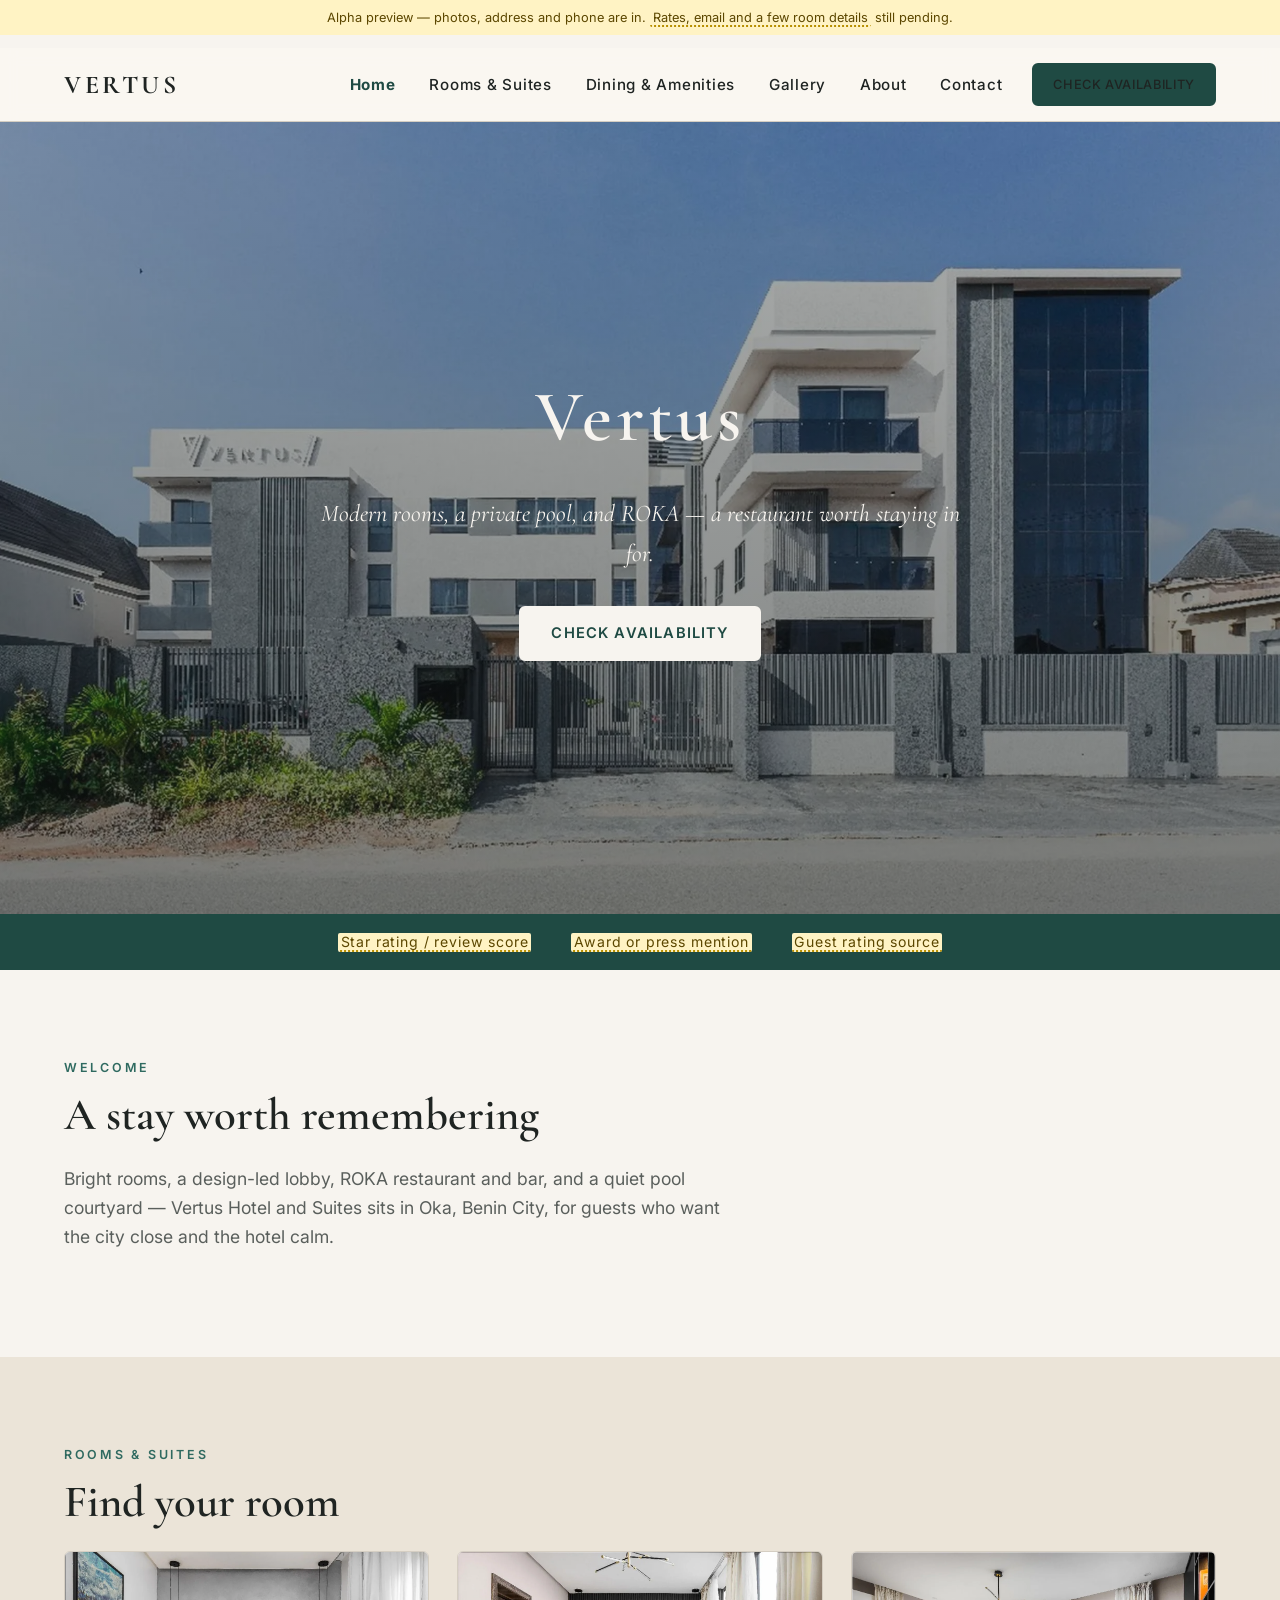
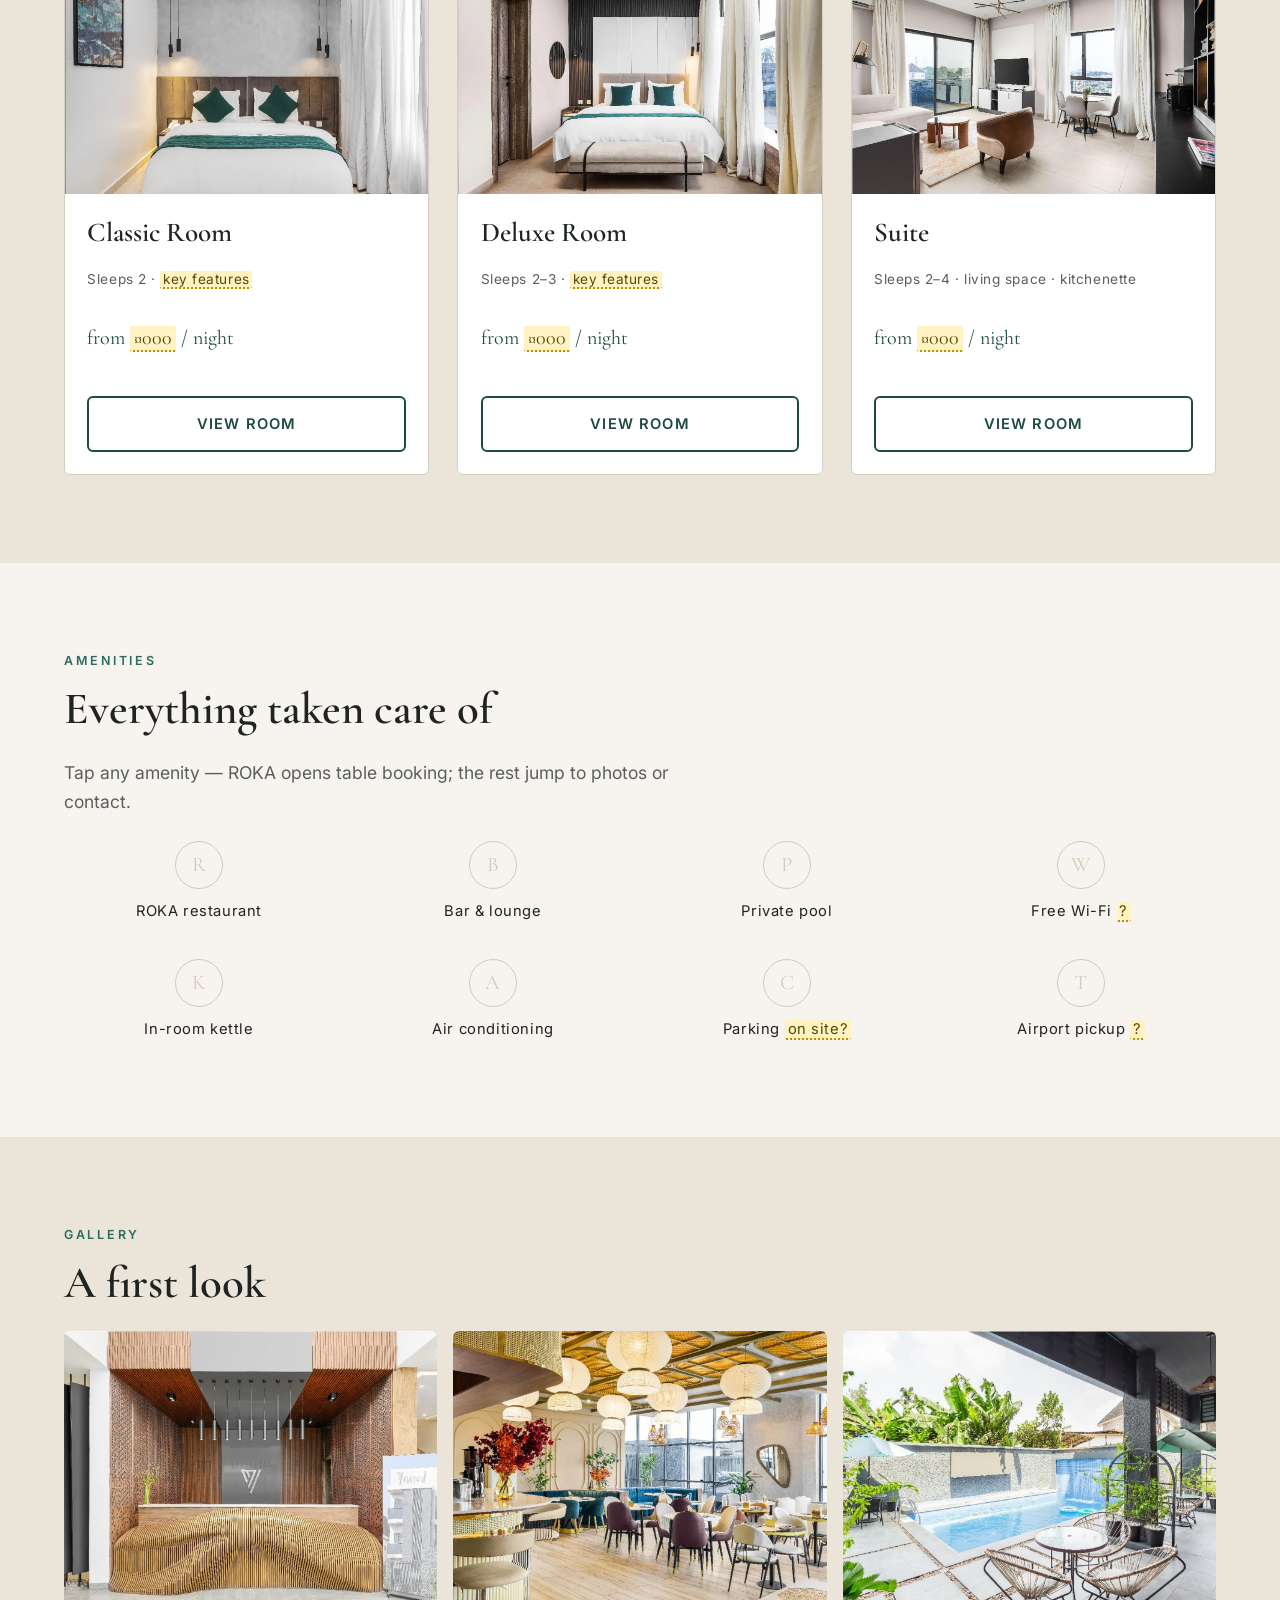
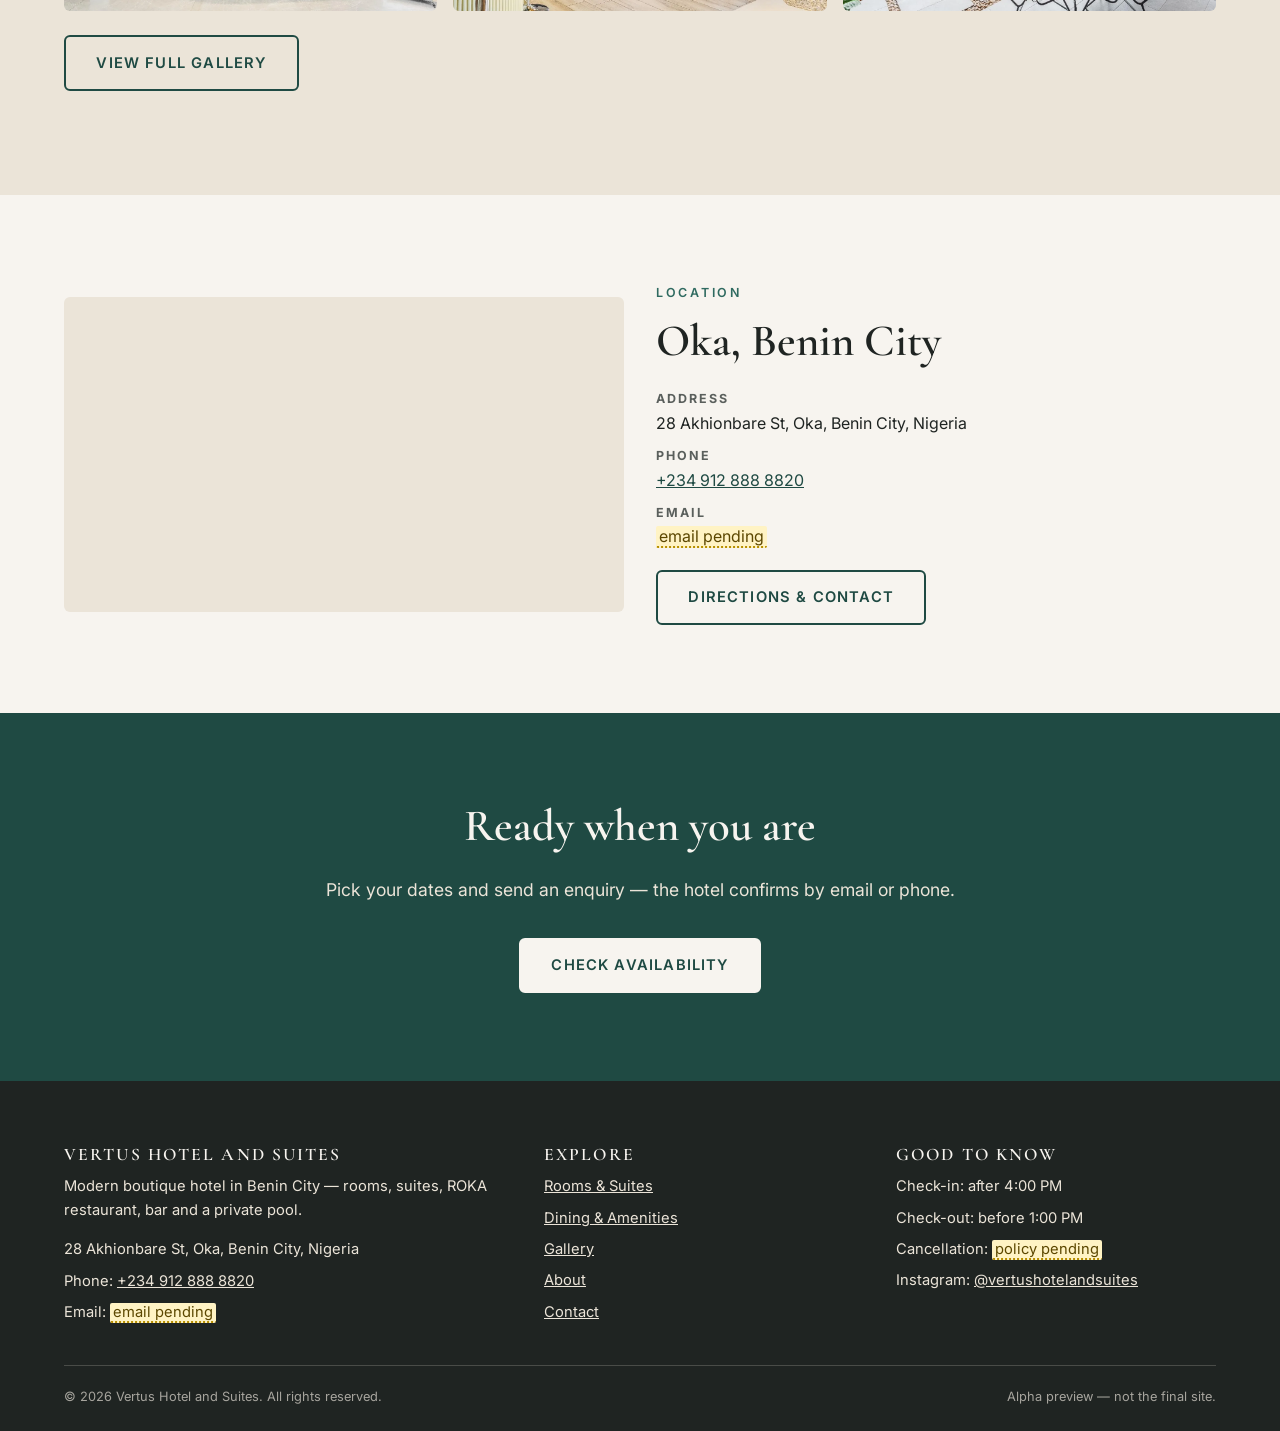
==== index.html @ 099e1432 "Make homepage amenities link to gallery and ROKA booking Add clickable amenity targets, a ROKA table" ====
<!DOCTYPE html>
<html lang="en">
<head>
  <meta charset="UTF-8">
  <meta name="viewport" content="width=device-width, initial-scale=1.0">
  <title>Vertus Hotel and Suites — Benin City | Rooms, Dining &amp; Enquiries</title>
  <meta name="description" content="Vertus Hotel and Suites in Benin City, Nigeria — modern rooms and suites, ROKA restaurant, bar and private pool at 28 Akhionbare St, Oka. Check availability and send a booking enquiry.">
  <meta property="og:type" content="website">
  <meta property="og:title" content="Vertus Hotel and Suites — Benin City">
  <meta property="og:description" content="Modern rooms and suites, dining, a private pool and warm hospitality in Oka, Benin City. Check availability and send a booking enquiry.">
  <meta property="og:image" content="assets/img/hero-home.webp">
  <link rel="preconnect" href="https://fonts.googleapis.com">
  <link rel="preconnect" href="https://fonts.gstatic.com" crossorigin>
  <link href="https://fonts.googleapis.com/css2?family=Cormorant+Garamond:ital,wght@0,500;0,600;0,700;1,500&family=Inter:wght@400;500;600&display=swap" rel="stylesheet">
  <link rel="stylesheet" href="css/style.css">
  <script type="application/ld+json">
  {
    "@context": "https://schema.org",
    "@type": "Hotel",
    "name": "Vertus Hotel and Suites",
    "alternateName": "Vertus",
    "description": "Modern boutique hotel in Benin City with rooms, suites, ROKA restaurant, bar and private pool.",
    "url": "https://TBD-DOMAIN.example/",
    "telephone": "+2349128888820",
    "address": {
      "@type": "PostalAddress",
      "streetAddress": "28 Akhionbare St, Oka",
      "addressLocality": "Benin City",
      "addressRegion": "Edo",
      "addressCountry": "NG"
    },
    "geo": {
      "@type": "GeoCoordinates",
      "latitude": 6.3064,
      "longitude": 5.6124
    },
    "checkinTime": "16:00",
    "checkoutTime": "13:00",
    "amenityFeature": [
      { "@type": "LocationFeatureSpecification", "name": "ROKA Restaurant" },
      { "@type": "LocationFeatureSpecification", "name": "Bar" },
      { "@type": "LocationFeatureSpecification", "name": "Swimming Pool" }
    ]
  }
  </script>
</head>
<body>
  <p class="alpha-note">Alpha preview — photos, address and phone are in. <span class="tbd">Rates, email and a few room details</span> still pending.</p>

  <header class="site-header">
    <div class="container site-header__inner">
      <a class="brand" href="index.html">Vertus</a>
      <button class="nav-toggle" type="button" aria-expanded="false" aria-controls="site-nav" aria-label="Toggle navigation">
        <span></span><span></span><span></span>
      </button>
      <nav class="site-nav" id="site-nav" aria-label="Main">
        <ul>
          <li><a href="index.html" aria-current="page">Home</a></li>
          <li><a href="rooms.html">Rooms &amp; Suites</a></li>
          <li><a href="dining.html">Dining &amp; Amenities</a></li>
          <li><a href="gallery.html">Gallery</a></li>
          <li><a href="about.html">About</a></li>
          <li><a href="contact.html">Contact</a></li>
          <li class="nav-cta"><a class="btn btn--solid" href="contact.html#enquiry">Check availability</a></li>
        </ul>
      </nav>
    </div>
  </header>

  <main>
    <section class="hero">
      <img class="hero__img" src="assets/img/hero-home.webp" alt="The modern white and charcoal exterior of Vertus Hotel" fetchpriority="high" width="1920" height="1143">
      <div class="hero__content">
        <h1>Vertus</h1>
        <p class="hero__tagline">Modern rooms, a private pool, and ROKA — a restaurant worth staying in for.</p>
        <a class="btn btn--light" href="contact.html#enquiry">Check availability</a>
      </div>
    </section>

    <div class="proof-strip">
      <div class="container">
        <ul>
          <li><span class="tbd">Star rating / review score</span></li>
          <li><span class="tbd">Award or press mention</span></li>
          <li><span class="tbd">Guest rating source</span></li>
        </ul>
      </div>
    </div>

    <section class="section">
      <div class="container reveal">
        <span class="eyebrow">Welcome</span>
        <h2>A stay worth remembering</h2>
        <p class="lede">Bright rooms, a design-led lobby, ROKA restaurant and bar, and a quiet pool courtyard — Vertus Hotel and Suites sits in Oka, Benin City, for guests who want the city close and the hotel calm.</p>
      </div>
    </section>

    <section class="section section--sand">
      <div class="container">
        <div class="reveal">
          <span class="eyebrow">Rooms &amp; Suites</span>
          <h2>Find your room</h2>
        </div>
        <div class="grid grid--3">
          <article class="card reveal">
            <img src="assets/img/room-classic.webp" alt="Classic Room with white linens and emerald accents" loading="lazy" width="1400" height="1042">
            <div class="card__body">
              <h3>Classic Room</h3>
              <p class="card__meta">Sleeps 2 · <span class="tbd">key features</span></p>
              <p class="card__rate">from <span class="tbd">¤000</span> / night</p>
              <a class="btn btn--ghost" href="rooms.html#classic">View room</a>
            </div>
          </article>
          <article class="card reveal">
            <img src="assets/img/room-deluxe.webp" alt="Deluxe Room with teal accents and a gold chandelier" loading="lazy" width="1400" height="932">
            <div class="card__body">
              <h3>Deluxe Room</h3>
              <p class="card__meta">Sleeps 2–3 · <span class="tbd">key features</span></p>
              <p class="card__rate">from <span class="tbd">¤000</span> / night</p>
              <a class="btn btn--ghost" href="rooms.html#deluxe">View room</a>
            </div>
          </article>
          <article class="card reveal">
            <img src="assets/img/room-suite.webp" alt="Suite living area with sofa, dining table and balcony light" loading="lazy" width="1400" height="933">
            <div class="card__body">
              <h3>Suite</h3>
              <p class="card__meta">Sleeps 2–4 · living space · kitchenette</p>
              <p class="card__rate">from <span class="tbd">¤000</span> / night</p>
              <a class="btn btn--ghost" href="rooms.html#suite">View room</a>
            </div>
          </article>
        </div>
      </div>
    </section>

    <section class="section amenities-band">
      <div class="container">
        <div class="reveal">
          <span class="eyebrow">Amenities</span>
          <h2>Everything taken care of</h2>
          <p class="lede">Tap any amenity — ROKA opens table booking; the rest jump to photos or contact.</p>
        </div>
        <ul class="reveal">
          <li><a href="dining.html#roka"><span class="amenity-mark" aria-hidden="true">R</span>ROKA restaurant</a></li>
          <li><a href="gallery.html#bar"><span class="amenity-mark" aria-hidden="true">B</span>Bar &amp; lounge</a></li>
          <li><a href="gallery.html#pool"><span class="amenity-mark" aria-hidden="true">P</span>Private pool</a></li>
          <li><a href="gallery.html#rooms"><span class="amenity-mark" aria-hidden="true">W</span>Free Wi-Fi <span class="tbd">?</span></a></li>
          <li><a href="gallery.html#rooms"><span class="amenity-mark" aria-hidden="true">K</span>In-room kettle</a></li>
          <li><a href="gallery.html#rooms"><span class="amenity-mark" aria-hidden="true">A</span>Air conditioning</a></li>
          <li><a href="contact.html"><span class="amenity-mark" aria-hidden="true">C</span>Parking <span class="tbd">on site?</span></a></li>
          <li><a href="contact.html"><span class="amenity-mark" aria-hidden="true">T</span>Airport pickup <span class="tbd">?</span></a></li>
        </ul>
      </div>
    </section>

    <section class="section section--sand">
      <div class="container">
        <div class="reveal">
          <span class="eyebrow">Gallery</span>
          <h2>A first look</h2>
        </div>
        <div class="gallery-grid reveal">
          <a href="assets/img/lobby.webp" data-lightbox data-caption="Reception lobby"><img src="assets/img/lobby.webp" alt="Reception lobby with wave-form wooden desk" loading="lazy" width="1400" height="900"></a>
          <a href="assets/img/dining-restaurant.webp" data-lightbox data-caption="ROKA"><img src="assets/img/dining-restaurant.webp" alt="ROKA restaurant with teal banquettes and paper lantern lights" loading="lazy" width="1400" height="932"></a>
          <a href="assets/img/amenity-pool.webp" data-lightbox data-caption="Pool courtyard"><img src="assets/img/amenity-pool.webp" alt="Private pool courtyard with lounge seating" loading="lazy" width="1400" height="932"></a>
        </div>
        <p style="margin-top:1.5rem"><a class="btn btn--ghost" href="gallery.html">View full gallery</a></p>
      </div>
    </section>

    <section class="section">
      <div class="container location-block">
        <iframe
          class="map-embed"
          title="Map showing Vertus Hotel and Suites in Benin City"
          src="https://www.google.com/maps?q=28+Akhionbare+St,+Oka,+Benin+City,+Nigeria&amp;z=16&amp;output=embed"
          loading="lazy"
          referrerpolicy="no-referrer-when-downgrade"
          allowfullscreen></iframe>
        <div class="reveal">
          <span class="eyebrow">Location</span>
          <h2>Oka, Benin City</h2>
          <ul class="contact-list">
            <li><strong>Address</strong> 28 Akhionbare St, Oka, Benin City, Nigeria</li>
            <li><strong>Phone</strong> <a href="tel:+2349128888820">+234 912 888 8820</a></li>
            <li><strong>Email</strong> <span class="tbd">email pending</span></li>
          </ul>
          <a class="btn btn--ghost" href="contact.html">Directions &amp; contact</a>
        </div>
      </div>
    </section>

    <section class="section section--accent cta-banner">
      <div class="container reveal">
        <h2>Ready when you are</h2>
        <p class="lede" style="margin-inline:auto">Pick your dates and send an enquiry — the hotel confirms by email or phone.</p>
        <a class="btn btn--light" href="contact.html#enquiry">Check availability</a>
      </div>
    </section>
  </main>

  <footer class="site-footer">
    <div class="container">
      <div class="site-footer__grid">
        <div>
          <h3>Vertus Hotel and Suites</h3>
          <p>Modern boutique hotel in Benin City — rooms, suites, ROKA restaurant, bar and a private pool.</p>
          <ul>
            <li>28 Akhionbare St, Oka, Benin City, Nigeria</li>
            <li>Phone: <a href="tel:+2349128888820">+234 912 888 8820</a></li>
            <li>Email: <span class="tbd">email pending</span></li>
          </ul>
        </div>
        <div>
          <h3>Explore</h3>
          <ul>
            <li><a href="rooms.html">Rooms &amp; Suites</a></li>
            <li><a href="dining.html">Dining &amp; Amenities</a></li>
            <li><a href="gallery.html">Gallery</a></li>
            <li><a href="about.html">About</a></li>
            <li><a href="contact.html">Contact</a></li>
          </ul>
        </div>
        <div>
          <h3>Good to know</h3>
          <ul>
            <li>Check-in: after 4:00 PM</li>
            <li>Check-out: before 1:00 PM</li>
            <li>Cancellation: <span class="tbd">policy pending</span></li>
            <li>Instagram: <a href="https://www.instagram.com/vertushotelandsuites/" target="_blank" rel="noopener noreferrer">@vertushotelandsuites</a></li>
          </ul>
        </div>
      </div>
      <div class="site-footer__legal">
        <span>&copy; 2026 Vertus Hotel and Suites. All rights reserved.</span>
        <span>Alpha preview — not the final site.</span>
      </div>
    </div>
  </footer>

  <script src="js/main.js" defer></script>
</body>
</html>
---- css/style.css ----
/* ==========================================================================
   VERTUS — alpha stylesheet
   Provisional design system (plan §5). Palette is a placeholder until the
   photography arrives: warm neutrals + one deep accent.
   Mobile-first: base styles are for ~360px phones, scaled up via media queries.
   ========================================================================== */

:root {
  /* Palette pulled from the photography: charcoal exterior, teal room accents, warm wood lobby */
  --cream: #f7f4ef;
  --sand: #ebe4d8;
  --sand-deep: #d4cbb9;
  --ink: #1f2422;
  --ink-soft: #5a5f5c;
  --accent: #1f4a43;      /* deep teal from room textiles */
  --accent-soft: #2f6a60;
  --line: #d5cec2;
  --radius: 6px;
  --pad: clamp(1.25rem, 5vw, 2.5rem);
  --font-display: "Cormorant Garamond", Georgia, serif;
  --font-body: "Inter", -apple-system, BlinkMacSystemFont, "Segoe UI", sans-serif;
}

*, *::before, *::after { box-sizing: border-box; }

html { scroll-behavior: smooth; }

body {
  margin: 0;
  font-family: var(--font-body);
  font-size: 1rem;
  line-height: 1.65;
  color: var(--ink);
  background: var(--cream);
  -webkit-font-smoothing: antialiased;
}

img { max-width: 100%; height: auto; display: block; }

h1, h2, h3 {
  font-family: var(--font-display);
  font-weight: 600;
  line-height: 1.15;
  margin: 0 0 0.5em;
}

h1 { font-size: clamp(2.4rem, 8vw, 4.5rem); }
h2 { font-size: clamp(1.8rem, 5vw, 2.8rem); }
h3 { font-size: clamp(1.3rem, 4vw, 1.7rem); }

p { margin: 0 0 1em; }

a { color: var(--accent); }

:focus-visible {
  outline: 3px solid var(--accent);
  outline-offset: 3px;
}

.container {
  width: min(100% - 2 * var(--pad), 72rem);
  margin-inline: auto;
}

.section { padding-block: clamp(3rem, 8vw, 5.5rem); }
.section--sand { background: var(--sand); }
.section--accent { background: var(--accent); color: var(--cream); }
.section--accent h2 { color: var(--cream); }

.eyebrow {
  display: block;
  font-size: 0.78rem;
  font-weight: 600;
  letter-spacing: 0.22em;
  text-transform: uppercase;
  color: var(--accent-soft);
  margin-bottom: 0.75rem;
}

.section--accent .eyebrow { color: var(--sand-deep); }

.lede {
  font-size: 1.1rem;
  color: var(--ink-soft);
  max-width: 42rem;
}

.section--accent .lede { color: var(--sand); }

/* Placeholder marker — visually flags facts we're still waiting on (plan §6) */
.tbd {
  background: #fff3c4;
  border-bottom: 2px dotted #b78f00;
  padding-inline: 0.2em;
  border-radius: 2px;
  font-style: normal;
  color: #5c4700;
}

/* --------------------------------------------------------------------------
   Buttons
   -------------------------------------------------------------------------- */

.btn {
  display: inline-block;
  padding: 0.85rem 1.9rem;
  font-family: var(--font-body);
  font-size: 0.92rem;
  font-weight: 600;
  letter-spacing: 0.08em;
  text-transform: uppercase;
  text-decoration: none;
  text-align: center;
  border-radius: var(--radius);
  border: 2px solid var(--accent);
  cursor: pointer;
  transition: background-color 0.2s ease, color 0.2s ease;
}

.btn--solid { background: var(--accent); color: var(--cream); }
.btn--solid:hover { background: var(--accent-soft); border-color: var(--accent-soft); }

.btn--ghost { background: transparent; color: var(--accent); }
.btn--ghost:hover { background: var(--accent); color: var(--cream); }

.btn--light { border-color: var(--cream); background: var(--cream); color: var(--accent); }
.btn--light:hover { background: transparent; color: var(--cream); }

/* --------------------------------------------------------------------------
   Header / navigation
   -------------------------------------------------------------------------- */

.site-header {
  position: sticky;
  top: 0;
  z-index: 50;
  background: rgba(250, 247, 242, 0.94);
  backdrop-filter: blur(8px);
  border-bottom: 1px solid var(--line);
}

.site-header__inner {
  display: flex;
  align-items: center;
  justify-content: space-between;
  gap: 1rem;
  padding-block: 0.9rem;
}

.brand {
  font-family: var(--font-display);
  font-size: 1.6rem;
  font-weight: 700;
  letter-spacing: 0.14em;
  text-transform: uppercase;
  text-decoration: none;
  color: var(--ink);
}

.nav-toggle {
  display: inline-flex;
  flex-direction: column;
  justify-content: center;
  gap: 5px;
  width: 44px;
  height: 44px;
  padding: 10px;
  background: none;
  border: none;
  cursor: pointer;
}

.nav-toggle span {
  display: block;
  height: 2px;
  background: var(--ink);
  transition: transform 0.25s ease, opacity 0.25s ease;
}

.nav-toggle[aria-expanded="true"] span:nth-child(1) { transform: translateY(7px) rotate(45deg); }
.nav-toggle[aria-expanded="true"] span:nth-child(2) { opacity: 0; }
.nav-toggle[aria-expanded="true"] span:nth-child(3) { transform: translateY(-7px) rotate(-45deg); }

.site-nav {
  display: none;
  position: absolute;
  top: 100%;
  left: 0;
  right: 0;
  background: var(--cream);
  border-bottom: 1px solid var(--line);
  padding: 1rem var(--pad) 1.5rem;
}

.site-nav.is-open { display: block; }

.site-nav ul {
  list-style: none;
  margin: 0;
  padding: 0;
  display: flex;
  flex-direction: column;
  gap: 0.25rem;
}

.site-nav a {
  display: block;
  padding: 0.6rem 0.25rem;
  font-size: 0.95rem;
  font-weight: 500;
  letter-spacing: 0.05em;
  text-decoration: none;
  color: var(--ink);
}

.site-nav a[aria-current="page"] {
  color: var(--accent);
  font-weight: 700;
}

.site-nav .nav-cta { margin-top: 0.75rem; }

@media (min-width: 52rem) {
  .nav-toggle { display: none; }

  .site-nav {
    display: block;
    position: static;
    background: none;
    border: none;
    padding: 0;
  }

  .site-nav ul {
    flex-direction: row;
    align-items: center;
    gap: 1.6rem;
  }

  .site-nav .nav-cta { margin: 0; }
  .site-nav .nav-cta .btn { padding: 0.55rem 1.2rem; font-size: 0.8rem; }
}

/* --------------------------------------------------------------------------
   Hero
   -------------------------------------------------------------------------- */

.hero {
  position: relative;
  min-height: 88svh;
  display: grid;
  place-items: center;
  text-align: center;
  color: var(--cream);
  isolation: isolate;
}

.hero__img {
  position: absolute;
  inset: 0;
  width: 100%;
  height: 100%;
  object-fit: cover;
  z-index: -2;
}

.hero::after {
  content: "";
  position: absolute;
  inset: 0;
  background: linear-gradient(rgba(20, 26, 24, 0.35), rgba(20, 26, 24, 0.55));
  z-index: -1;
}

.hero__content { padding: var(--pad); max-width: 46rem; }

.hero__content h1 { color: var(--cream); letter-spacing: 0.06em; }

.hero__tagline {
  font-family: var(--font-display);
  font-size: clamp(1.15rem, 3.5vw, 1.5rem);
  font-style: italic;
  margin-bottom: 2rem;
}

.hero--page { min-height: 46svh; }

/* --------------------------------------------------------------------------
   Proof strip
   -------------------------------------------------------------------------- */

.proof-strip {
  background: var(--accent);
  color: var(--cream);
  padding-block: 1rem;
}

.proof-strip ul {
  list-style: none;
  margin: 0;
  padding: 0;
  display: flex;
  flex-wrap: wrap;
  justify-content: center;
  gap: 0.5rem 2.5rem;
  font-size: 0.88rem;
  letter-spacing: 0.06em;
}

/* --------------------------------------------------------------------------
   Cards & grids
   -------------------------------------------------------------------------- */

.grid {
  display: grid;
  gap: 1.75rem;
}

@media (min-width: 40rem) { .grid--3 { grid-template-columns: repeat(2, 1fr); } }
@media (min-width: 62rem) { .grid--3 { grid-template-columns: repeat(3, 1fr); } }
@media (min-width: 40rem) { .grid--2 { grid-template-columns: repeat(2, 1fr); } }

.card {
  background: #fff;
  border: 1px solid var(--line);
  border-radius: var(--radius);
  overflow: hidden;
  display: flex;
  flex-direction: column;
}

.card img { aspect-ratio: 3 / 2; object-fit: cover; width: 100%; }

.card__body {
  padding: 1.4rem;
  display: flex;
  flex-direction: column;
  gap: 0.4rem;
  flex: 1;
}

.card__meta {
  font-size: 0.85rem;
  color: var(--ink-soft);
  letter-spacing: 0.04em;
}

.card__rate {
  font-family: var(--font-display);
  font-size: 1.25rem;
  color: var(--accent);
  margin-top: auto;
  padding-top: 0.75rem;
}

.card .btn { margin-top: 0.9rem; }

/* --------------------------------------------------------------------------
   Room feature sections (rooms.html)
   -------------------------------------------------------------------------- */

.room {
  display: grid;
  gap: 1.5rem;
  align-items: center;
  padding-block: clamp(2rem, 6vw, 3.5rem);
  border-bottom: 1px solid var(--line);
}

.room:last-of-type { border-bottom: none; }

.room__gallery {
  display: grid;
  grid-template-columns: 2fr 1fr;
  gap: 0.5rem;
}

.room__gallery img {
  border-radius: var(--radius);
  object-fit: cover;
  width: 100%;
  height: 100%;
}

.room__gallery img:first-child { grid-row: span 2; aspect-ratio: 3 / 2; }

.room__facts {
  list-style: none;
  margin: 1rem 0;
  padding: 0;
  display: flex;
  flex-wrap: wrap;
  gap: 0.5rem;
}

.room__facts li {
  background: var(--sand);
  border-radius: 999px;
  padding: 0.3rem 0.9rem;
  font-size: 0.82rem;
  letter-spacing: 0.03em;
}

.room__rate {
  font-family: var(--font-display);
  font-size: 1.4rem;
  color: var(--accent);
  margin-bottom: 1rem;
}

@media (min-width: 56rem) {
  .room { grid-template-columns: 1.2fr 1fr; gap: 3rem; }
  .room:nth-of-type(even) .room__gallery { order: 2; }
}

/* --------------------------------------------------------------------------
   Amenities band
   -------------------------------------------------------------------------- */

.amenities-band ul {
  list-style: none;
  margin: 0;
  padding: 0;
  display: grid;
  grid-template-columns: repeat(2, 1fr);
  gap: 1.25rem 1.5rem;
}

@media (min-width: 48rem) {
  .amenities-band ul { grid-template-columns: repeat(4, 1fr); }
}

.amenities-band li {
  text-align: center;
  font-size: 0.92rem;
  letter-spacing: 0.04em;
}

.amenities-band a {
  display: block;
  text-decoration: none;
  color: inherit;
  padding: 0.5rem 0.25rem;
  border-radius: var(--radius);
  transition: color 0.2s ease, transform 0.2s ease;
}

.amenities-band a:hover {
  color: var(--accent);
}

.amenities-band a:hover .amenity-mark {
  border-color: var(--accent);
  color: var(--accent);
}

.amenities-band li .amenity-mark {
  display: grid;
  place-items: center;
  width: 3rem;
  height: 3rem;
  margin: 0 auto 0.6rem;
  border: 1px solid var(--sand-deep);
  border-radius: 50%;
  font-family: var(--font-display);
  font-size: 1.3rem;
  color: var(--sand-deep);
  transition: border-color 0.2s ease, color 0.2s ease;
}

.gallery-section {
  scroll-margin-top: 5.5rem;
  padding-top: clamp(1.5rem, 4vw, 2.5rem);
}

.gallery-section + .gallery-section {
  border-top: 1px solid var(--line);
  margin-top: clamp(1.5rem, 4vw, 2.5rem);
}

.gallery-section h2 {
  margin-bottom: 1rem;
}

/* --------------------------------------------------------------------------
   Gallery
   -------------------------------------------------------------------------- */

.gallery-grid {
  display: grid;
  grid-template-columns: repeat(2, 1fr);
  gap: 0.6rem;
}

@media (min-width: 48rem) { .gallery-grid { grid-template-columns: repeat(3, 1fr); gap: 1rem; } }

.gallery-grid a {
  display: block;
  border-radius: var(--radius);
  overflow: hidden;
}

.gallery-grid img {
  aspect-ratio: 4 / 3;
  object-fit: cover;
  width: 100%;
  transition: transform 0.35s ease;
}

.gallery-grid a:hover img { transform: scale(1.04); }

/* Lightbox */
.lightbox {
  position: fixed;
  inset: 0;
  z-index: 100;
  display: none;
  place-items: center;
  background: rgba(20, 18, 15, 0.92);
  padding: var(--pad);
}

.lightbox.is-open { display: grid; }

.lightbox img {
  max-width: min(92vw, 70rem);
  max-height: 82svh;
  object-fit: contain;
  border-radius: var(--radius);
}

.lightbox__close {
  position: absolute;
  top: 1rem;
  right: 1rem;
  width: 44px;
  height: 44px;
  border: none;
  border-radius: 50%;
  background: var(--cream);
  color: var(--ink);
  font-size: 1.3rem;
  cursor: pointer;
}

.lightbox__caption {
  color: var(--sand);
  text-align: center;
  margin-top: 0.75rem;
  font-size: 0.9rem;
}

/* --------------------------------------------------------------------------
   Location block / contact
   -------------------------------------------------------------------------- */

.location-block { display: grid; gap: 2rem; }

@media (min-width: 56rem) { .location-block { grid-template-columns: 1fr 1fr; align-items: center; } }

.location-block img,
.map-embed {
  border-radius: var(--radius);
  width: 100%;
  border: 0;
  aspect-ratio: 16 / 9;
  min-height: 16rem;
  background: var(--sand);
}

.contact-list {
  list-style: none;
  margin: 1.25rem 0;
  padding: 0;
  display: grid;
  gap: 0.6rem;
}

.contact-list strong {
  display: block;
  font-size: 0.78rem;
  letter-spacing: 0.16em;
  text-transform: uppercase;
  color: var(--ink-soft);
}

/* --------------------------------------------------------------------------
   Enquiry form
   -------------------------------------------------------------------------- */

.enquiry-form {
  background: #fff;
  border: 1px solid var(--line);
  border-radius: var(--radius);
  padding: clamp(1.5rem, 5vw, 2.5rem);
  display: grid;
  gap: 1.1rem;
}

.form-row { display: grid; gap: 1.1rem; }

@media (min-width: 40rem) { .form-row--2 { grid-template-columns: 1fr 1fr; } }

.field { display: grid; gap: 0.35rem; }

.field label {
  font-size: 0.82rem;
  font-weight: 600;
  letter-spacing: 0.1em;
  text-transform: uppercase;
  color: var(--ink-soft);
}

.field input,
.field select,
.field textarea {
  font: inherit;
  color: var(--ink);
  padding: 0.75rem 0.9rem;
  border: 1px solid var(--line);
  border-radius: var(--radius);
  background: var(--cream);
  width: 100%;
}

.field textarea { resize: vertical; min-height: 7rem; }

.form-note { font-size: 0.85rem; color: var(--ink-soft); margin: 0; }

.form-success {
  background: var(--sand);
  border-left: 4px solid var(--accent);
  padding: 1rem 1.25rem;
  border-radius: var(--radius);
}

/* --------------------------------------------------------------------------
   CTA banner
   -------------------------------------------------------------------------- */

.cta-banner { text-align: center; }

.cta-banner .btn { margin-top: 1rem; }

/* --------------------------------------------------------------------------
   Footer
   -------------------------------------------------------------------------- */

.site-footer {
  background: var(--ink);
  color: var(--sand);
  padding-block: clamp(2.5rem, 6vw, 4rem) 1.5rem;
  font-size: 0.92rem;
}

.site-footer a { color: var(--sand); }

.site-footer__grid {
  display: grid;
  gap: 2rem;
  margin-bottom: 2.5rem;
}

@media (min-width: 48rem) { .site-footer__grid { grid-template-columns: 1.4fr 1fr 1fr; } }

.site-footer h3 {
  color: var(--cream);
  font-size: 1.1rem;
  letter-spacing: 0.12em;
  text-transform: uppercase;
}

.site-footer ul { list-style: none; margin: 0; padding: 0; display: grid; gap: 0.45rem; }

.site-footer__legal {
  border-top: 1px solid rgba(239, 233, 224, 0.2);
  padding-top: 1.25rem;
  font-size: 0.8rem;
  color: rgba(239, 233, 224, 0.65);
  display: flex;
  flex-wrap: wrap;
  gap: 0.5rem 2rem;
  justify-content: space-between;
}

/* --------------------------------------------------------------------------
   Reveal-on-scroll (subtle only — plan §5)
   -------------------------------------------------------------------------- */

@media (prefers-reduced-motion: no-preference) {
  .reveal {
    opacity: 0;
    transform: translateY(14px);
    transition: opacity 0.6s ease, transform 0.6s ease;
  }

  .reveal.is-visible { opacity: 1; transform: none; }
}

/* --------------------------------------------------------------------------
   Alpha banner — removed at beta
   -------------------------------------------------------------------------- */

.alpha-note {
  background: #fff3c4;
  color: #5c4700;
  text-align: center;
  font-size: 0.8rem;
  padding: 0.45rem var(--pad);
}
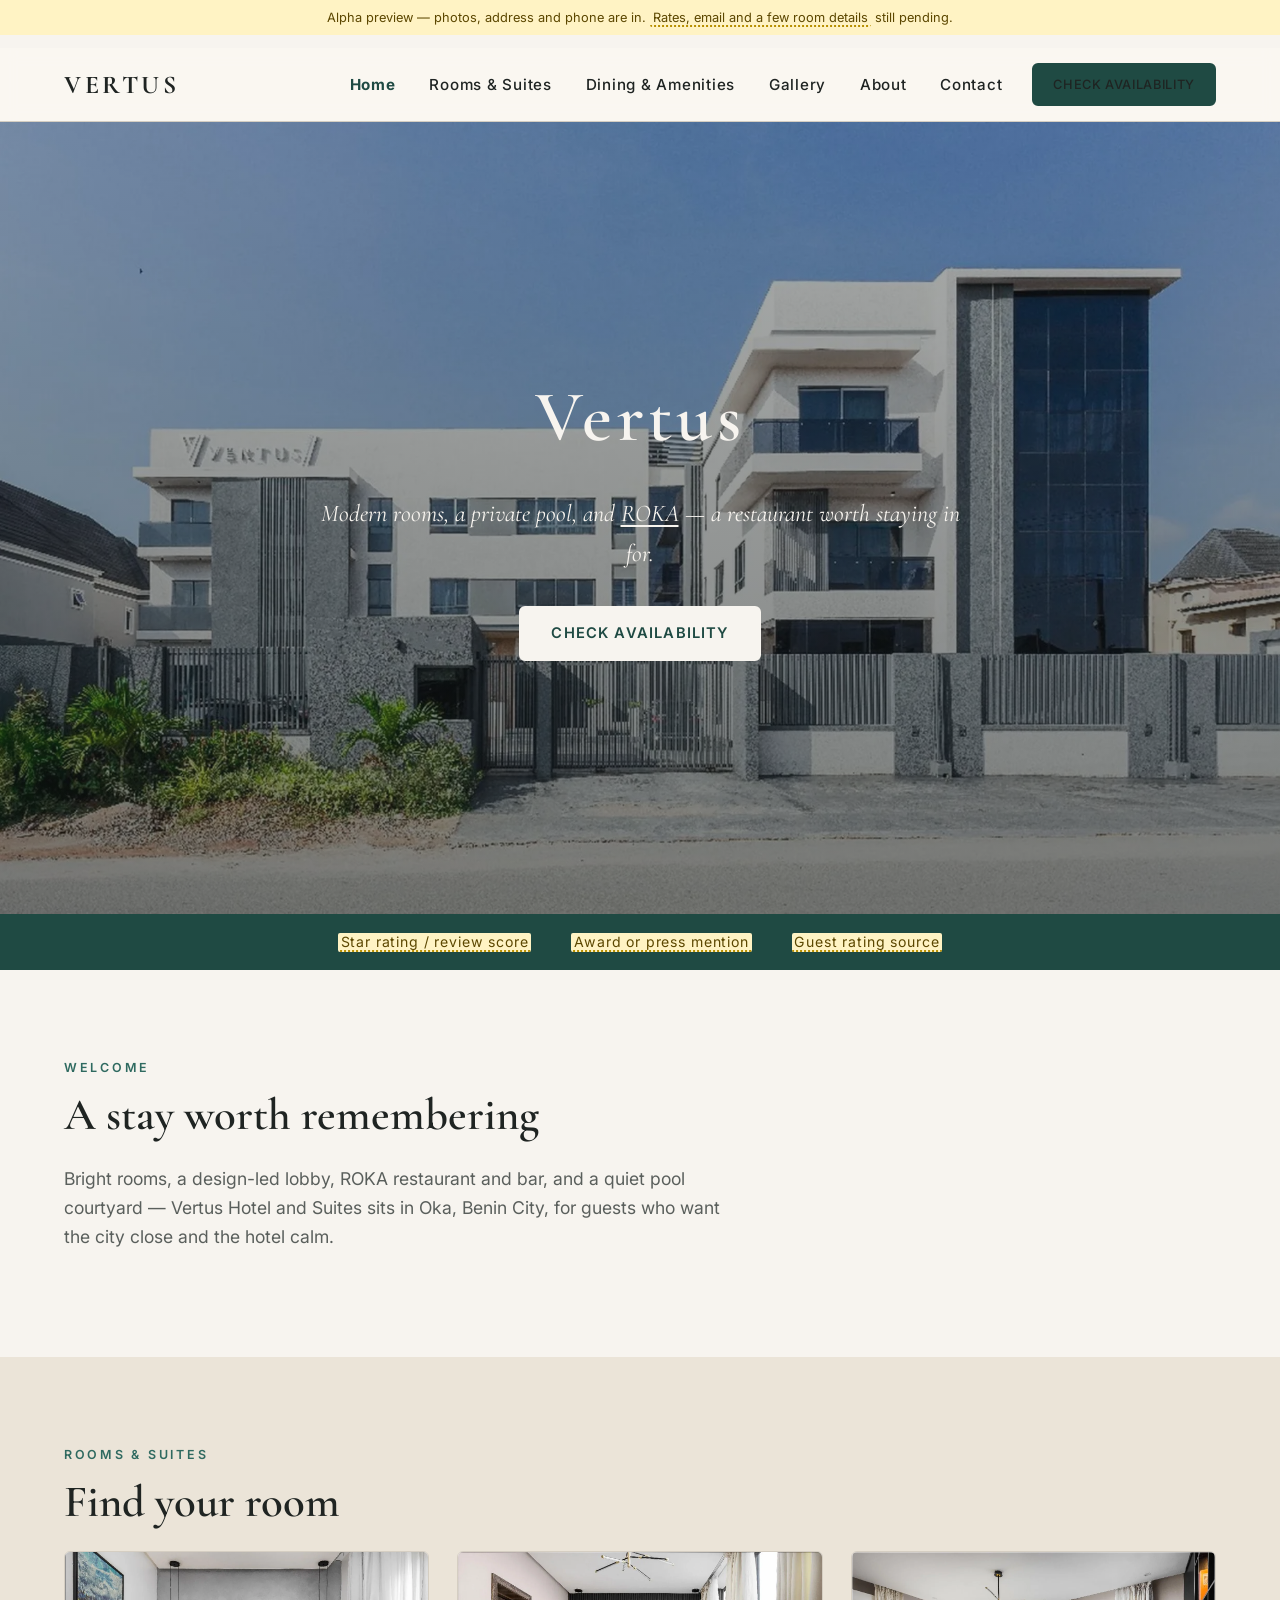
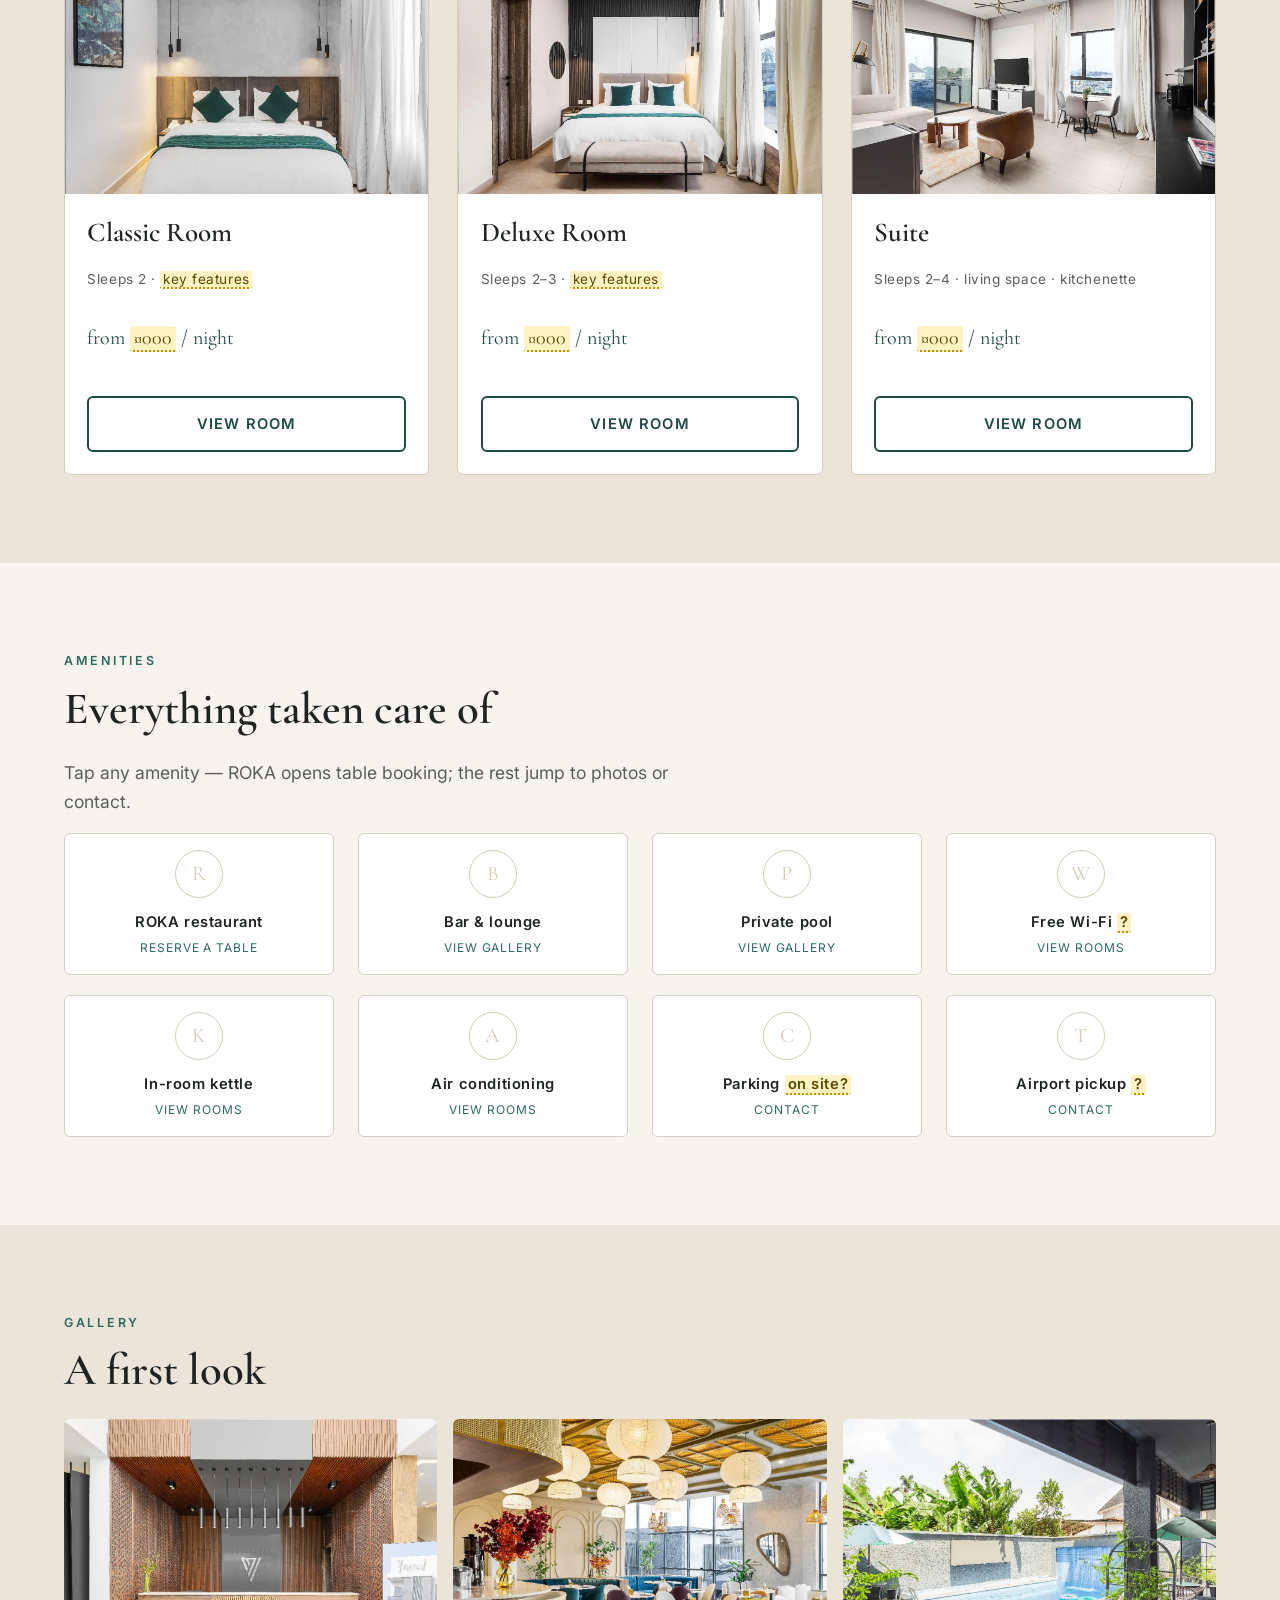
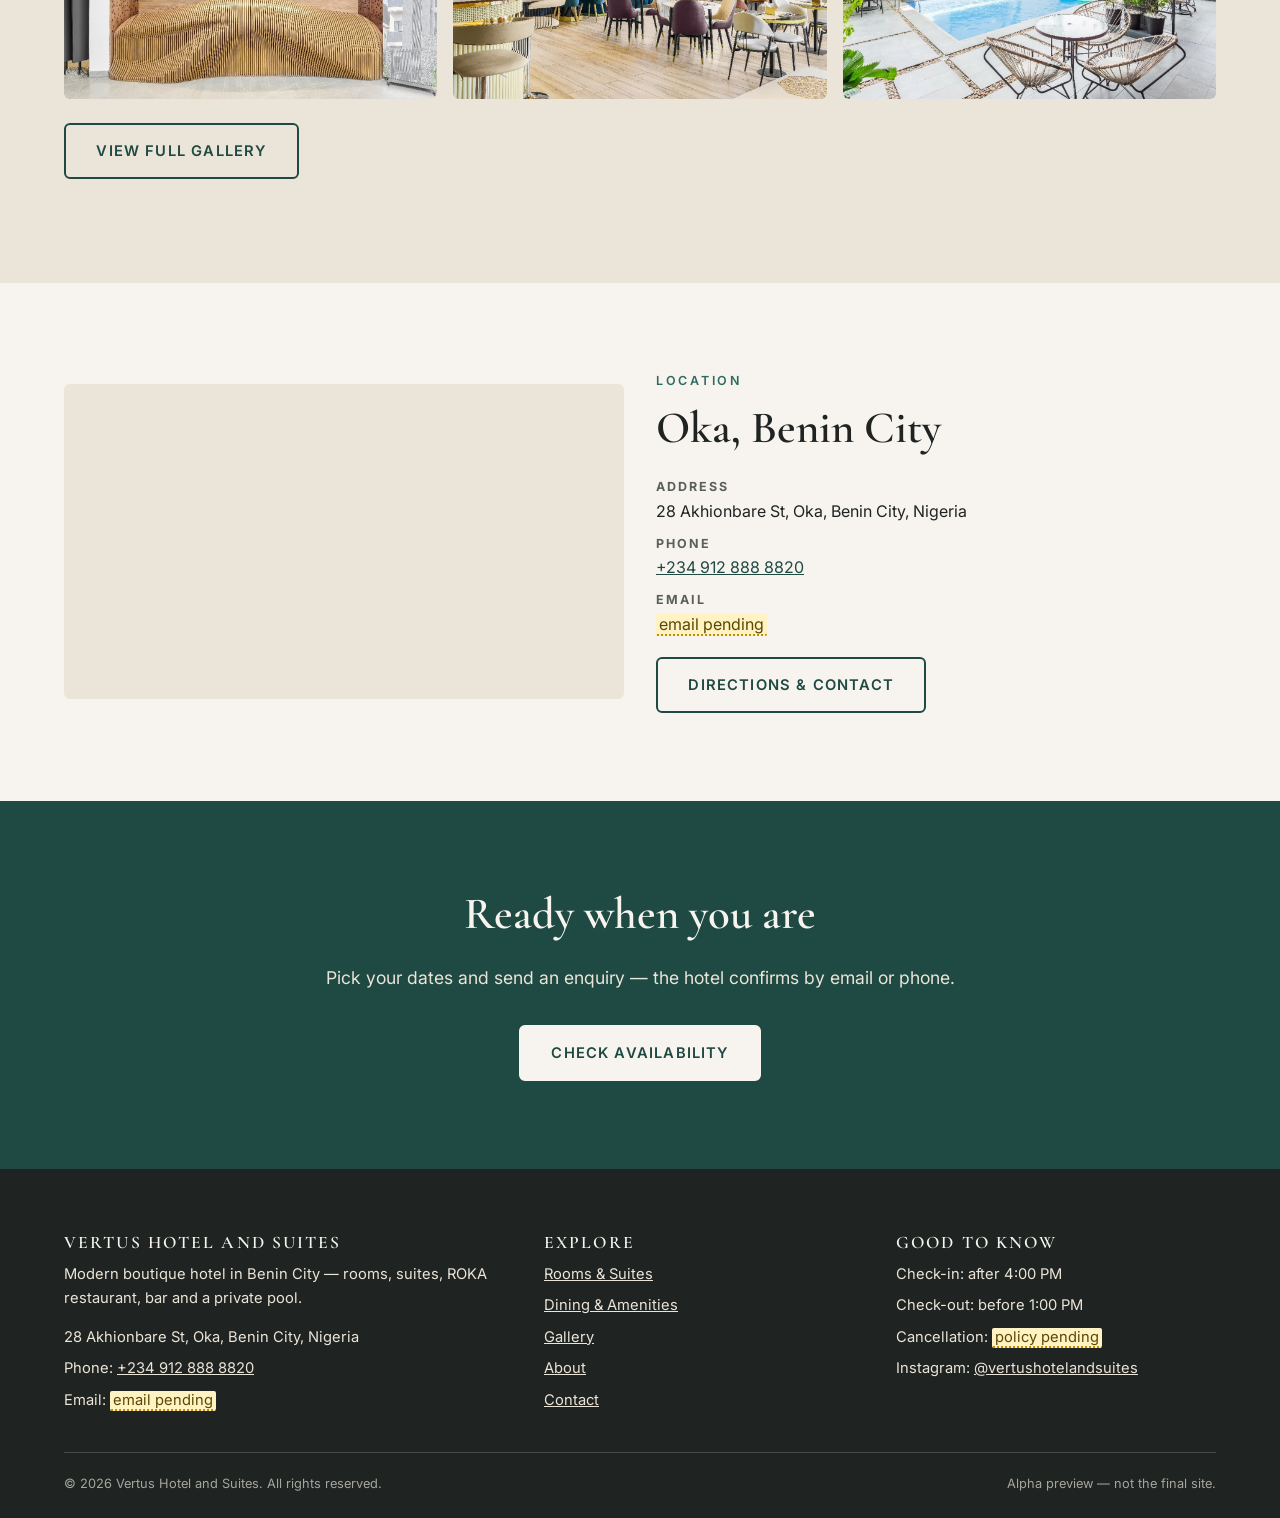
==== commit ee88f926: "Make amenity tiles obvious click targets with clear CTAs Restyle homepage amenities as button cards," ====
--- a/index.html
+++ b/index.html
@@ -72,7 +72,7 @@
       <img class="hero__img" src="assets/img/hero-home.webp" alt="The modern white and charcoal exterior of Vertus Hotel" fetchpriority="high" width="1920" height="1143">
       <div class="hero__content">
         <h1>Vertus</h1>
-        <p class="hero__tagline">Modern rooms, a private pool, and ROKA — a restaurant worth staying in for.</p>
+        <p class="hero__tagline">Modern rooms, a private pool, and <a class="hero__inline-link" href="dining.html#reserve">ROKA</a> — a restaurant worth staying in for.</p>
         <a class="btn btn--light" href="contact.html#enquiry">Check availability</a>
       </div>
     </section>
@@ -133,22 +133,70 @@
       </div>
     </section>
 
-    <section class="section amenities-band">
+    <section class="section amenities-band" id="amenities">
       <div class="container">
         <div class="reveal">
           <span class="eyebrow">Amenities</span>
           <h2>Everything taken care of</h2>
           <p class="lede">Tap any amenity — ROKA opens table booking; the rest jump to photos or contact.</p>
         </div>
-        <ul class="reveal">
-          <li><a href="dining.html#roka"><span class="amenity-mark" aria-hidden="true">R</span>ROKA restaurant</a></li>
-          <li><a href="gallery.html#bar"><span class="amenity-mark" aria-hidden="true">B</span>Bar &amp; lounge</a></li>
-          <li><a href="gallery.html#pool"><span class="amenity-mark" aria-hidden="true">P</span>Private pool</a></li>
-          <li><a href="gallery.html#rooms"><span class="amenity-mark" aria-hidden="true">W</span>Free Wi-Fi <span class="tbd">?</span></a></li>
-          <li><a href="gallery.html#rooms"><span class="amenity-mark" aria-hidden="true">K</span>In-room kettle</a></li>
-          <li><a href="gallery.html#rooms"><span class="amenity-mark" aria-hidden="true">A</span>Air conditioning</a></li>
-          <li><a href="contact.html"><span class="amenity-mark" aria-hidden="true">C</span>Parking <span class="tbd">on site?</span></a></li>
-          <li><a href="contact.html"><span class="amenity-mark" aria-hidden="true">T</span>Airport pickup <span class="tbd">?</span></a></li>
+        <ul class="amenity-links">
+          <li>
+            <a class="amenity-link" href="dining.html#reserve">
+              <span class="amenity-mark" aria-hidden="true">R</span>
+              <span class="amenity-link__label">ROKA restaurant</span>
+              <span class="amenity-link__hint">Reserve a table</span>
+            </a>
+          </li>
+          <li>
+            <a class="amenity-link" href="gallery.html#bar">
+              <span class="amenity-mark" aria-hidden="true">B</span>
+              <span class="amenity-link__label">Bar &amp; lounge</span>
+              <span class="amenity-link__hint">View gallery</span>
+            </a>
+          </li>
+          <li>
+            <a class="amenity-link" href="gallery.html#pool">
+              <span class="amenity-mark" aria-hidden="true">P</span>
+              <span class="amenity-link__label">Private pool</span>
+              <span class="amenity-link__hint">View gallery</span>
+            </a>
+          </li>
+          <li>
+            <a class="amenity-link" href="gallery.html#rooms">
+              <span class="amenity-mark" aria-hidden="true">W</span>
+              <span class="amenity-link__label">Free Wi-Fi <span class="tbd">?</span></span>
+              <span class="amenity-link__hint">View rooms</span>
+            </a>
+          </li>
+          <li>
+            <a class="amenity-link" href="gallery.html#rooms">
+              <span class="amenity-mark" aria-hidden="true">K</span>
+              <span class="amenity-link__label">In-room kettle</span>
+              <span class="amenity-link__hint">View rooms</span>
+            </a>
+          </li>
+          <li>
+            <a class="amenity-link" href="gallery.html#rooms">
+              <span class="amenity-mark" aria-hidden="true">A</span>
+              <span class="amenity-link__label">Air conditioning</span>
+              <span class="amenity-link__hint">View rooms</span>
+            </a>
+          </li>
+          <li>
+            <a class="amenity-link" href="contact.html">
+              <span class="amenity-mark" aria-hidden="true">C</span>
+              <span class="amenity-link__label">Parking <span class="tbd">on site?</span></span>
+              <span class="amenity-link__hint">Contact</span>
+            </a>
+          </li>
+          <li>
+            <a class="amenity-link" href="contact.html">
+              <span class="amenity-mark" aria-hidden="true">T</span>
+              <span class="amenity-link__label">Airport pickup <span class="tbd">?</span></span>
+              <span class="amenity-link__hint">Contact</span>
+            </a>
+          </li>
         </ul>
       </div>
     </section>
@@ -161,7 +209,7 @@
         </div>
         <div class="gallery-grid reveal">
           <a href="assets/img/lobby.webp" data-lightbox data-caption="Reception lobby"><img src="assets/img/lobby.webp" alt="Reception lobby with wave-form wooden desk" loading="lazy" width="1400" height="900"></a>
-          <a href="assets/img/dining-restaurant.webp" data-lightbox data-caption="ROKA"><img src="assets/img/dining-restaurant.webp" alt="ROKA restaurant with teal banquettes and paper lantern lights" loading="lazy" width="1400" height="932"></a>
+          <a href="dining.html#reserve" title="Reserve a table at ROKA"><img src="assets/img/dining-restaurant.webp" alt="ROKA restaurant with teal banquettes and paper lantern lights" loading="lazy" width="1400" height="932"></a>
           <a href="assets/img/amenity-pool.webp" data-lightbox data-caption="Pool courtyard"><img src="assets/img/amenity-pool.webp" alt="Private pool courtyard with lounge seating" loading="lazy" width="1400" height="932"></a>
         </div>
         <p style="margin-top:1.5rem"><a class="btn btn--ghost" href="gallery.html">View full gallery</a></p>
--- a/css/style.css
+++ b/css/style.css
@@ -331,6 +331,16 @@
 
 .card img { aspect-ratio: 3 / 2; object-fit: cover; width: 100%; }
 
+.card__media-link {
+  display: block;
+  cursor: pointer;
+}
+
+.card__media-link:focus-visible {
+  outline: 3px solid var(--accent);
+  outline-offset: -3px;
+}
+
 .card__body {
   padding: 1.4rem;
   display: flex;
@@ -436,24 +446,85 @@
   letter-spacing: 0.04em;
 }
 
-.amenities-band a {
-  display: block;
+.amenity-links {
+  list-style: none;
+  margin: 0;
+  padding: 0;
+  display: grid;
+  grid-template-columns: repeat(2, 1fr);
+  gap: 0.85rem;
+}
+
+@media (min-width: 48rem) {
+  .amenity-links { grid-template-columns: repeat(4, 1fr); }
+}
+
+.amenity-link {
+  display: flex;
+  flex-direction: column;
+  align-items: center;
+  gap: 0.35rem;
+  min-height: 7.5rem;
+  padding: 1rem 0.75rem;
   text-decoration: none;
-  color: inherit;
-  padding: 0.5rem 0.25rem;
-  border-radius: var(--radius);
-  transition: color 0.2s ease, transform 0.2s ease;
-}
-
-.amenities-band a:hover {
-  color: var(--accent);
-}
-
-.amenities-band a:hover .amenity-mark {
+  color: var(--ink);
+  background: #fff;
+  border: 1px solid var(--line);
+  border-radius: var(--radius);
+  cursor: pointer;
+  transition: border-color 0.2s ease, color 0.2s ease, transform 0.2s ease;
+}
+
+.amenity-link:hover,
+.amenity-link:focus-visible {
   border-color: var(--accent);
   color: var(--accent);
-}
-
+  transform: translateY(-2px);
+}
+
+.amenity-link .amenity-mark {
+  display: grid;
+  place-items: center;
+  width: 3rem;
+  height: 3rem;
+  margin: 0;
+  border: 1px solid var(--sand-deep);
+  border-radius: 50%;
+  font-family: var(--font-display);
+  font-size: 1.3rem;
+  color: var(--accent);
+  transition: border-color 0.2s ease, color 0.2s ease;
+}
+
+.amenity-link:hover .amenity-mark,
+.amenity-link:focus-visible .amenity-mark {
+  border-color: var(--accent);
+}
+
+.amenity-link__label {
+  font-weight: 600;
+  line-height: 1.3;
+}
+
+.amenity-link__hint {
+  font-size: 0.75rem;
+  letter-spacing: 0.08em;
+  text-transform: uppercase;
+  color: var(--accent-soft);
+}
+
+.hero__inline-link {
+  color: inherit;
+  text-decoration: underline;
+  text-underline-offset: 0.18em;
+  cursor: pointer;
+}
+
+.hero__inline-link:hover {
+  color: var(--sand);
+}
+
+/* Keep older amenity-band marks usable on dining.html */
 .amenities-band li .amenity-mark {
   display: grid;
   place-items: center;
@@ -465,7 +536,6 @@
   font-family: var(--font-display);
   font-size: 1.3rem;
   color: var(--sand-deep);
-  transition: border-color 0.2s ease, color 0.2s ease;
 }
 
 .gallery-section {
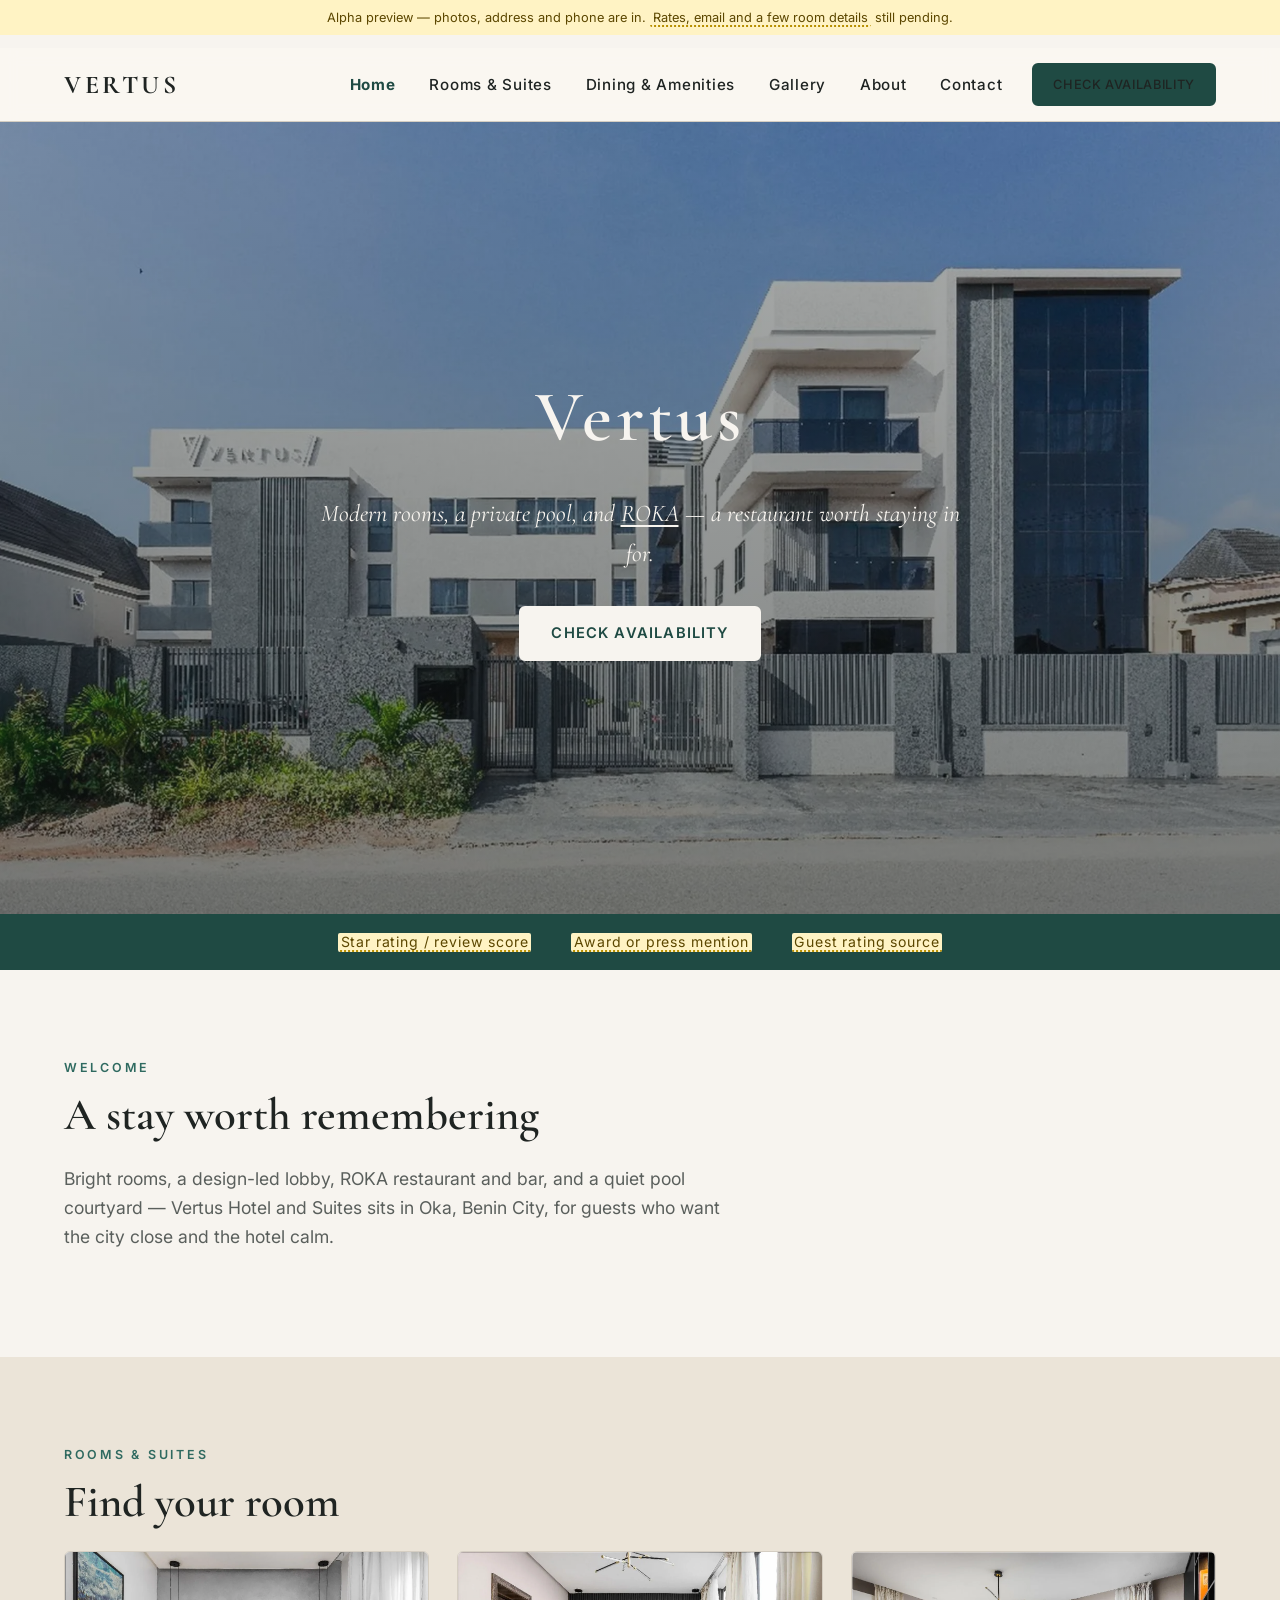
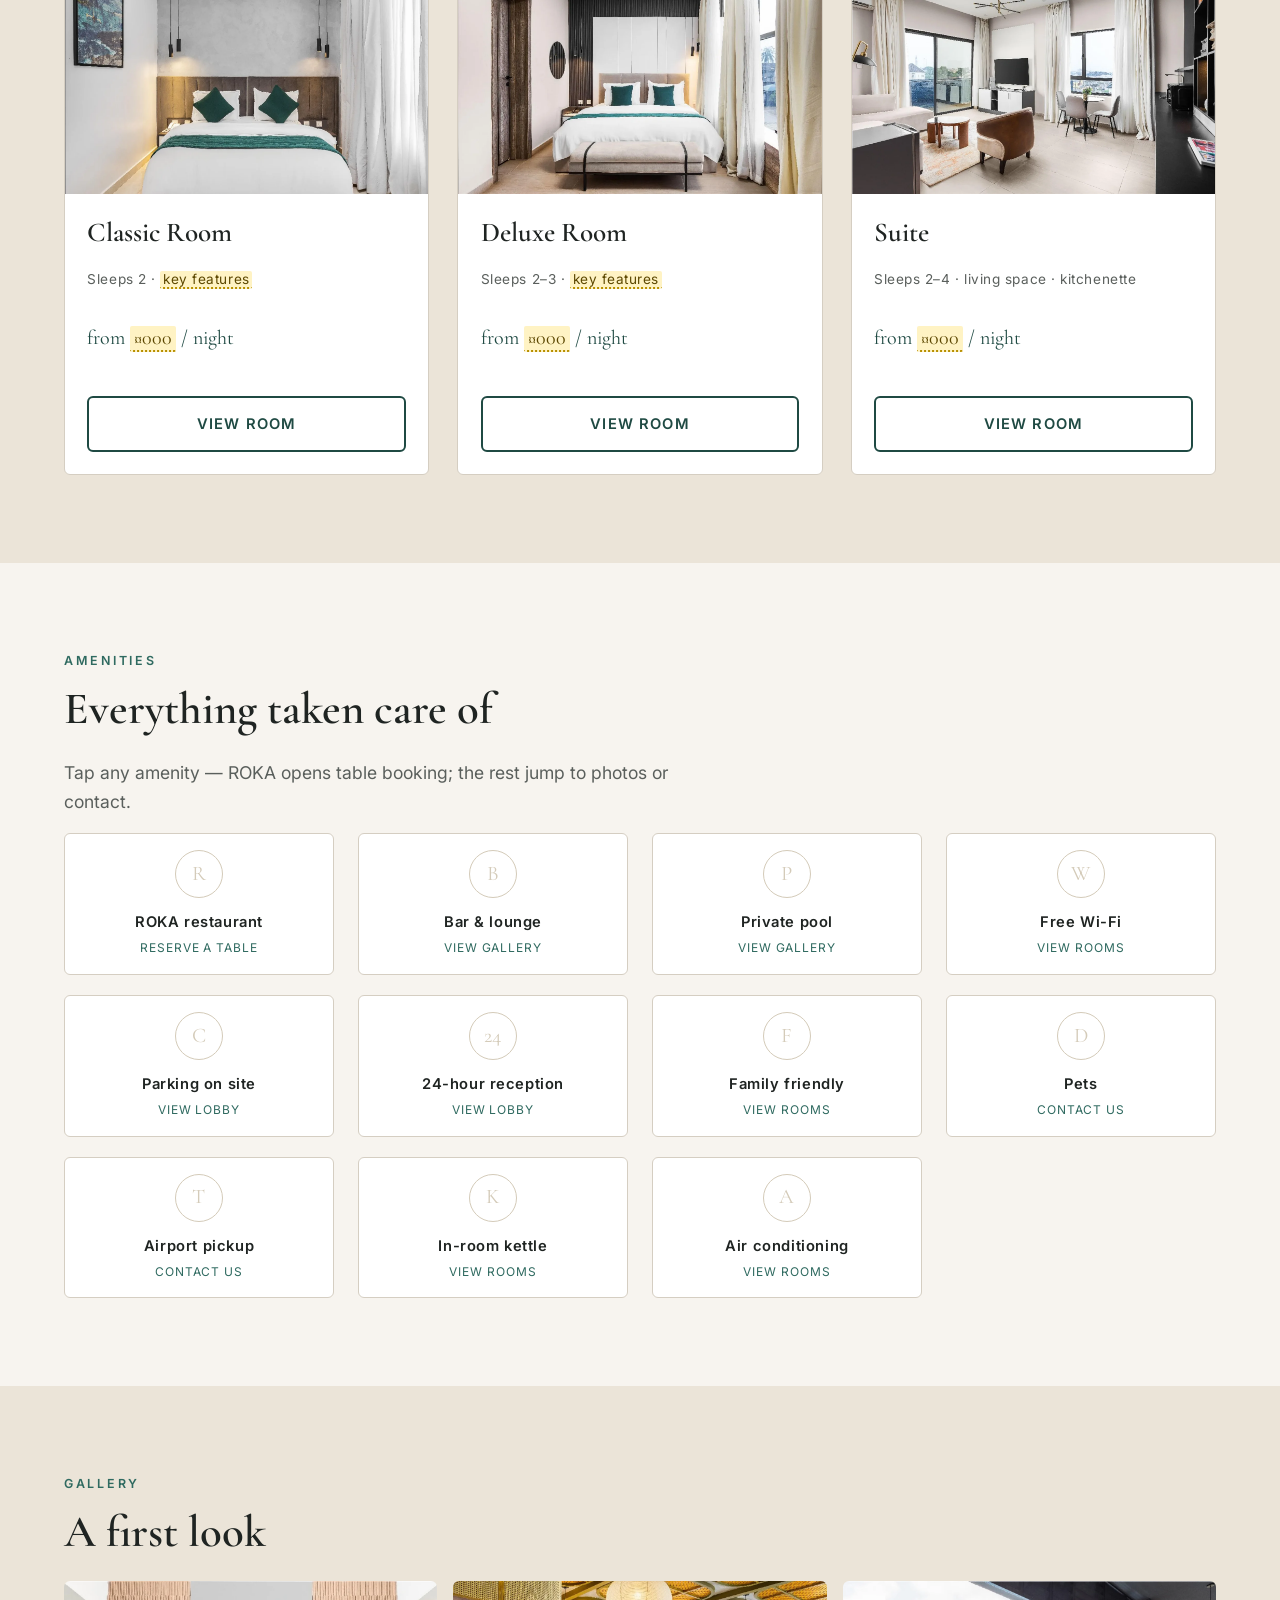
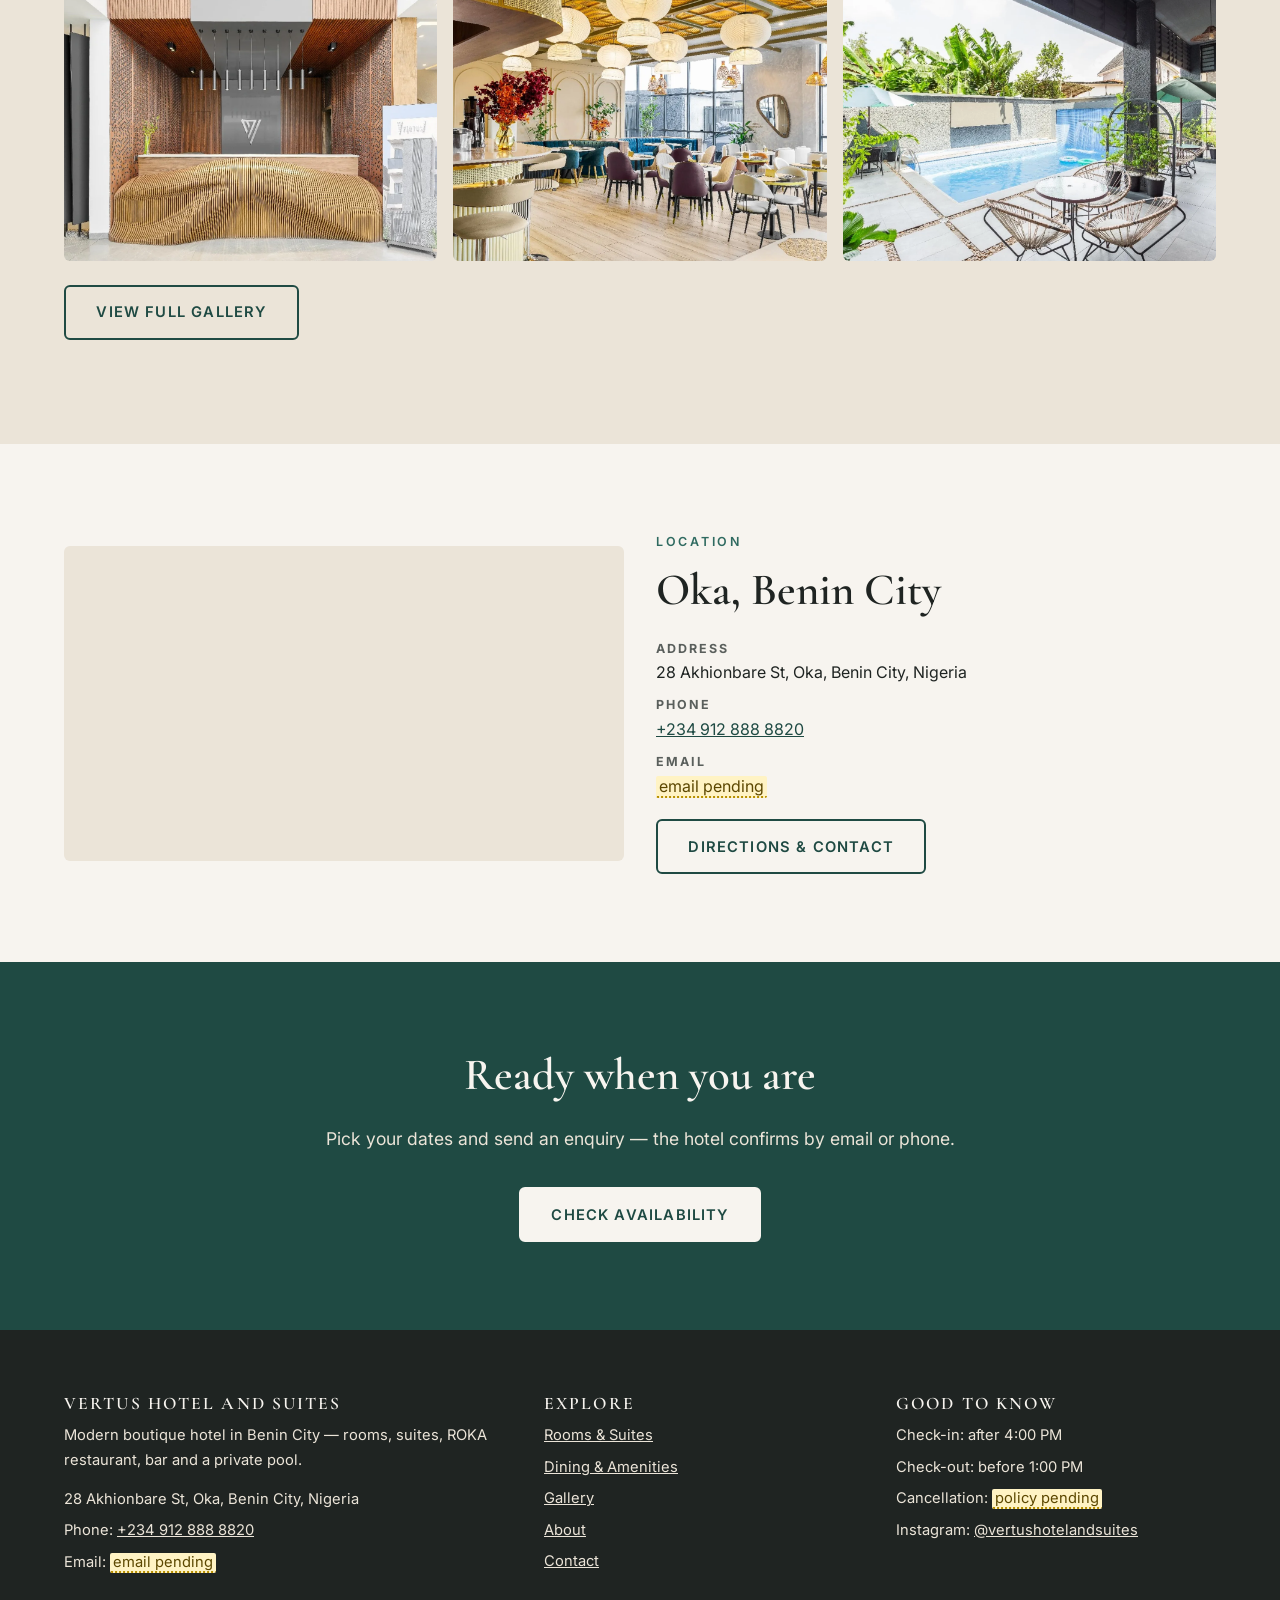
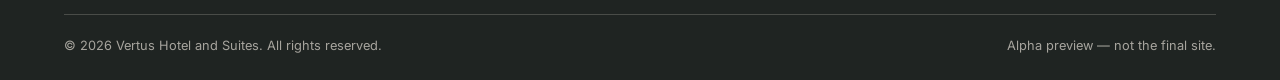
==== commit 6bb7b6b6: "Confirm amenity facts: Wi-Fi, parking, reception, family, pets Replace pending amenity placeholders " ====
--- a/index.html
+++ b/index.html
@@ -39,7 +39,11 @@
     "amenityFeature": [
       { "@type": "LocationFeatureSpecification", "name": "ROKA Restaurant" },
       { "@type": "LocationFeatureSpecification", "name": "Bar" },
-      { "@type": "LocationFeatureSpecification", "name": "Swimming Pool" }
+      { "@type": "LocationFeatureSpecification", "name": "Swimming Pool" },
+      { "@type": "LocationFeatureSpecification", "name": "Free Wi-Fi" },
+      { "@type": "LocationFeatureSpecification", "name": "Parking" },
+      { "@type": "LocationFeatureSpecification", "name": "24-hour reception" },
+      { "@type": "LocationFeatureSpecification", "name": "Family friendly" }
     ]
   }
   </script>
@@ -165,8 +169,43 @@
           <li>
             <a class="amenity-link" href="gallery.html#rooms">
               <span class="amenity-mark" aria-hidden="true">W</span>
-              <span class="amenity-link__label">Free Wi-Fi <span class="tbd">?</span></span>
+              <span class="amenity-link__label">Free Wi-Fi</span>
               <span class="amenity-link__hint">View rooms</span>
+            </a>
+          </li>
+          <li>
+            <a class="amenity-link" href="gallery.html#lobby">
+              <span class="amenity-mark" aria-hidden="true">C</span>
+              <span class="amenity-link__label">Parking on site</span>
+              <span class="amenity-link__hint">View lobby</span>
+            </a>
+          </li>
+          <li>
+            <a class="amenity-link" href="gallery.html#lobby">
+              <span class="amenity-mark" aria-hidden="true">24</span>
+              <span class="amenity-link__label">24-hour reception</span>
+              <span class="amenity-link__hint">View lobby</span>
+            </a>
+          </li>
+          <li>
+            <a class="amenity-link" href="gallery.html#rooms">
+              <span class="amenity-mark" aria-hidden="true">F</span>
+              <span class="amenity-link__label">Family friendly</span>
+              <span class="amenity-link__hint">View rooms</span>
+            </a>
+          </li>
+          <li>
+            <a class="amenity-link" href="contact.html">
+              <span class="amenity-mark" aria-hidden="true">D</span>
+              <span class="amenity-link__label">Pets</span>
+              <span class="amenity-link__hint">Contact us</span>
+            </a>
+          </li>
+          <li>
+            <a class="amenity-link" href="contact.html">
+              <span class="amenity-mark" aria-hidden="true">T</span>
+              <span class="amenity-link__label">Airport pickup</span>
+              <span class="amenity-link__hint">Contact us</span>
             </a>
           </li>
           <li>
@@ -181,20 +220,6 @@
               <span class="amenity-mark" aria-hidden="true">A</span>
               <span class="amenity-link__label">Air conditioning</span>
               <span class="amenity-link__hint">View rooms</span>
-            </a>
-          </li>
-          <li>
-            <a class="amenity-link" href="contact.html">
-              <span class="amenity-mark" aria-hidden="true">C</span>
-              <span class="amenity-link__label">Parking <span class="tbd">on site?</span></span>
-              <span class="amenity-link__hint">Contact</span>
-            </a>
-          </li>
-          <li>
-            <a class="amenity-link" href="contact.html">
-              <span class="amenity-mark" aria-hidden="true">T</span>
-              <span class="amenity-link__label">Airport pickup <span class="tbd">?</span></span>
-              <span class="amenity-link__hint">Contact</span>
             </a>
           </li>
         </ul>
--- a/css/style.css
+++ b/css/style.css
@@ -455,7 +455,11 @@
   gap: 0.85rem;
 }
 
-@media (min-width: 48rem) {
+@media (min-width: 40rem) {
+  .amenity-links { grid-template-columns: repeat(3, 1fr); }
+}
+
+@media (min-width: 62rem) {
   .amenity-links { grid-template-columns: repeat(4, 1fr); }
 }
 
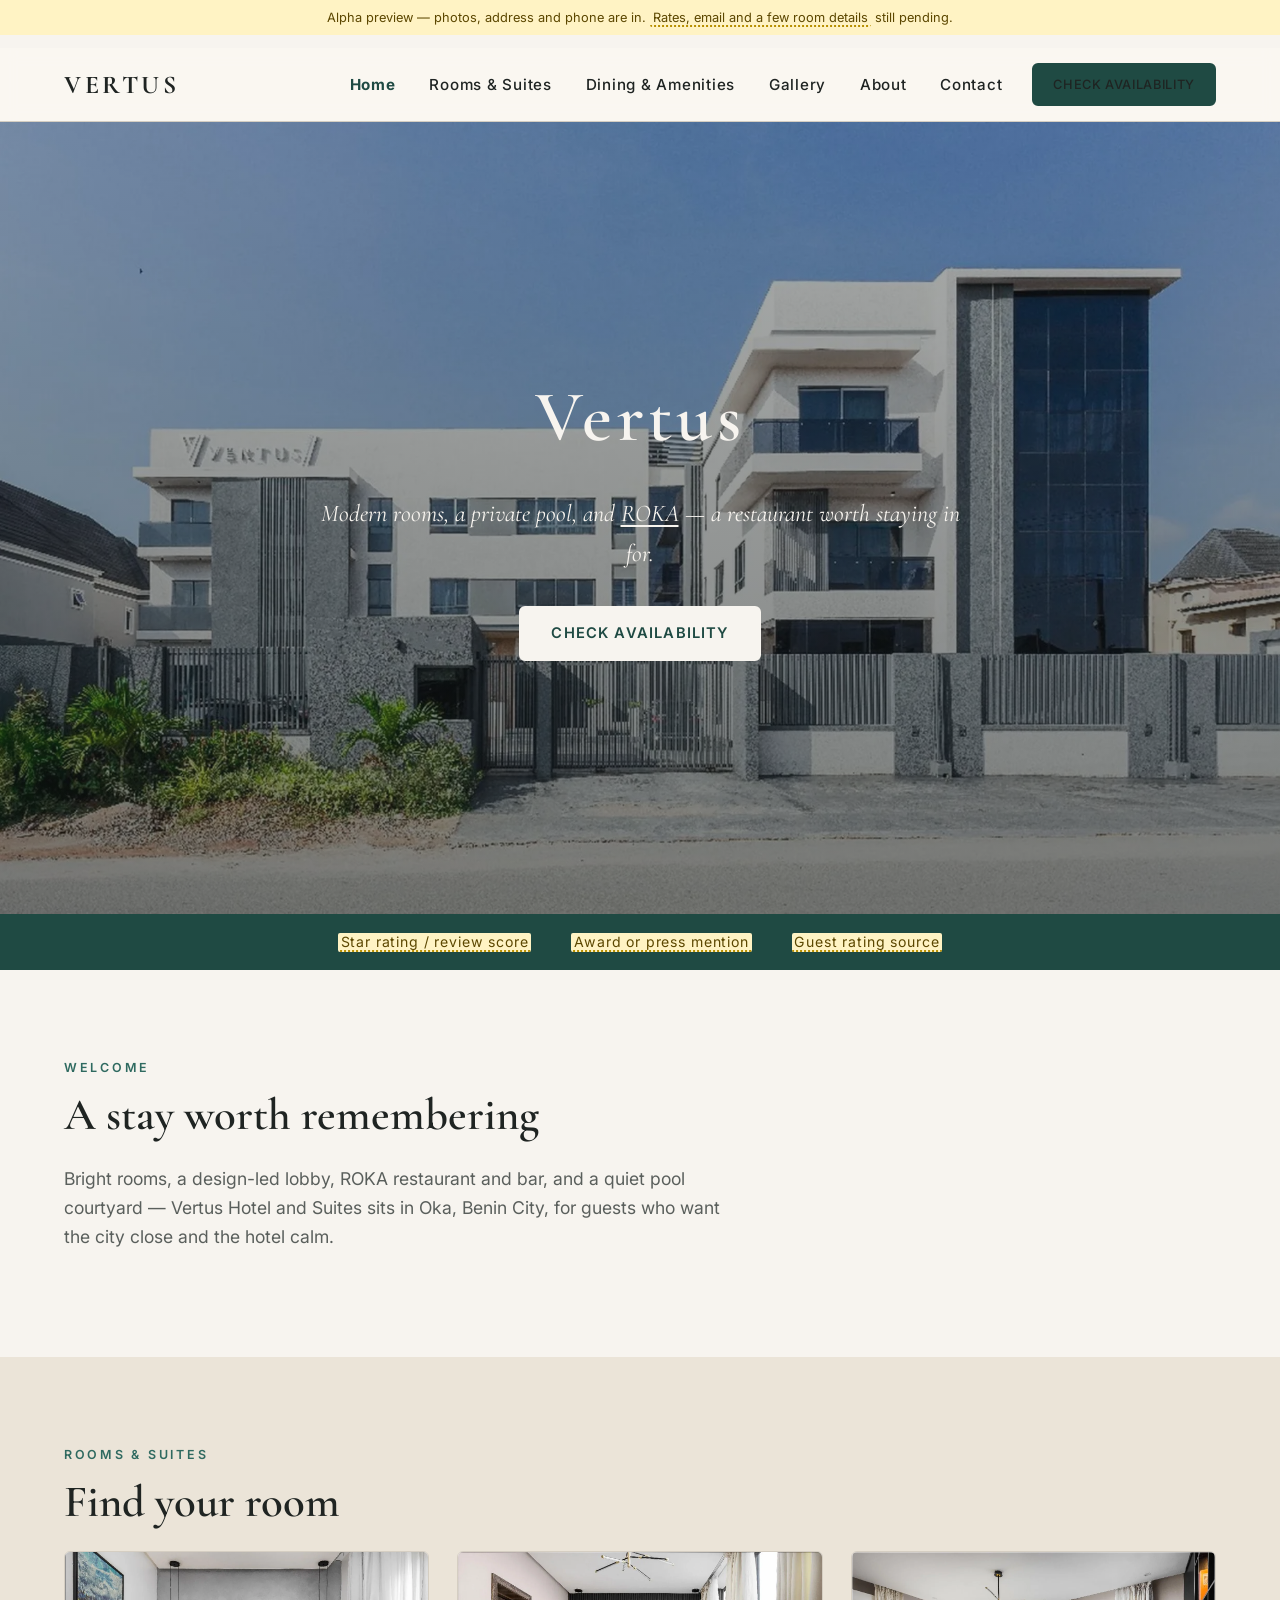
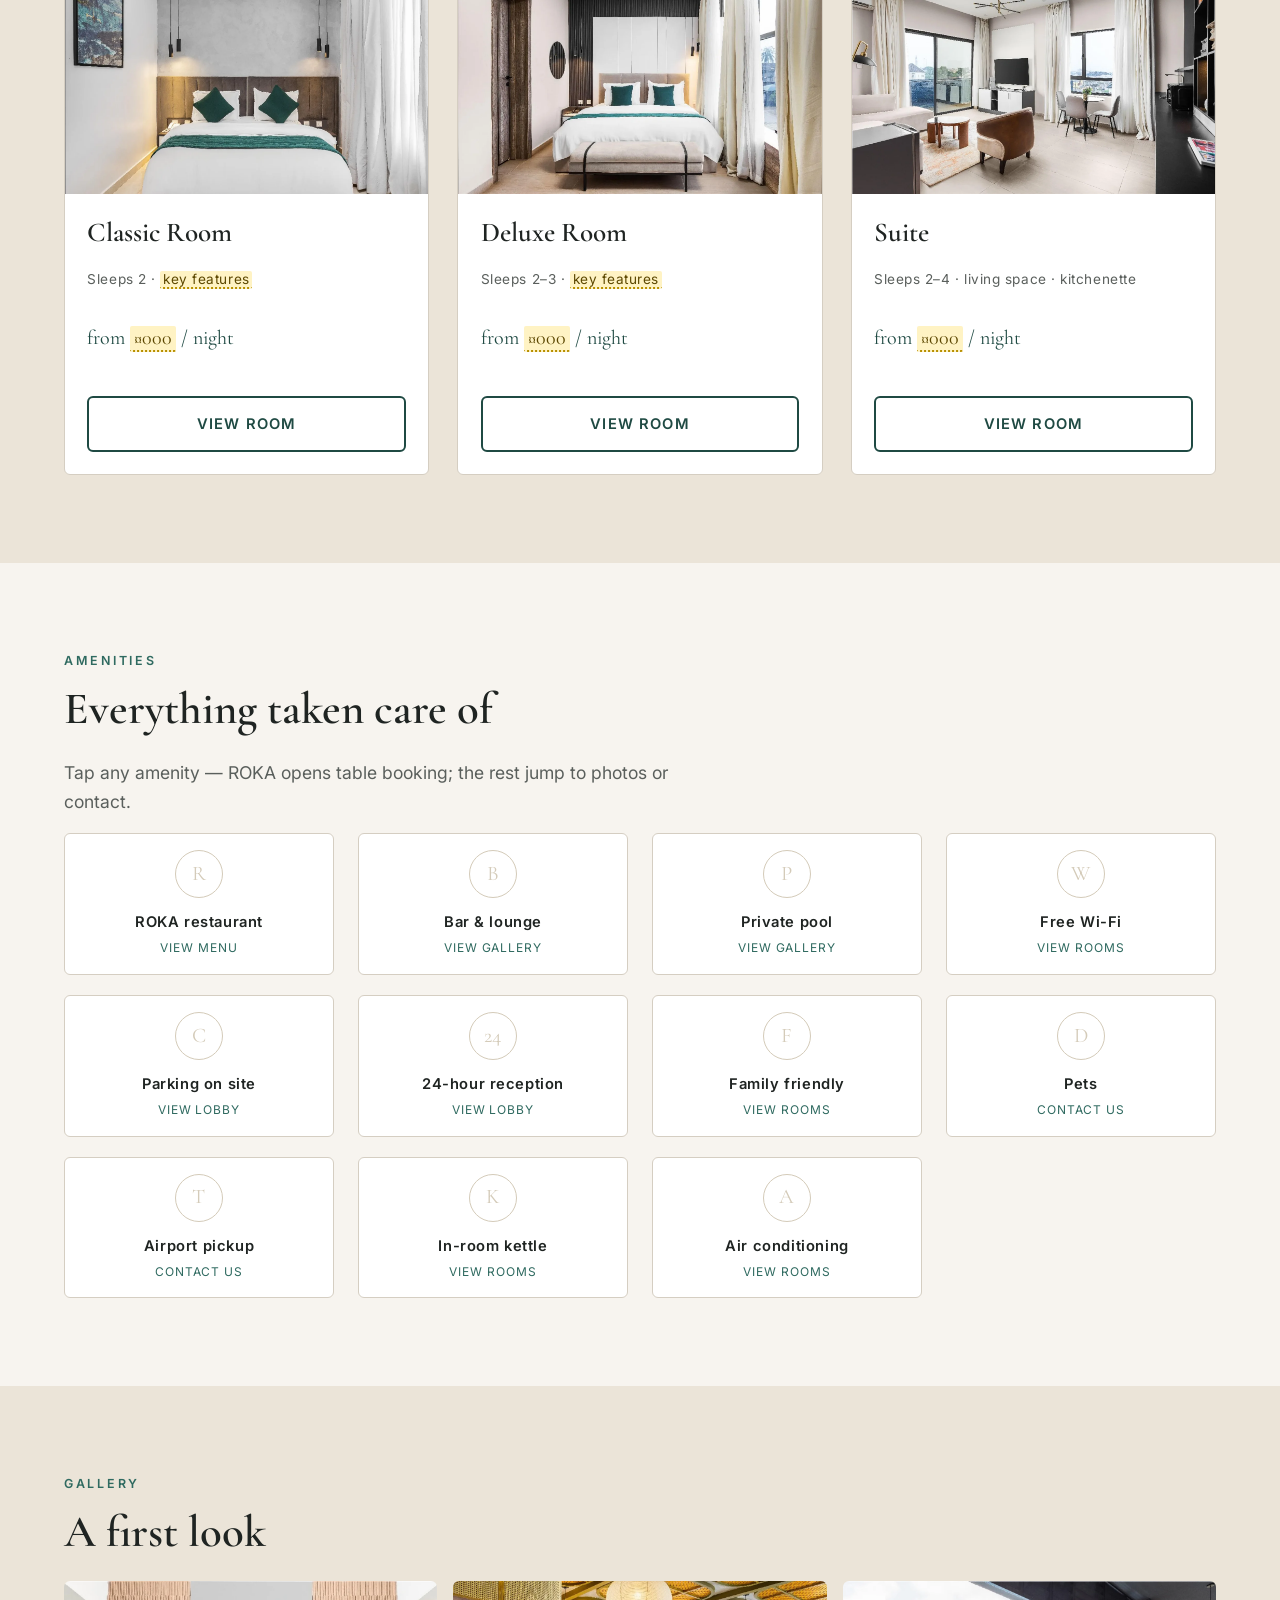
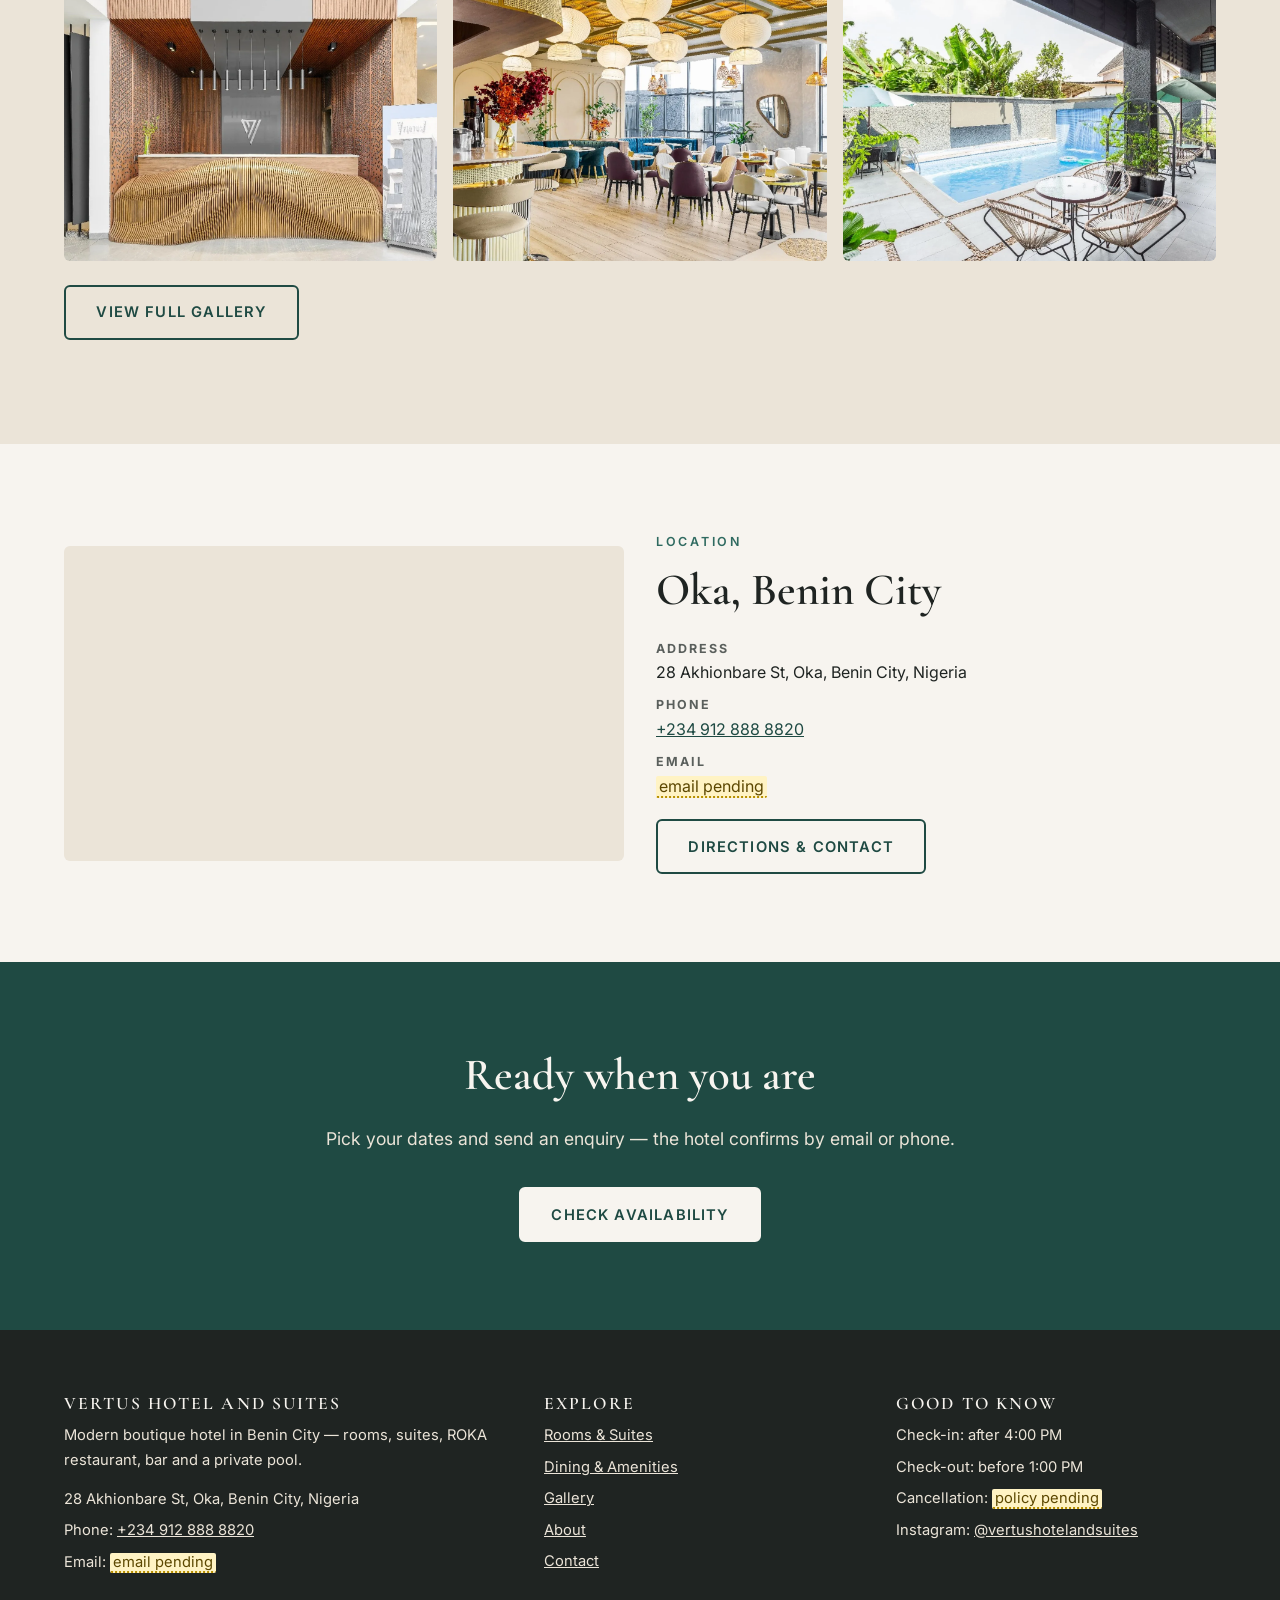
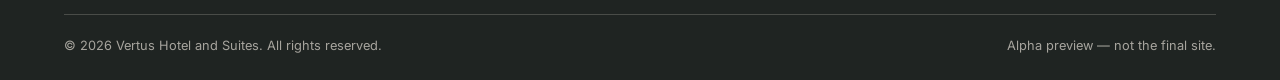
==== commit 6342a001: "Add standalone ROKA text menu page for Vercel Replace menu photo grids with a dark, text-based ROKA " ====
--- a/index.html
+++ b/index.html
@@ -146,10 +146,10 @@
         </div>
         <ul class="amenity-links">
           <li>
-            <a class="amenity-link" href="dining.html#reserve">
+            <a class="amenity-link" href="menu.html" target="_blank" rel="noopener noreferrer">
               <span class="amenity-mark" aria-hidden="true">R</span>
               <span class="amenity-link__label">ROKA restaurant</span>
-              <span class="amenity-link__hint">Reserve a table</span>
+              <span class="amenity-link__hint">View menu</span>
             </a>
           </li>
           <li>
--- a/css/style.css
+++ b/css/style.css
@@ -581,6 +581,24 @@
   transition: transform 0.35s ease;
 }
 
+.gallery-grid--menu {
+  grid-template-columns: repeat(2, 1fr);
+}
+
+@media (min-width: 48rem) {
+  .gallery-grid--menu { grid-template-columns: repeat(3, 1fr); }
+}
+
+@media (min-width: 62rem) {
+  .gallery-grid--menu { grid-template-columns: repeat(4, 1fr); }
+}
+
+.gallery-grid--menu img {
+  aspect-ratio: 3 / 4;
+  object-fit: cover;
+  background: var(--ink);
+}
+
 .gallery-grid a:hover img { transform: scale(1.04); }
 
 /* Lightbox */
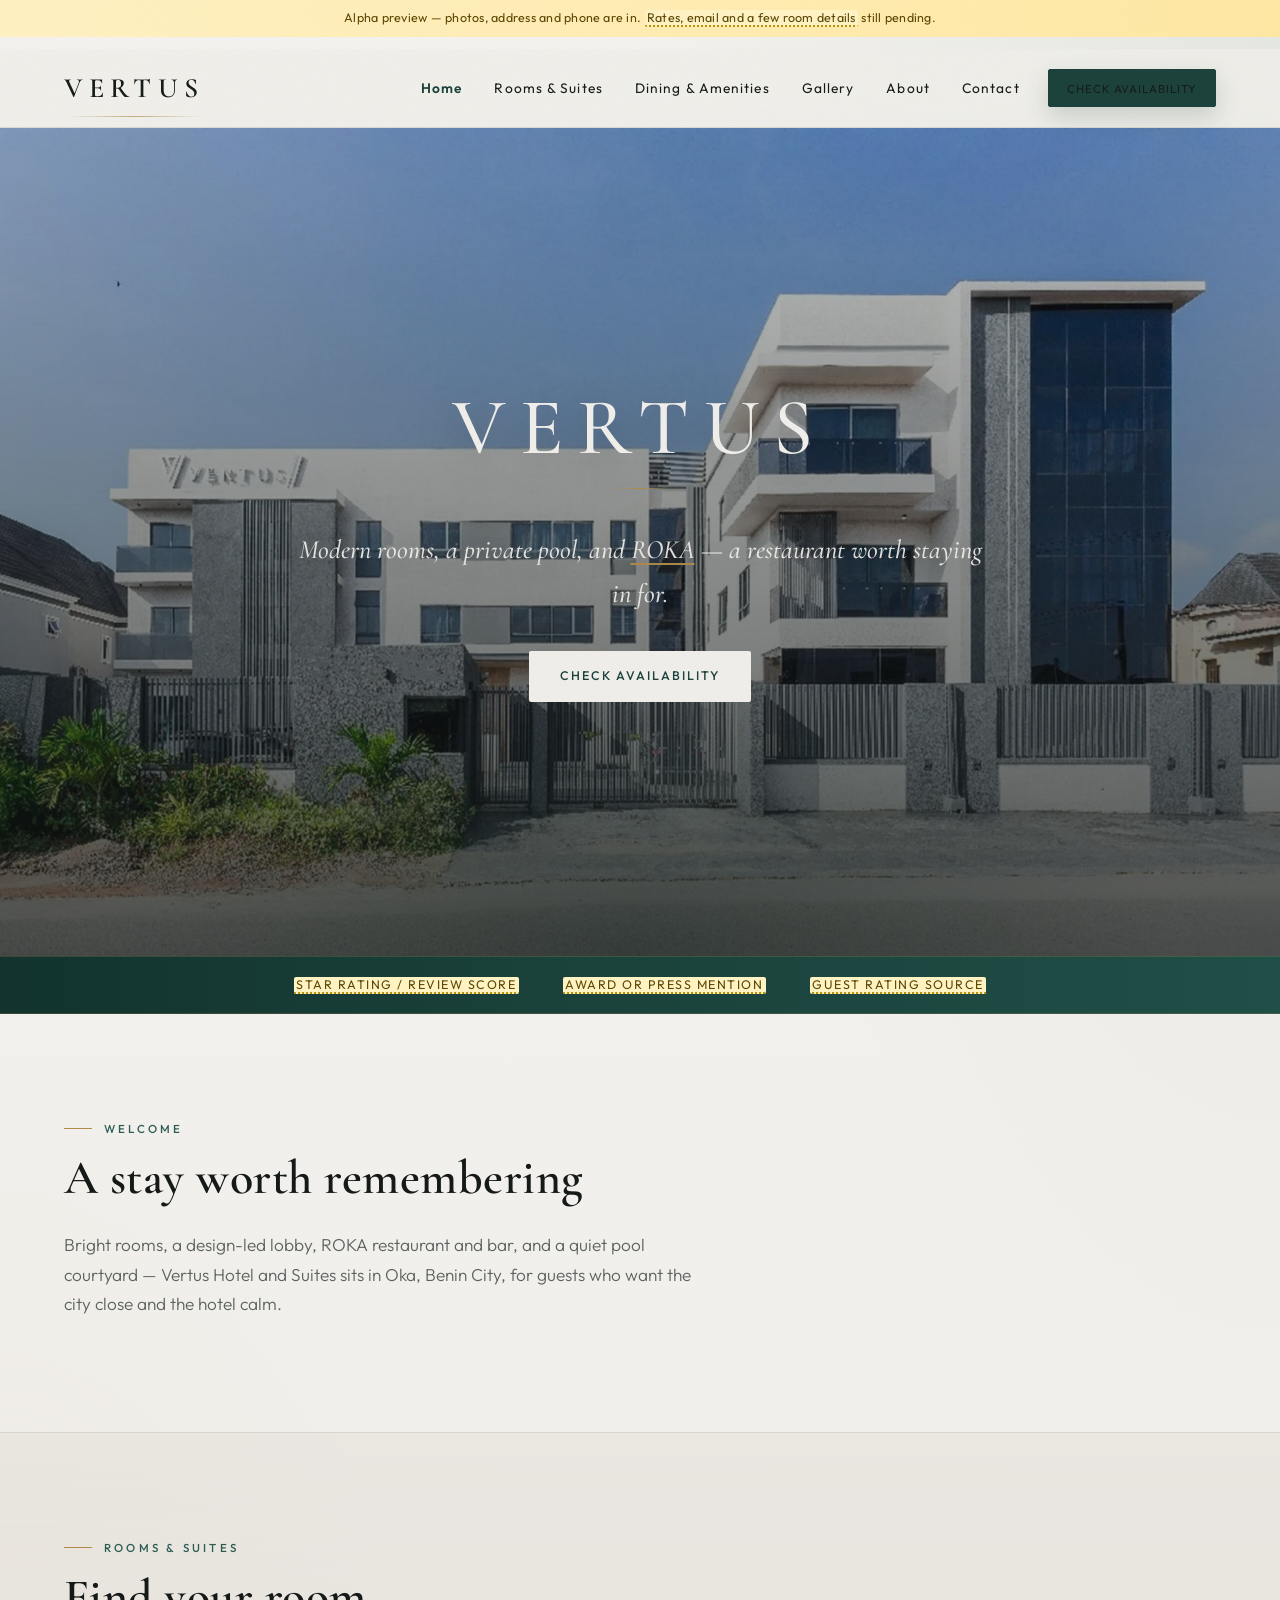
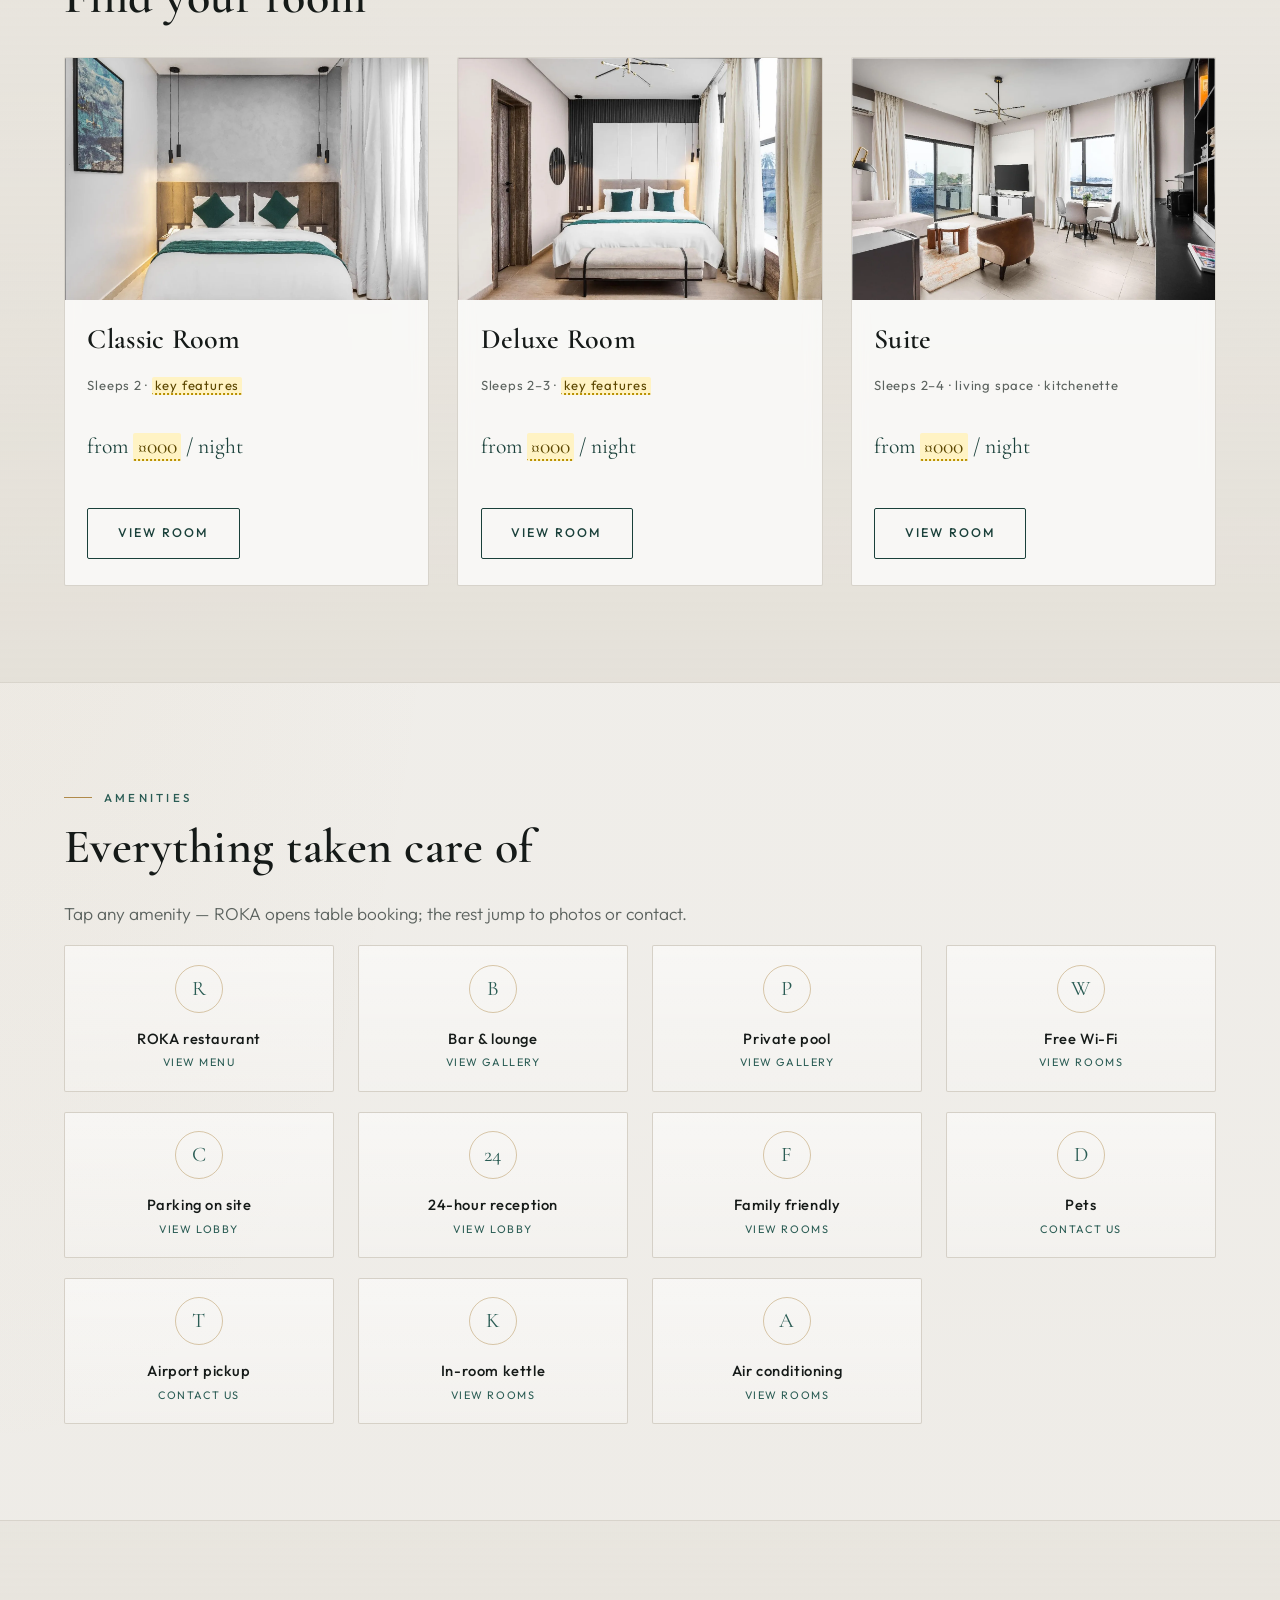
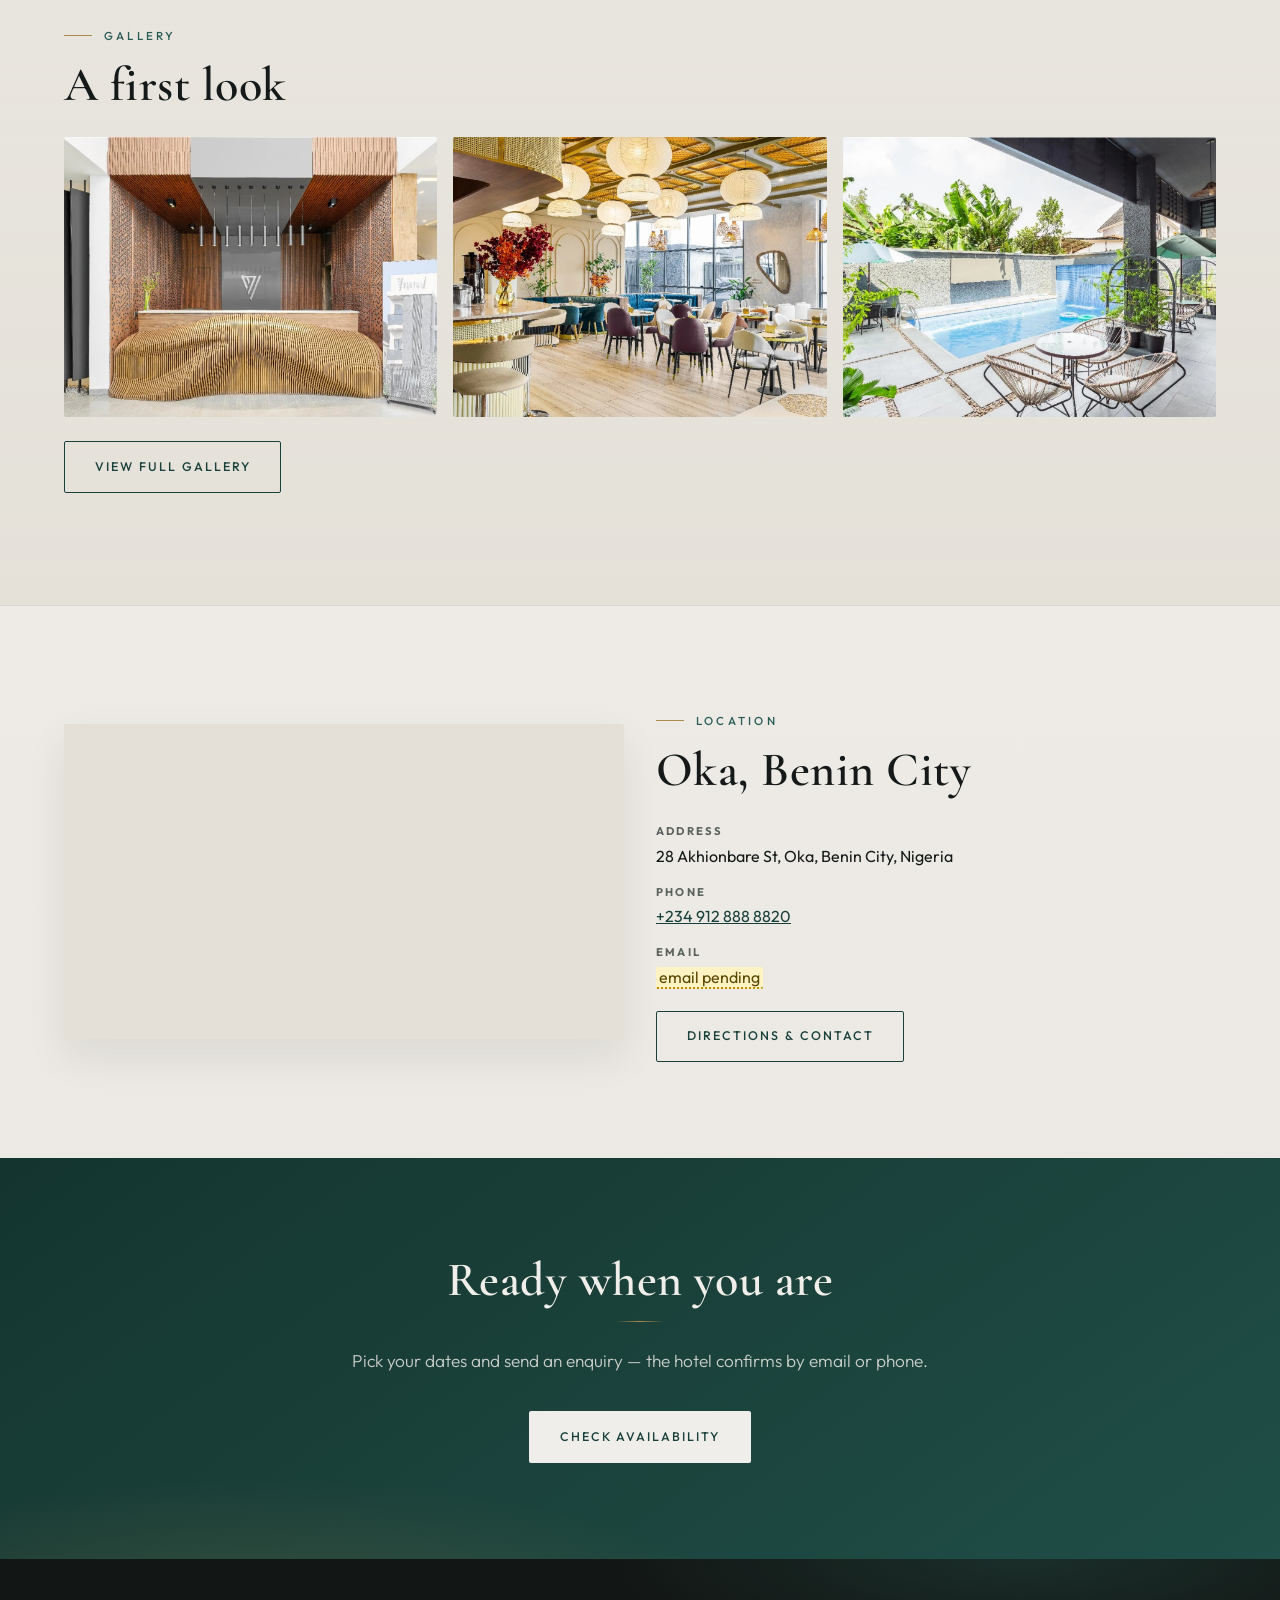
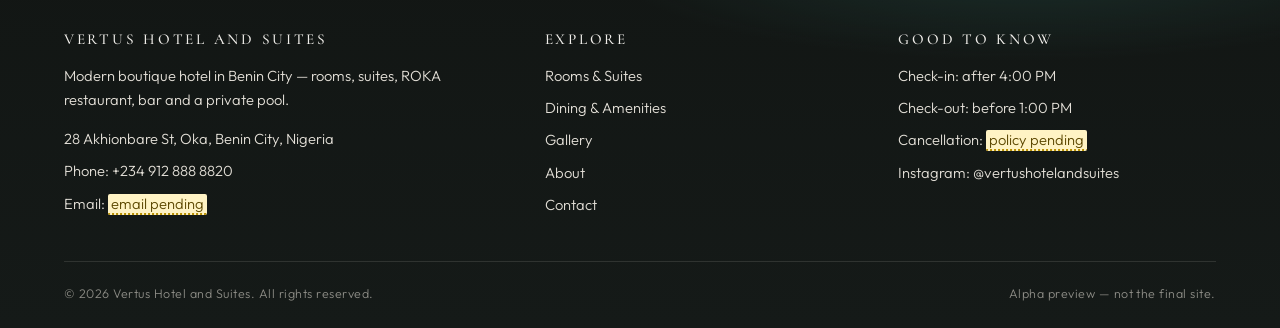
==== commit cfaf9717: "Polish site design for a boutique hotel feel Swap to Outfit, add atmosphere, hero motion, and refine" ====
--- a/index.html
+++ b/index.html
@@ -11,7 +11,7 @@
   <meta property="og:image" content="assets/img/hero-home.webp">
   <link rel="preconnect" href="https://fonts.googleapis.com">
   <link rel="preconnect" href="https://fonts.gstatic.com" crossorigin>
-  <link href="https://fonts.googleapis.com/css2?family=Cormorant+Garamond:ital,wght@0,500;0,600;0,700;1,500&family=Inter:wght@400;500;600&display=swap" rel="stylesheet">
+  <link href="https://fonts.googleapis.com/css2?family=Cormorant+Garamond:ital,wght@0,500;0,600;0,700;1,500&family=Outfit:wght@300;400;500;600&display=swap" rel="stylesheet">
   <link rel="stylesheet" href="css/style.css">
   <script type="application/ld+json">
   {
--- a/css/style.css
+++ b/css/style.css
@@ -1,24 +1,28 @@
 /* ==========================================================================
-   VERTUS — alpha stylesheet
-   Provisional design system (plan §5). Palette is a placeholder until the
-   photography arrives: warm neutrals + one deep accent.
-   Mobile-first: base styles are for ~360px phones, scaled up via media queries.
+   VERTUS — site stylesheet
+   Boutique hotel system: charcoal, teal, soft stone. Photography-led.
+   Mobile-first: base styles are for ~360px phones, scaled via media queries.
    ========================================================================== */
 
 :root {
-  /* Palette pulled from the photography: charcoal exterior, teal room accents, warm wood lobby */
-  --cream: #f7f4ef;
-  --sand: #ebe4d8;
-  --sand-deep: #d4cbb9;
-  --ink: #1f2422;
-  --ink-soft: #5a5f5c;
-  --accent: #1f4a43;      /* deep teal from room textiles */
-  --accent-soft: #2f6a60;
-  --line: #d5cec2;
-  --radius: 6px;
+  /* From photography: charcoal exterior, teal textiles, warm wood, soft stone */
+  --cream: #f0eeea;
+  --sand: #e4e0d8;
+  --sand-deep: #c9c2b4;
+  --ink: #151a18;
+  --ink-soft: #5c635f;
+  --accent: #1a403a;
+  --accent-soft: #2a5c54;
+  --brass: #b08a4a;
+  --brass-soft: rgba(176, 138, 74, 0.45);
+  --line: #d2cdc3;
+  --surface: rgba(255, 255, 255, 0.72);
+  --radius: 2px;
   --pad: clamp(1.25rem, 5vw, 2.5rem);
-  --font-display: "Cormorant Garamond", Georgia, serif;
-  --font-body: "Inter", -apple-system, BlinkMacSystemFont, "Segoe UI", sans-serif;
+  --font-display: "Cormorant Garamond", Georgia, "Times New Roman", serif;
+  --font-body: "Outfit", "Helvetica Neue", Arial, sans-serif;
+  --ease-out: cubic-bezier(0.22, 1, 0.36, 1);
+  --shadow-soft: 0 18px 40px rgba(21, 26, 24, 0.08);
 }
 
 *, *::before, *::after { box-sizing: border-box; }
@@ -29,10 +33,25 @@
   margin: 0;
   font-family: var(--font-body);
   font-size: 1rem;
+  font-weight: 400;
   line-height: 1.65;
   color: var(--ink);
-  background: var(--cream);
+  background:
+    radial-gradient(ellipse 90% 50% at 100% 0%, rgba(42, 92, 84, 0.07), transparent 55%),
+    radial-gradient(ellipse 70% 40% at 0% 40%, rgba(176, 138, 74, 0.05), transparent 50%),
+    linear-gradient(180deg, #f4f2ee 0%, var(--cream) 40%, #ebe8e2 100%);
   -webkit-font-smoothing: antialiased;
+}
+
+body::before {
+  content: "";
+  position: fixed;
+  inset: 0;
+  pointer-events: none;
+  z-index: 200;
+  opacity: 0.035;
+  background-image: url("data:image/svg+xml,%3Csvg viewBox='0 0 256 256' xmlns='http://www.w3.org/2000/svg'%3E%3Cfilter id='n'%3E%3CfeTurbulence type='fractalNoise' baseFrequency='0.85' numOctaves='4' stitchTiles='stitch'/%3E%3C/filter%3E%3Crect width='100%25' height='100%25' filter='url(%23n)'/%3E%3C/svg%3E");
+  background-size: 180px 180px;
 }
 
 img { max-width: 100%; height: auto; display: block; }
@@ -40,20 +59,21 @@
 h1, h2, h3 {
   font-family: var(--font-display);
   font-weight: 600;
-  line-height: 1.15;
+  line-height: 1.12;
   margin: 0 0 0.5em;
-}
-
-h1 { font-size: clamp(2.4rem, 8vw, 4.5rem); }
-h2 { font-size: clamp(1.8rem, 5vw, 2.8rem); }
-h3 { font-size: clamp(1.3rem, 4vw, 1.7rem); }
+  letter-spacing: 0.01em;
+}
+
+h1 { font-size: clamp(2.6rem, 9vw, 5rem); font-weight: 500; }
+h2 { font-size: clamp(1.9rem, 5vw, 3rem); }
+h3 { font-size: clamp(1.35rem, 4vw, 1.75rem); }
 
 p { margin: 0 0 1em; }
 
-a { color: var(--accent); }
+a { color: var(--accent); transition: color 0.2s ease; }
 
 :focus-visible {
-  outline: 3px solid var(--accent);
+  outline: 2px solid var(--accent);
   outline-offset: 3px;
 }
 
@@ -62,32 +82,58 @@
   margin-inline: auto;
 }
 
-.section { padding-block: clamp(3rem, 8vw, 5.5rem); }
-.section--sand { background: var(--sand); }
-.section--accent { background: var(--accent); color: var(--cream); }
+.section { padding-block: clamp(3.25rem, 9vw, 6rem); }
+
+.section--sand {
+  background:
+    linear-gradient(180deg, rgba(228, 224, 216, 0.55), rgba(228, 224, 216, 0.9));
+  border-block: 1px solid rgba(210, 205, 195, 0.65);
+}
+
+.section--accent {
+  position: relative;
+  overflow: hidden;
+  background:
+    radial-gradient(ellipse 80% 80% at 20% 120%, rgba(176, 138, 74, 0.22), transparent 50%),
+    linear-gradient(145deg, #14352f 0%, var(--accent) 45%, #1f4f47 100%);
+  color: var(--cream);
+}
+
 .section--accent h2 { color: var(--cream); }
 
 .eyebrow {
-  display: block;
-  font-size: 0.78rem;
-  font-weight: 600;
-  letter-spacing: 0.22em;
+  display: inline-flex;
+  align-items: center;
+  gap: 0.75rem;
+  font-size: 0.72rem;
+  font-weight: 500;
+  letter-spacing: 0.28em;
   text-transform: uppercase;
   color: var(--accent-soft);
-  margin-bottom: 0.75rem;
-}
-
-.section--accent .eyebrow { color: var(--sand-deep); }
+  margin-bottom: 0.9rem;
+}
+
+.eyebrow::before {
+  content: "";
+  width: 1.75rem;
+  height: 1px;
+  background: var(--brass);
+}
+
+.section--accent .eyebrow { color: rgba(240, 238, 234, 0.75); }
+.section--accent .eyebrow::before { background: var(--brass-soft); }
 
 .lede {
-  font-size: 1.1rem;
+  font-size: 1.08rem;
+  font-weight: 300;
   color: var(--ink-soft);
-  max-width: 42rem;
-}
-
-.section--accent .lede { color: var(--sand); }
-
-/* Placeholder marker — visually flags facts we're still waiting on (plan §6) */
+  max-width: 40rem;
+  line-height: 1.7;
+}
+
+.section--accent .lede { color: rgba(240, 238, 234, 0.82); }
+
+/* Placeholder marker — flags facts still pending */
 .tbd {
   background: #fff3c4;
   border-bottom: 2px dotted #b78f00;
@@ -103,28 +149,59 @@
 
 .btn {
   display: inline-block;
-  padding: 0.85rem 1.9rem;
+  padding: 0.9rem 1.85rem;
   font-family: var(--font-body);
-  font-size: 0.92rem;
-  font-weight: 600;
-  letter-spacing: 0.08em;
+  font-size: 0.78rem;
+  font-weight: 500;
+  letter-spacing: 0.16em;
   text-transform: uppercase;
   text-decoration: none;
   text-align: center;
   border-radius: var(--radius);
-  border: 2px solid var(--accent);
+  border: 1px solid var(--accent);
   cursor: pointer;
-  transition: background-color 0.2s ease, color 0.2s ease;
-}
-
-.btn--solid { background: var(--accent); color: var(--cream); }
-.btn--solid:hover { background: var(--accent-soft); border-color: var(--accent-soft); }
-
-.btn--ghost { background: transparent; color: var(--accent); }
-.btn--ghost:hover { background: var(--accent); color: var(--cream); }
-
-.btn--light { border-color: var(--cream); background: var(--cream); color: var(--accent); }
-.btn--light:hover { background: transparent; color: var(--cream); }
+  transition:
+    background-color 0.35s var(--ease-out),
+    color 0.35s var(--ease-out),
+    border-color 0.35s var(--ease-out),
+    transform 0.35s var(--ease-out),
+    box-shadow 0.35s var(--ease-out);
+}
+
+.btn:hover { transform: translateY(-1px); }
+
+.btn--solid {
+  background: var(--accent);
+  color: var(--cream);
+  box-shadow: 0 10px 24px rgba(26, 64, 58, 0.18);
+}
+
+.btn--solid:hover {
+  background: var(--accent-soft);
+  border-color: var(--accent-soft);
+}
+
+.btn--ghost {
+  background: transparent;
+  color: var(--accent);
+}
+
+.btn--ghost:hover {
+  background: var(--accent);
+  color: var(--cream);
+}
+
+.btn--light {
+  border-color: rgba(240, 238, 234, 0.85);
+  background: var(--cream);
+  color: var(--accent);
+}
+
+.btn--light:hover {
+  background: transparent;
+  color: var(--cream);
+  box-shadow: 0 0 0 1px rgba(240, 238, 234, 0.35);
+}
 
 /* --------------------------------------------------------------------------
    Header / navigation
@@ -134,9 +211,10 @@
   position: sticky;
   top: 0;
   z-index: 50;
-  background: rgba(250, 247, 242, 0.94);
-  backdrop-filter: blur(8px);
-  border-bottom: 1px solid var(--line);
+  background: rgba(240, 238, 234, 0.82);
+  backdrop-filter: blur(14px) saturate(1.2);
+  -webkit-backdrop-filter: blur(14px) saturate(1.2);
+  border-bottom: 1px solid rgba(210, 205, 195, 0.7);
 }
 
 .site-header__inner {
@@ -144,17 +222,29 @@
   align-items: center;
   justify-content: space-between;
   gap: 1rem;
-  padding-block: 0.9rem;
+  padding-block: 1rem;
 }
 
 .brand {
+  position: relative;
   font-family: var(--font-display);
-  font-size: 1.6rem;
-  font-weight: 700;
-  letter-spacing: 0.14em;
+  font-size: 1.75rem;
+  font-weight: 600;
+  letter-spacing: 0.22em;
   text-transform: uppercase;
   text-decoration: none;
   color: var(--ink);
+}
+
+.brand::after {
+  content: "";
+  position: absolute;
+  left: 0.12em;
+  right: 0.12em;
+  bottom: -0.2em;
+  height: 1px;
+  background: linear-gradient(90deg, transparent, var(--brass), transparent);
+  opacity: 0.7;
 }
 
 .nav-toggle {
@@ -172,14 +262,14 @@
 
 .nav-toggle span {
   display: block;
-  height: 2px;
+  height: 1.5px;
   background: var(--ink);
-  transition: transform 0.25s ease, opacity 0.25s ease;
-}
-
-.nav-toggle[aria-expanded="true"] span:nth-child(1) { transform: translateY(7px) rotate(45deg); }
+  transition: transform 0.3s var(--ease-out), opacity 0.25s ease;
+}
+
+.nav-toggle[aria-expanded="true"] span:nth-child(1) { transform: translateY(6.5px) rotate(45deg); }
 .nav-toggle[aria-expanded="true"] span:nth-child(2) { opacity: 0; }
-.nav-toggle[aria-expanded="true"] span:nth-child(3) { transform: translateY(-7px) rotate(-45deg); }
+.nav-toggle[aria-expanded="true"] span:nth-child(3) { transform: translateY(-6.5px) rotate(-45deg); }
 
 .site-nav {
   display: none;
@@ -187,7 +277,8 @@
   top: 100%;
   left: 0;
   right: 0;
-  background: var(--cream);
+  background: rgba(240, 238, 234, 0.97);
+  backdrop-filter: blur(12px);
   border-bottom: 1px solid var(--line);
   padding: 1rem var(--pad) 1.5rem;
 }
@@ -206,16 +297,19 @@
 .site-nav a {
   display: block;
   padding: 0.6rem 0.25rem;
-  font-size: 0.95rem;
-  font-weight: 500;
-  letter-spacing: 0.05em;
+  font-size: 0.86rem;
+  font-weight: 400;
+  letter-spacing: 0.08em;
   text-decoration: none;
   color: var(--ink);
-}
+  transition: color 0.2s ease;
+}
+
+.site-nav a:hover { color: var(--accent-soft); }
 
 .site-nav a[aria-current="page"] {
   color: var(--accent);
-  font-weight: 700;
+  font-weight: 600;
 }
 
 .site-nav .nav-cta { margin-top: 0.75rem; }
@@ -229,16 +323,17 @@
     background: none;
     border: none;
     padding: 0;
+    backdrop-filter: none;
   }
 
   .site-nav ul {
     flex-direction: row;
     align-items: center;
-    gap: 1.6rem;
+    gap: 1.5rem;
   }
 
   .site-nav .nav-cta { margin: 0; }
-  .site-nav .nav-cta .btn { padding: 0.55rem 1.2rem; font-size: 0.8rem; }
+  .site-nav .nav-cta .btn { padding: 0.55rem 1.15rem; font-size: 0.72rem; }
 }
 
 /* --------------------------------------------------------------------------
@@ -247,12 +342,13 @@
 
 .hero {
   position: relative;
-  min-height: 88svh;
+  min-height: 92svh;
   display: grid;
   place-items: center;
   text-align: center;
   color: var(--cream);
   isolation: isolate;
+  overflow: hidden;
 }
 
 .hero__img {
@@ -268,31 +364,92 @@
   content: "";
   position: absolute;
   inset: 0;
-  background: linear-gradient(rgba(20, 26, 24, 0.35), rgba(20, 26, 24, 0.55));
+  background:
+    linear-gradient(180deg, rgba(15, 20, 18, 0.25) 0%, rgba(15, 20, 18, 0.45) 45%, rgba(15, 20, 18, 0.72) 100%),
+    radial-gradient(ellipse 70% 50% at 50% 100%, rgba(26, 64, 58, 0.35), transparent 60%);
   z-index: -1;
 }
 
-.hero__content { padding: var(--pad); max-width: 46rem; }
-
-.hero__content h1 { color: var(--cream); letter-spacing: 0.06em; }
+.hero__content {
+  padding: var(--pad);
+  max-width: 48rem;
+  position: relative;
+}
+
+.hero__content h1 {
+  color: var(--cream);
+  letter-spacing: 0.18em;
+  text-transform: uppercase;
+  font-weight: 500;
+  text-shadow: 0 8px 40px rgba(0, 0, 0, 0.35);
+}
+
+.hero__content h1::after {
+  content: "";
+  display: block;
+  width: 3.5rem;
+  height: 1px;
+  margin: 1rem auto 0;
+  background: linear-gradient(90deg, transparent, var(--brass), transparent);
+}
 
 .hero__tagline {
   font-family: var(--font-display);
-  font-size: clamp(1.15rem, 3.5vw, 1.5rem);
+  font-size: clamp(1.2rem, 3.6vw, 1.65rem);
   font-style: italic;
-  margin-bottom: 2rem;
-}
-
-.hero--page { min-height: 46svh; }
+  font-weight: 500;
+  margin: 1.35rem 0 2.15rem;
+  color: rgba(240, 238, 234, 0.92);
+  text-shadow: 0 4px 24px rgba(0, 0, 0, 0.3);
+}
+
+.hero--page { min-height: 48svh; }
+
+.hero--page .hero__content h1 { font-size: clamp(2.2rem, 7vw, 3.6rem); }
+
+@media (prefers-reduced-motion: no-preference) {
+  .hero__img {
+    transform: scale(1.06);
+    animation: hero-drift 18s var(--ease-out) both;
+  }
+
+  .hero__content h1,
+  .hero__content .hero__tagline,
+  .hero__content .btn {
+    opacity: 0;
+    animation: hero-rise 1s var(--ease-out) forwards;
+  }
+
+  .hero__content h1 { animation-delay: 0.15s; }
+  .hero__content .hero__tagline { animation-delay: 0.35s; }
+  .hero__content .btn { animation-delay: 0.55s; }
+}
+
+@keyframes hero-drift {
+  from { transform: scale(1.08); }
+  to { transform: scale(1); }
+}
+
+@keyframes hero-rise {
+  from {
+    opacity: 0;
+    transform: translateY(22px);
+  }
+  to {
+    opacity: 1;
+    transform: none;
+  }
+}
 
 /* --------------------------------------------------------------------------
    Proof strip
    -------------------------------------------------------------------------- */
 
 .proof-strip {
-  background: var(--accent);
+  background: linear-gradient(90deg, #12332e, var(--accent) 40%, #1f4f47);
   color: var(--cream);
-  padding-block: 1rem;
+  padding-block: 1.1rem;
+  border-block: 1px solid rgba(176, 138, 74, 0.25);
 }
 
 .proof-strip ul {
@@ -302,9 +459,11 @@
   display: flex;
   flex-wrap: wrap;
   justify-content: center;
-  gap: 0.5rem 2.5rem;
-  font-size: 0.88rem;
-  letter-spacing: 0.06em;
+  gap: 0.5rem 2.75rem;
+  font-size: 0.78rem;
+  font-weight: 400;
+  letter-spacing: 0.12em;
+  text-transform: uppercase;
 }
 
 /* --------------------------------------------------------------------------
@@ -314,6 +473,7 @@
 .grid {
   display: grid;
   gap: 1.75rem;
+  margin-top: 2rem;
 }
 
 @media (min-width: 40rem) { .grid--3 { grid-template-columns: repeat(2, 1fr); } }
@@ -321,49 +481,68 @@
 @media (min-width: 40rem) { .grid--2 { grid-template-columns: repeat(2, 1fr); } }
 
 .card {
-  background: #fff;
-  border: 1px solid var(--line);
+  background: var(--surface);
+  border: 1px solid rgba(210, 205, 195, 0.85);
   border-radius: var(--radius);
   overflow: hidden;
   display: flex;
   flex-direction: column;
-}
-
-.card img { aspect-ratio: 3 / 2; object-fit: cover; width: 100%; }
+  backdrop-filter: blur(8px);
+  transition:
+    transform 0.45s var(--ease-out),
+    box-shadow 0.45s var(--ease-out),
+    border-color 0.45s ease;
+}
+
+.card:hover {
+  transform: translateY(-4px);
+  box-shadow: var(--shadow-soft);
+  border-color: rgba(26, 64, 58, 0.28);
+}
+
+.card img {
+  aspect-ratio: 3 / 2;
+  object-fit: cover;
+  width: 100%;
+  transition: transform 0.7s var(--ease-out);
+}
+
+.card:hover img { transform: scale(1.04); }
 
 .card__media-link {
   display: block;
   cursor: pointer;
+  overflow: hidden;
 }
 
 .card__media-link:focus-visible {
-  outline: 3px solid var(--accent);
-  outline-offset: -3px;
+  outline: 2px solid var(--accent);
+  outline-offset: -2px;
 }
 
 .card__body {
-  padding: 1.4rem;
+  padding: 1.5rem 1.4rem 1.6rem;
   display: flex;
   flex-direction: column;
-  gap: 0.4rem;
+  gap: 0.35rem;
   flex: 1;
 }
 
 .card__meta {
-  font-size: 0.85rem;
+  font-size: 0.82rem;
   color: var(--ink-soft);
-  letter-spacing: 0.04em;
+  letter-spacing: 0.06em;
 }
 
 .card__rate {
   font-family: var(--font-display);
-  font-size: 1.25rem;
+  font-size: 1.35rem;
   color: var(--accent);
   margin-top: auto;
-  padding-top: 0.75rem;
-}
-
-.card .btn { margin-top: 0.9rem; }
+  padding-top: 0.85rem;
+}
+
+.card .btn { margin-top: 1rem; align-self: flex-start; }
 
 /* --------------------------------------------------------------------------
    Room feature sections (rooms.html)
@@ -373,7 +552,7 @@
   display: grid;
   gap: 1.5rem;
   align-items: center;
-  padding-block: clamp(2rem, 6vw, 3.5rem);
+  padding-block: clamp(2.25rem, 6vw, 3.75rem);
   border-bottom: 1px solid var(--line);
 }
 
@@ -382,7 +561,7 @@
 .room__gallery {
   display: grid;
   grid-template-columns: 2fr 1fr;
-  gap: 0.5rem;
+  gap: 0.55rem;
 }
 
 .room__gallery img {
@@ -404,16 +583,18 @@
 }
 
 .room__facts li {
-  background: var(--sand);
-  border-radius: 999px;
-  padding: 0.3rem 0.9rem;
-  font-size: 0.82rem;
-  letter-spacing: 0.03em;
+  background: rgba(228, 224, 216, 0.85);
+  border: 1px solid rgba(210, 205, 195, 0.9);
+  border-radius: var(--radius);
+  padding: 0.35rem 0.85rem;
+  font-size: 0.78rem;
+  letter-spacing: 0.06em;
+  text-transform: uppercase;
 }
 
 .room__rate {
   font-family: var(--font-display);
-  font-size: 1.4rem;
+  font-size: 1.45rem;
   color: var(--accent);
   margin-bottom: 1rem;
 }
@@ -448,11 +629,11 @@
 
 .amenity-links {
   list-style: none;
-  margin: 0;
+  margin: 2rem 0 0;
   padding: 0;
   display: grid;
   grid-template-columns: repeat(2, 1fr);
-  gap: 0.85rem;
+  gap: 0.75rem;
 }
 
 @media (min-width: 40rem) {
@@ -467,52 +648,63 @@
   display: flex;
   flex-direction: column;
   align-items: center;
-  gap: 0.35rem;
-  min-height: 7.5rem;
-  padding: 1rem 0.75rem;
+  gap: 0.4rem;
+  min-height: 7.75rem;
+  padding: 1.15rem 0.75rem;
   text-decoration: none;
   color: var(--ink);
-  background: #fff;
-  border: 1px solid var(--line);
+  background: linear-gradient(180deg, rgba(255, 255, 255, 0.55), rgba(255, 255, 255, 0.28));
+  border: 1px solid rgba(210, 205, 195, 0.9);
   border-radius: var(--radius);
   cursor: pointer;
-  transition: border-color 0.2s ease, color 0.2s ease, transform 0.2s ease;
+  transition:
+    border-color 0.3s ease,
+    color 0.3s ease,
+    transform 0.35s var(--ease-out),
+    background 0.35s ease,
+    box-shadow 0.35s ease;
 }
 
 .amenity-link:hover,
 .amenity-link:focus-visible {
-  border-color: var(--accent);
+  border-color: rgba(26, 64, 58, 0.45);
   color: var(--accent);
-  transform: translateY(-2px);
+  transform: translateY(-3px);
+  box-shadow: var(--shadow-soft);
+  background: rgba(255, 255, 255, 0.7);
 }
 
 .amenity-link .amenity-mark {
   display: grid;
   place-items: center;
-  width: 3rem;
-  height: 3rem;
+  width: 2.75rem;
+  height: 2.75rem;
   margin: 0;
-  border: 1px solid var(--sand-deep);
+  border: 1px solid var(--brass-soft);
   border-radius: 50%;
   font-family: var(--font-display);
-  font-size: 1.3rem;
+  font-size: 1.15rem;
   color: var(--accent);
-  transition: border-color 0.2s ease, color 0.2s ease;
+  transition: border-color 0.3s ease, background 0.3s ease, color 0.3s ease;
 }
 
 .amenity-link:hover .amenity-mark,
 .amenity-link:focus-visible .amenity-mark {
   border-color: var(--accent);
+  background: var(--accent);
+  color: var(--cream);
 }
 
 .amenity-link__label {
-  font-weight: 600;
+  font-weight: 500;
+  font-size: 0.92rem;
   line-height: 1.3;
+  text-align: center;
 }
 
 .amenity-link__hint {
-  font-size: 0.75rem;
-  letter-spacing: 0.08em;
+  font-size: 0.68rem;
+  letter-spacing: 0.14em;
   text-transform: uppercase;
   color: var(--accent-soft);
 }
@@ -520,12 +712,15 @@
 .hero__inline-link {
   color: inherit;
   text-decoration: underline;
-  text-underline-offset: 0.18em;
+  text-decoration-color: var(--brass);
+  text-underline-offset: 0.2em;
   cursor: pointer;
+  transition: color 0.2s ease, text-decoration-color 0.2s ease;
 }
 
 .hero__inline-link:hover {
   color: var(--sand);
+  text-decoration-color: var(--sand);
 }
 
 /* Keep older amenity-band marks usable on dining.html */
@@ -535,11 +730,11 @@
   width: 3rem;
   height: 3rem;
   margin: 0 auto 0.6rem;
-  border: 1px solid var(--sand-deep);
+  border: 1px solid var(--brass-soft);
   border-radius: 50%;
   font-family: var(--font-display);
   font-size: 1.3rem;
-  color: var(--sand-deep);
+  color: var(--accent-soft);
 }
 
 .gallery-section {
@@ -563,7 +758,8 @@
 .gallery-grid {
   display: grid;
   grid-template-columns: repeat(2, 1fr);
-  gap: 0.6rem;
+  gap: 0.65rem;
+  margin-top: 1.5rem;
 }
 
 @media (min-width: 48rem) { .gallery-grid { grid-template-columns: repeat(3, 1fr); gap: 1rem; } }
@@ -572,13 +768,26 @@
   display: block;
   border-radius: var(--radius);
   overflow: hidden;
-}
+  position: relative;
+}
+
+.gallery-grid a::after {
+  content: "";
+  position: absolute;
+  inset: 0;
+  background: linear-gradient(180deg, transparent 55%, rgba(15, 20, 18, 0.28));
+  opacity: 0;
+  transition: opacity 0.35s ease;
+  pointer-events: none;
+}
+
+.gallery-grid a:hover::after { opacity: 1; }
 
 .gallery-grid img {
   aspect-ratio: 4 / 3;
   object-fit: cover;
   width: 100%;
-  transition: transform 0.35s ease;
+  transition: transform 0.7s var(--ease-out);
 }
 
 .gallery-grid--menu {
@@ -599,7 +808,7 @@
   background: var(--ink);
 }
 
-.gallery-grid a:hover img { transform: scale(1.04); }
+.gallery-grid a:hover img { transform: scale(1.05); }
 
 /* Lightbox */
 .lightbox {
@@ -608,7 +817,7 @@
   z-index: 100;
   display: none;
   place-items: center;
-  background: rgba(20, 18, 15, 0.92);
+  background: rgba(12, 14, 13, 0.94);
   padding: var(--pad);
 }
 
@@ -619,6 +828,7 @@
   max-height: 82svh;
   object-fit: contain;
   border-radius: var(--radius);
+  box-shadow: 0 24px 80px rgba(0, 0, 0, 0.45);
 }
 
 .lightbox__close {
@@ -627,19 +837,23 @@
   right: 1rem;
   width: 44px;
   height: 44px;
-  border: none;
+  border: 1px solid rgba(240, 238, 234, 0.35);
   border-radius: 50%;
-  background: var(--cream);
+  background: rgba(240, 238, 234, 0.95);
   color: var(--ink);
   font-size: 1.3rem;
   cursor: pointer;
-}
+  transition: transform 0.25s ease;
+}
+
+.lightbox__close:hover { transform: scale(1.05); }
 
 .lightbox__caption {
   color: var(--sand);
   text-align: center;
   margin-top: 0.75rem;
   font-size: 0.9rem;
+  letter-spacing: 0.04em;
 }
 
 /* --------------------------------------------------------------------------
@@ -658,6 +872,7 @@
   aspect-ratio: 16 / 9;
   min-height: 16rem;
   background: var(--sand);
+  box-shadow: var(--shadow-soft);
 }
 
 .contact-list {
@@ -665,15 +880,16 @@
   margin: 1.25rem 0;
   padding: 0;
   display: grid;
-  gap: 0.6rem;
+  gap: 0.85rem;
 }
 
 .contact-list strong {
   display: block;
-  font-size: 0.78rem;
-  letter-spacing: 0.16em;
+  font-size: 0.7rem;
+  letter-spacing: 0.2em;
   text-transform: uppercase;
   color: var(--ink-soft);
+  margin-bottom: 0.15rem;
 }
 
 /* --------------------------------------------------------------------------
@@ -681,12 +897,14 @@
    -------------------------------------------------------------------------- */
 
 .enquiry-form {
-  background: #fff;
-  border: 1px solid var(--line);
+  background: rgba(255, 255, 255, 0.7);
+  border: 1px solid rgba(210, 205, 195, 0.9);
   border-radius: var(--radius);
   padding: clamp(1.5rem, 5vw, 2.5rem);
   display: grid;
   gap: 1.1rem;
+  backdrop-filter: blur(8px);
+  box-shadow: var(--shadow-soft);
 }
 
 .form-row { display: grid; gap: 1.1rem; }
@@ -696,9 +914,9 @@
 .field { display: grid; gap: 0.35rem; }
 
 .field label {
-  font-size: 0.82rem;
-  font-weight: 600;
-  letter-spacing: 0.1em;
+  font-size: 0.72rem;
+  font-weight: 500;
+  letter-spacing: 0.14em;
   text-transform: uppercase;
   color: var(--ink-soft);
 }
@@ -708,11 +926,20 @@
 .field textarea {
   font: inherit;
   color: var(--ink);
-  padding: 0.75rem 0.9rem;
+  padding: 0.8rem 0.95rem;
   border: 1px solid var(--line);
   border-radius: var(--radius);
-  background: var(--cream);
+  background: rgba(240, 238, 234, 0.85);
   width: 100%;
+  transition: border-color 0.2s ease, box-shadow 0.2s ease;
+}
+
+.field input:focus,
+.field select:focus,
+.field textarea:focus {
+  outline: none;
+  border-color: var(--accent-soft);
+  box-shadow: 0 0 0 3px rgba(42, 92, 84, 0.12);
 }
 
 .field textarea { resize: vertical; min-height: 7rem; }
@@ -721,7 +948,7 @@
 
 .form-success {
   background: var(--sand);
-  border-left: 4px solid var(--accent);
+  border-left: 3px solid var(--accent);
   padding: 1rem 1.25rem;
   border-radius: var(--radius);
 }
@@ -732,61 +959,89 @@
 
 .cta-banner { text-align: center; }
 
-.cta-banner .btn { margin-top: 1rem; }
+.cta-banner .btn { margin-top: 1.15rem; }
+
+.cta-banner h2::after {
+  content: "";
+  display: block;
+  width: 3rem;
+  height: 1px;
+  margin: 0.85rem auto 0;
+  background: linear-gradient(90deg, transparent, var(--brass), transparent);
+}
 
 /* --------------------------------------------------------------------------
    Footer
    -------------------------------------------------------------------------- */
 
 .site-footer {
-  background: var(--ink);
+  background:
+    radial-gradient(ellipse 60% 50% at 80% 0%, rgba(42, 92, 84, 0.35), transparent 55%),
+    linear-gradient(180deg, #121614 0%, var(--ink) 100%);
   color: var(--sand);
-  padding-block: clamp(2.5rem, 6vw, 4rem) 1.5rem;
+  padding-block: clamp(2.75rem, 7vw, 4.5rem) 1.5rem;
   font-size: 0.92rem;
-}
-
-.site-footer a { color: var(--sand); }
+  font-weight: 300;
+}
+
+.site-footer a {
+  color: var(--sand);
+  text-decoration: none;
+  border-bottom: 1px solid transparent;
+  transition: color 0.2s ease, border-color 0.2s ease;
+}
+
+.site-footer a:hover {
+  color: var(--cream);
+  border-bottom-color: var(--brass-soft);
+}
 
 .site-footer__grid {
   display: grid;
-  gap: 2rem;
-  margin-bottom: 2.5rem;
+  gap: 2.25rem;
+  margin-bottom: 2.75rem;
 }
 
 @media (min-width: 48rem) { .site-footer__grid { grid-template-columns: 1.4fr 1fr 1fr; } }
 
 .site-footer h3 {
   color: var(--cream);
-  font-size: 1.1rem;
-  letter-spacing: 0.12em;
+  font-size: 0.95rem;
+  letter-spacing: 0.18em;
   text-transform: uppercase;
-}
-
-.site-footer ul { list-style: none; margin: 0; padding: 0; display: grid; gap: 0.45rem; }
+  font-weight: 500;
+  margin-bottom: 1rem;
+}
+
+.site-footer ul { list-style: none; margin: 0; padding: 0; display: grid; gap: 0.5rem; }
 
 .site-footer__legal {
-  border-top: 1px solid rgba(239, 233, 224, 0.2);
-  padding-top: 1.25rem;
-  font-size: 0.8rem;
-  color: rgba(239, 233, 224, 0.65);
+  border-top: 1px solid rgba(239, 233, 224, 0.12);
+  padding-top: 1.35rem;
+  font-size: 0.78rem;
+  color: rgba(239, 233, 224, 0.55);
   display: flex;
   flex-wrap: wrap;
   gap: 0.5rem 2rem;
   justify-content: space-between;
-}
-
-/* --------------------------------------------------------------------------
-   Reveal-on-scroll (subtle only — plan §5)
+  letter-spacing: 0.04em;
+}
+
+/* --------------------------------------------------------------------------
+   Reveal-on-scroll
    -------------------------------------------------------------------------- */
 
 @media (prefers-reduced-motion: no-preference) {
   .reveal {
     opacity: 0;
-    transform: translateY(14px);
-    transition: opacity 0.6s ease, transform 0.6s ease;
+    transform: translateY(18px);
+    transition: opacity 0.75s var(--ease-out), transform 0.75s var(--ease-out);
   }
 
   .reveal.is-visible { opacity: 1; transform: none; }
+
+  .grid .reveal:nth-child(2) { transition-delay: 0.08s; }
+  .grid .reveal:nth-child(3) { transition-delay: 0.16s; }
 }
 
 /* --------------------------------------------------------------------------
@@ -794,9 +1049,10 @@
    -------------------------------------------------------------------------- */
 
 .alpha-note {
-  background: #fff3c4;
+  background: linear-gradient(90deg, #fff1c2, #ffe8a3);
   color: #5c4700;
   text-align: center;
-  font-size: 0.8rem;
-  padding: 0.45rem var(--pad);
-}
+  font-size: 0.78rem;
+  letter-spacing: 0.02em;
+  padding: 0.5rem var(--pad);
+}
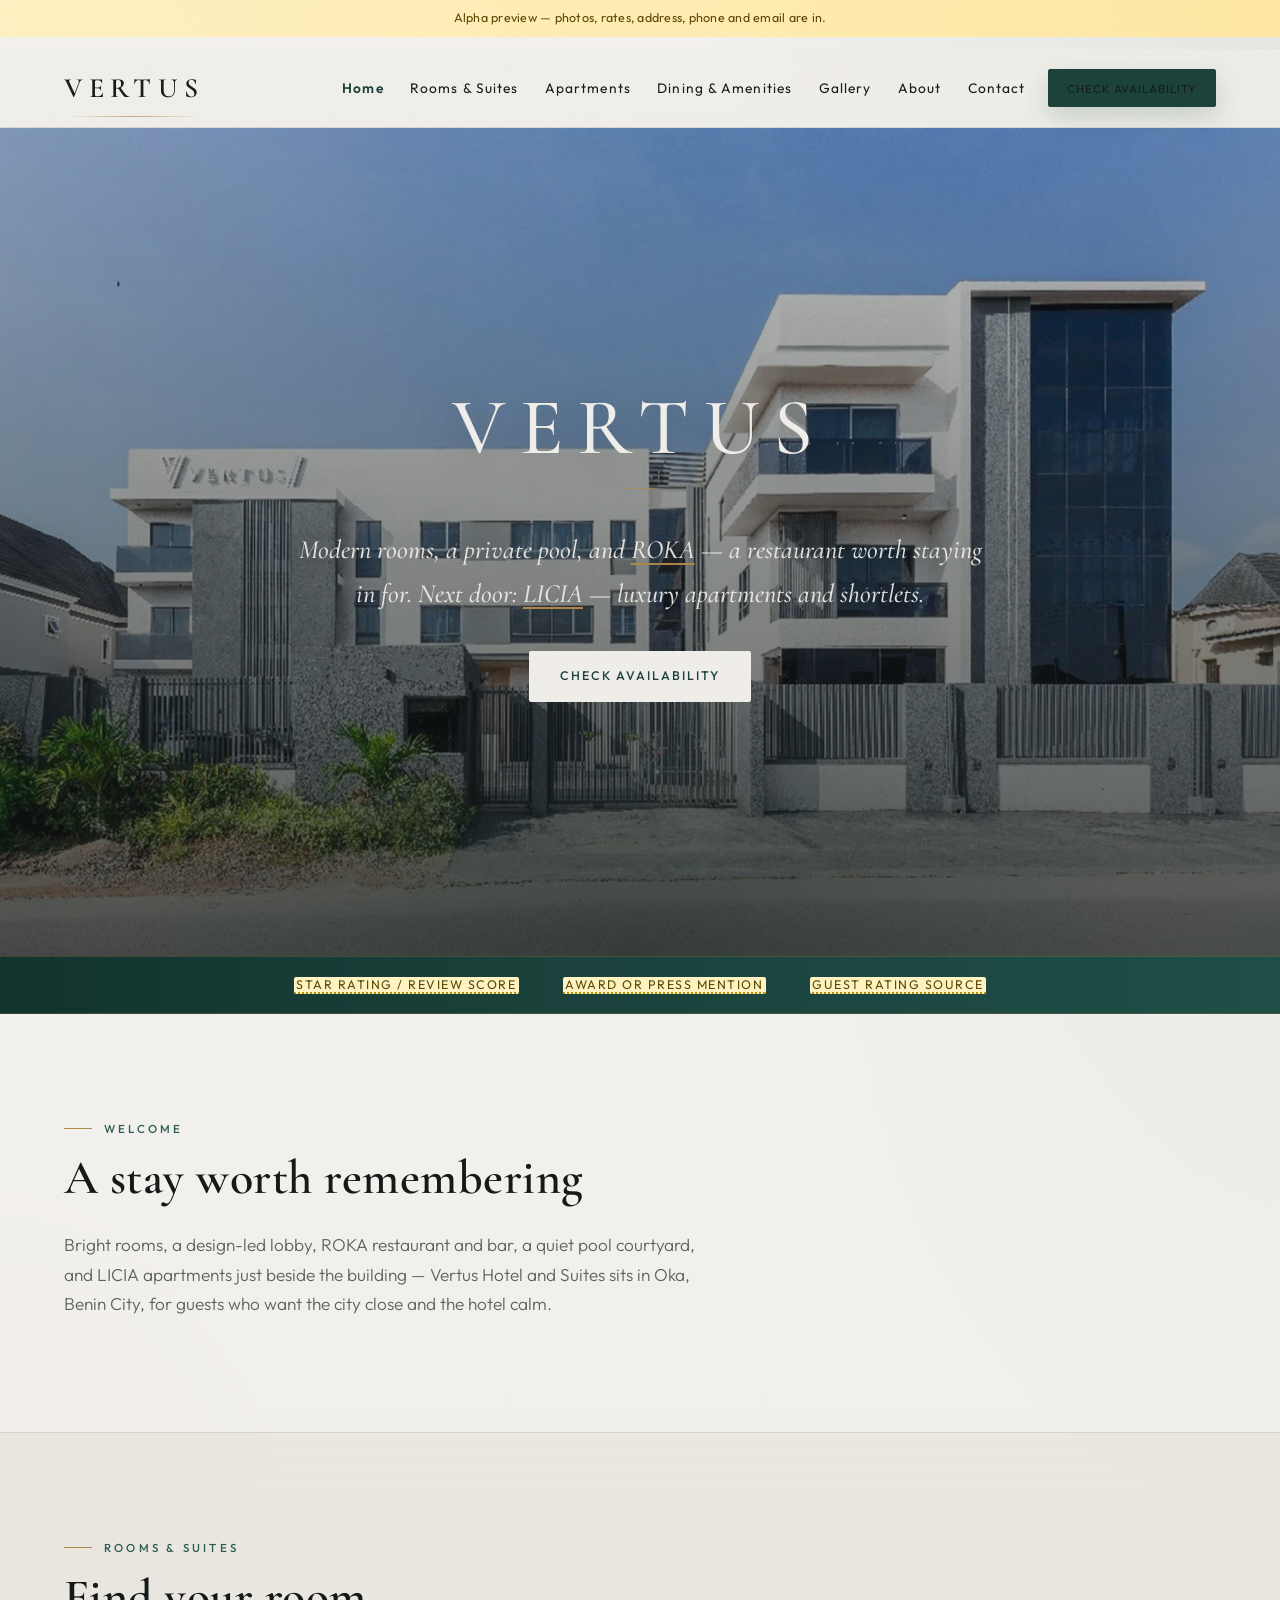
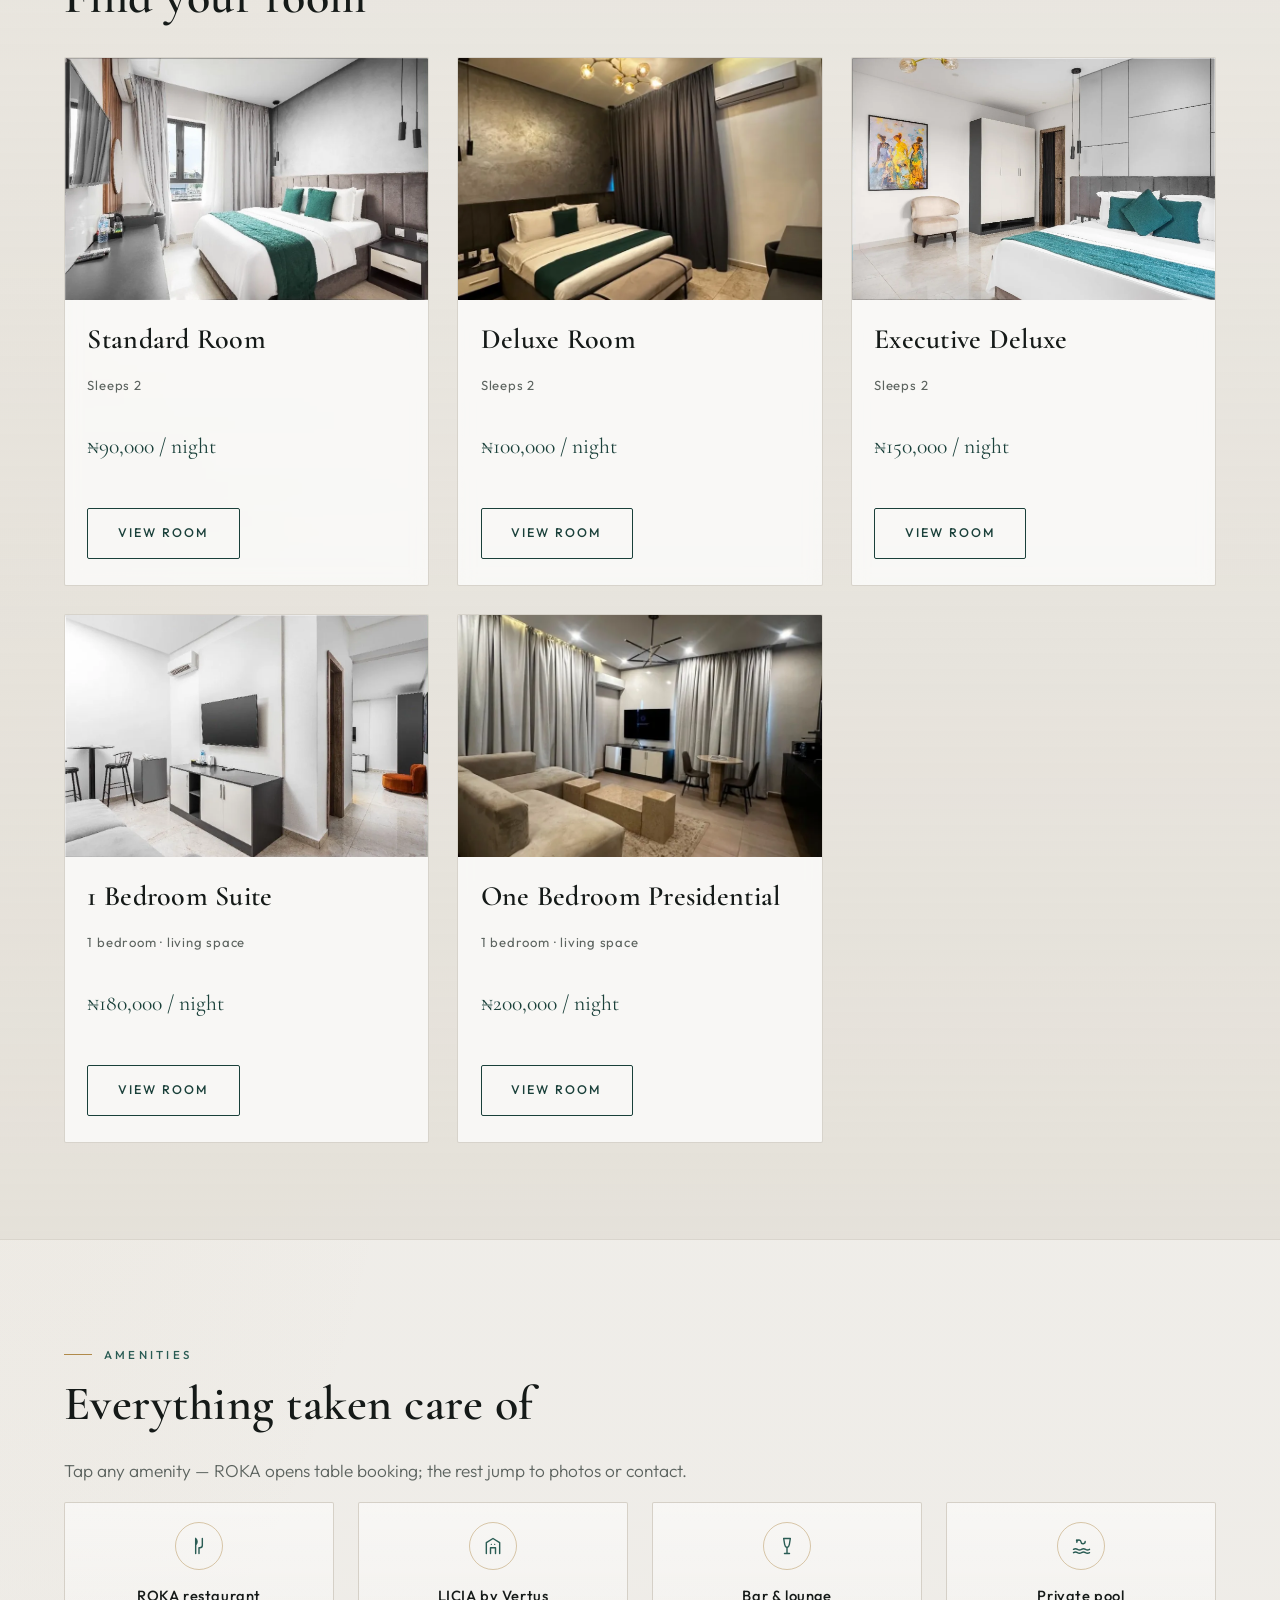
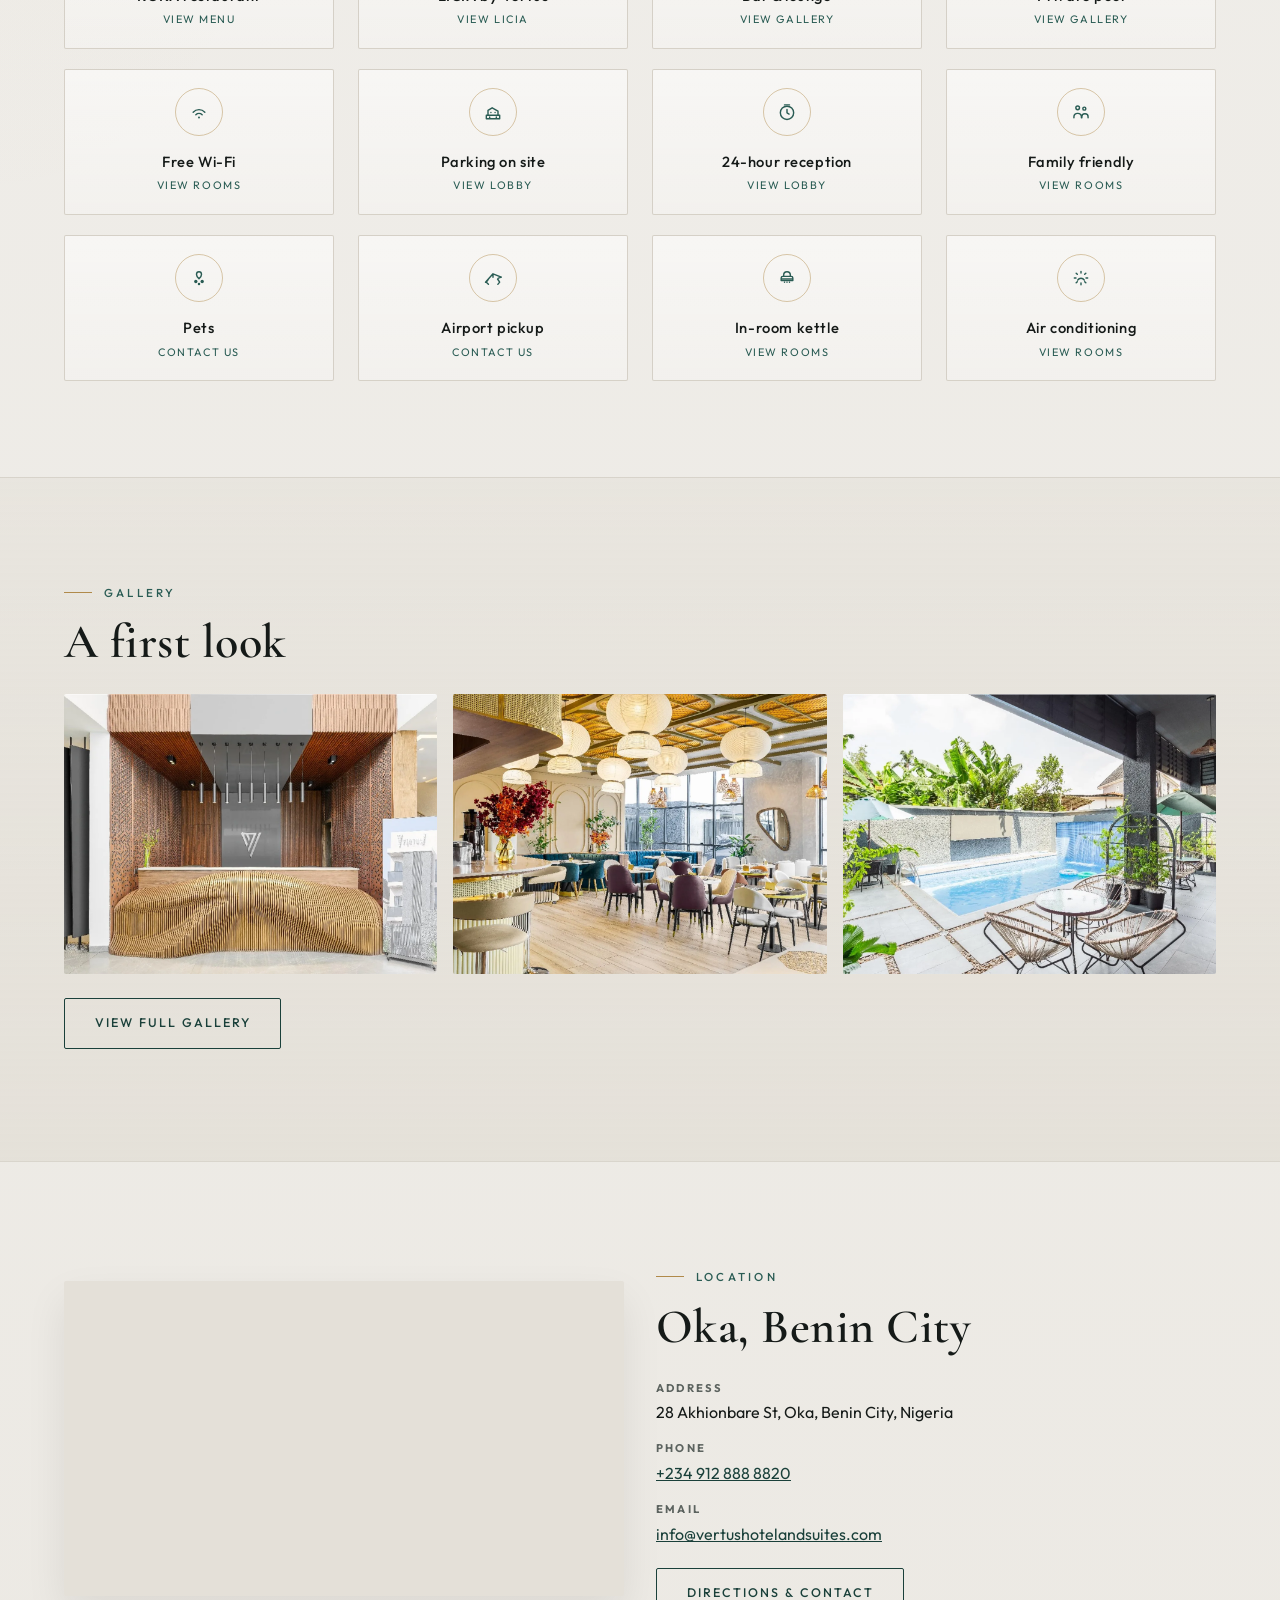
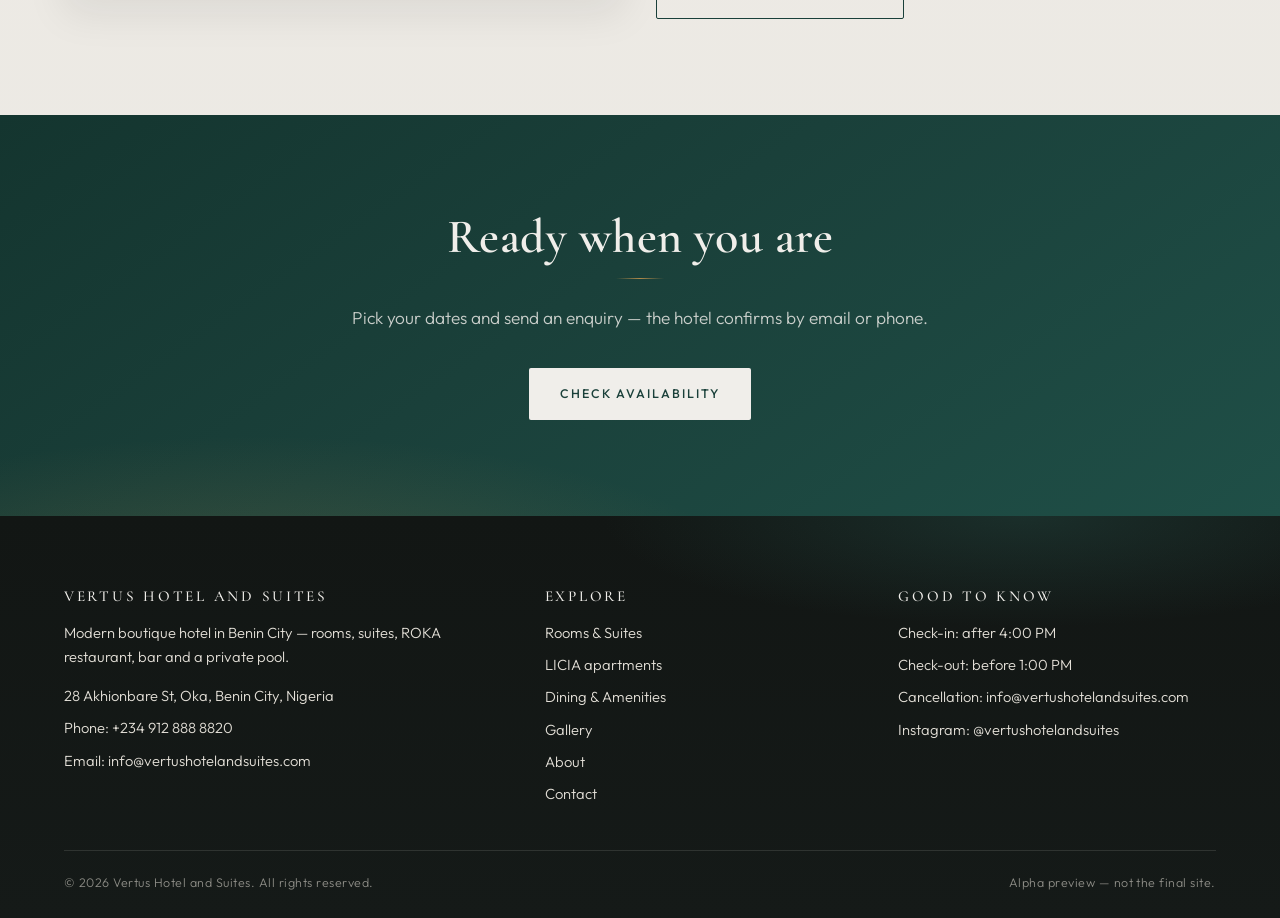
==== commit dd9773b4: "Publish the current hotel site with rates, room photos, LICIA apartments, and contact email. Co-auth" ====
--- a/index.html
+++ b/index.html
@@ -3,8 +3,8 @@
 <head>
   <meta charset="UTF-8">
   <meta name="viewport" content="width=device-width, initial-scale=1.0">
-  <title>Vertus Hotel and Suites — Benin City | Rooms, Dining &amp; Enquiries</title>
-  <meta name="description" content="Vertus Hotel and Suites in Benin City, Nigeria — modern rooms and suites, ROKA restaurant, bar and private pool at 28 Akhionbare St, Oka. Check availability and send a booking enquiry.">
+  <title>Vertus Hotel and Suites — Benin City | Rooms, Apartments &amp; Shortlets</title>
+  <meta name="description" content="Vertus Hotel and Suites in Benin City, Nigeria — rooms, suites, and LICIA luxury apartments and shortlets beside the hotel. ROKA restaurant, bar and private pool at 28 Akhionbare St, Oka.">
   <meta property="og:type" content="website">
   <meta property="og:title" content="Vertus Hotel and Suites — Benin City">
   <meta property="og:description" content="Modern rooms and suites, dining, a private pool and warm hospitality in Oka, Benin City. Check availability and send a booking enquiry.">
@@ -19,9 +19,10 @@
     "@type": "Hotel",
     "name": "Vertus Hotel and Suites",
     "alternateName": "Vertus",
-    "description": "Modern boutique hotel in Benin City with rooms, suites, ROKA restaurant, bar and private pool.",
+    "description": "Modern boutique hotel in Benin City with rooms, suites, LICIA luxury apartments and shortlets, ROKA restaurant, bar and private pool.",
     "url": "https://TBD-DOMAIN.example/",
     "telephone": "+2349128888820",
+    "email": "info@vertushotelandsuites.com",
     "address": {
       "@type": "PostalAddress",
       "streetAddress": "28 Akhionbare St, Oka",
@@ -43,13 +44,14 @@
       { "@type": "LocationFeatureSpecification", "name": "Free Wi-Fi" },
       { "@type": "LocationFeatureSpecification", "name": "Parking" },
       { "@type": "LocationFeatureSpecification", "name": "24-hour reception" },
-      { "@type": "LocationFeatureSpecification", "name": "Family friendly" }
+      { "@type": "LocationFeatureSpecification", "name": "Family friendly" },
+      { "@type": "LocationFeatureSpecification", "name": "LICIA apartments and shortlets" }
     ]
   }
   </script>
 </head>
 <body>
-  <p class="alpha-note">Alpha preview — photos, address and phone are in. <span class="tbd">Rates, email and a few room details</span> still pending.</p>
+  <p class="alpha-note">Alpha preview — photos, rates, address, phone and email are in.</p>
 
   <header class="site-header">
     <div class="container site-header__inner">
@@ -61,6 +63,7 @@
         <ul>
           <li><a href="index.html" aria-current="page">Home</a></li>
           <li><a href="rooms.html">Rooms &amp; Suites</a></li>
+          <li><a href="licia.html">Apartments</a></li>
           <li><a href="dining.html">Dining &amp; Amenities</a></li>
           <li><a href="gallery.html">Gallery</a></li>
           <li><a href="about.html">About</a></li>
@@ -76,7 +79,7 @@
       <img class="hero__img" src="assets/img/hero-home.webp" alt="The modern white and charcoal exterior of Vertus Hotel" fetchpriority="high" width="1920" height="1143">
       <div class="hero__content">
         <h1>Vertus</h1>
-        <p class="hero__tagline">Modern rooms, a private pool, and <a class="hero__inline-link" href="dining.html#reserve">ROKA</a> — a restaurant worth staying in for.</p>
+        <p class="hero__tagline">Modern rooms, a private pool, and <a class="hero__inline-link" href="dining.html#reserve">ROKA</a> — a restaurant worth staying in for. Next door: <a class="hero__inline-link" href="licia.html" target="_blank" rel="noopener noreferrer">LICIA</a> — luxury apartments and shortlets.</p>
         <a class="btn btn--light" href="contact.html#enquiry">Check availability</a>
       </div>
     </section>
@@ -95,7 +98,7 @@
       <div class="container reveal">
         <span class="eyebrow">Welcome</span>
         <h2>A stay worth remembering</h2>
-        <p class="lede">Bright rooms, a design-led lobby, ROKA restaurant and bar, and a quiet pool courtyard — Vertus Hotel and Suites sits in Oka, Benin City, for guests who want the city close and the hotel calm.</p>
+        <p class="lede">Bright rooms, a design-led lobby, ROKA restaurant and bar, a quiet pool courtyard, and LICIA apartments just beside the building — Vertus Hotel and Suites sits in Oka, Benin City, for guests who want the city close and the hotel calm.</p>
       </div>
     </section>
 
@@ -107,30 +110,58 @@
         </div>
         <div class="grid grid--3">
           <article class="card reveal">
-            <img src="assets/img/room-classic.webp" alt="Classic Room with white linens and emerald accents" loading="lazy" width="1400" height="1042">
-            <div class="card__body">
-              <h3>Classic Room</h3>
-              <p class="card__meta">Sleeps 2 · <span class="tbd">key features</span></p>
-              <p class="card__rate">from <span class="tbd">¤000</span> / night</p>
-              <a class="btn btn--ghost" href="rooms.html#classic">View room</a>
-            </div>
-          </article>
-          <article class="card reveal">
-            <img src="assets/img/room-deluxe.webp" alt="Deluxe Room with teal accents and a gold chandelier" loading="lazy" width="1400" height="932">
+            <a class="card__media-link" href="assets/img/room-standard.webp" data-lightbox data-caption="Standard Room">
+              <img src="assets/img/room-standard.webp" alt="Standard Room with white linens, teal accents and a work desk" loading="lazy" width="1024" height="681">
+            </a>
+            <div class="card__body">
+              <h3>Standard Room</h3>
+              <p class="card__meta">Sleeps 2</p>
+              <p class="card__rate">₦90,000 / night</p>
+              <a class="btn btn--ghost" href="rooms.html#standard">View room</a>
+            </div>
+          </article>
+          <article class="card reveal">
+            <a class="card__media-link" href="assets/img/room-deluxe.webp" data-lightbox data-caption="Deluxe Room">
+              <img src="assets/img/room-deluxe.webp" alt="Deluxe Room with teal accents and a gold chandelier" loading="lazy" width="768" height="1024">
+            </a>
             <div class="card__body">
               <h3>Deluxe Room</h3>
-              <p class="card__meta">Sleeps 2–3 · <span class="tbd">key features</span></p>
-              <p class="card__rate">from <span class="tbd">¤000</span> / night</p>
+              <p class="card__meta">Sleeps 2</p>
+              <p class="card__rate">₦100,000 / night</p>
               <a class="btn btn--ghost" href="rooms.html#deluxe">View room</a>
             </div>
           </article>
           <article class="card reveal">
-            <img src="assets/img/room-suite.webp" alt="Suite living area with sofa, dining table and balcony light" loading="lazy" width="1400" height="933">
-            <div class="card__body">
-              <h3>Suite</h3>
-              <p class="card__meta">Sleeps 2–4 · living space · kitchenette</p>
-              <p class="card__rate">from <span class="tbd">¤000</span> / night</p>
-              <a class="btn btn--ghost" href="rooms.html#suite">View room</a>
+            <a class="card__media-link" href="assets/img/room-extra-6.webp" data-lightbox data-caption="Executive Deluxe">
+              <img src="assets/img/room-extra-6.webp" alt="Executive Deluxe Room with teal accents" loading="lazy" width="1400" height="932">
+            </a>
+            <div class="card__body">
+              <h3>Executive Deluxe</h3>
+              <p class="card__meta">Sleeps 2</p>
+              <p class="card__rate">₦150,000 / night</p>
+              <a class="btn btn--ghost" href="rooms.html#executive-deluxe">View room</a>
+            </div>
+          </article>
+          <article class="card reveal">
+            <a class="card__media-link" href="assets/img/room-1bed-suite.webp" data-lightbox data-caption="1 Bedroom Suite">
+              <img src="assets/img/room-1bed-suite.webp" alt="1 Bedroom Suite living area" loading="lazy" width="1024" height="681">
+            </a>
+            <div class="card__body">
+              <h3>1 Bedroom Suite</h3>
+              <p class="card__meta">1 bedroom · living space</p>
+              <p class="card__rate">₦180,000 / night</p>
+              <a class="btn btn--ghost" href="rooms.html#one-bedroom-suite">View room</a>
+            </div>
+          </article>
+          <article class="card reveal">
+            <a class="card__media-link" href="assets/img/room-presidential.webp" data-lightbox data-caption="One Bedroom Presidential">
+              <img src="assets/img/room-presidential.webp" alt="One Bedroom Presidential living area" loading="lazy" width="768" height="1024">
+            </a>
+            <div class="card__body">
+              <h3>One Bedroom Presidential</h3>
+              <p class="card__meta">1 bedroom · living space</p>
+              <p class="card__rate">₦200,000 / night</p>
+              <a class="btn btn--ghost" href="rooms.html#presidential">View room</a>
             </div>
           </article>
         </div>
@@ -147,77 +178,108 @@
         <ul class="amenity-links">
           <li>
             <a class="amenity-link" href="menu.html" target="_blank" rel="noopener noreferrer">
-              <span class="amenity-mark" aria-hidden="true">R</span>
+              <span class="amenity-mark" aria-hidden="true">
+                <svg viewBox="0 0 24 24"><path d="M8 3v18M8 3c2 2.2 2 5.5 0 8M16 3v8a3 3 0 0 1-3 3h-1V21"/></svg>
+              </span>
               <span class="amenity-link__label">ROKA restaurant</span>
               <span class="amenity-link__hint">View menu</span>
             </a>
           </li>
           <li>
+            <a class="amenity-link" href="licia.html" target="_blank" rel="noopener noreferrer">
+              <span class="amenity-mark" aria-hidden="true">
+                <svg viewBox="0 0 24 24"><path d="M4 21V8l8-5 8 5v13M9 21v-7h6v7M10 10h.01M14 10h.01M10 14h.01M14 14h.01"/></svg>
+              </span>
+              <span class="amenity-link__label">LICIA by Vertus</span>
+              <span class="amenity-link__hint">View LICIA</span>
+            </a>
+          </li>
+          <li>
             <a class="amenity-link" href="gallery.html#bar">
-              <span class="amenity-mark" aria-hidden="true">B</span>
+              <span class="amenity-mark" aria-hidden="true">
+                <svg viewBox="0 0 24 24"><path d="M8 3h8l-1.2 7.2A4.8 4.8 0 0 1 12 14a4.8 4.8 0 0 1-2.8-3.8L8 3ZM12 14v7M9 21h6"/></svg>
+              </span>
               <span class="amenity-link__label">Bar &amp; lounge</span>
               <span class="amenity-link__hint">View gallery</span>
             </a>
           </li>
           <li>
             <a class="amenity-link" href="gallery.html#pool">
-              <span class="amenity-mark" aria-hidden="true">P</span>
+              <span class="amenity-mark" aria-hidden="true">
+                <svg viewBox="0 0 24 24"><path d="M3 16c1.6-1 3.2-1 4.8 0s3.2 1 4.8 0 3.2-1 4.8 0 3.2 1 4.8 0M3 20c1.6-1 3.2-1 4.8 0s3.2 1 4.8 0 3.2-1 4.8 0 3.2 1 4.8 0M7 7.5A2.5 2.5 0 0 1 12 7a2.5 2.5 0 0 0 5-.5"/><circle class="icon-dot" cx="7" cy="5" r="1.2"/></svg>
+              </span>
               <span class="amenity-link__label">Private pool</span>
               <span class="amenity-link__hint">View gallery</span>
             </a>
           </li>
           <li>
             <a class="amenity-link" href="gallery.html#rooms">
-              <span class="amenity-mark" aria-hidden="true">W</span>
+              <span class="amenity-mark" aria-hidden="true">
+                <svg viewBox="0 0 24 24"><path d="M5 12.2a9.5 9.5 0 0 1 14 0M8.2 15.4a5.5 5.5 0 0 1 7.6 0"/><circle class="icon-dot" cx="12" cy="18.6" r="1.15"/></svg>
+              </span>
               <span class="amenity-link__label">Free Wi-Fi</span>
               <span class="amenity-link__hint">View rooms</span>
             </a>
           </li>
           <li>
             <a class="amenity-link" href="gallery.html#lobby">
-              <span class="amenity-mark" aria-hidden="true">C</span>
+              <span class="amenity-mark" aria-hidden="true">
+                <svg viewBox="0 0 24 24"><path d="M4 16h16v4H4zM6 16V10l5-3 7 4v5M8 20v-2M16 20v-2M9.5 12.5h.01M14.5 12.5h.01"/></svg>
+              </span>
               <span class="amenity-link__label">Parking on site</span>
               <span class="amenity-link__hint">View lobby</span>
             </a>
           </li>
           <li>
             <a class="amenity-link" href="gallery.html#lobby">
-              <span class="amenity-mark" aria-hidden="true">24</span>
+              <span class="amenity-mark" aria-hidden="true">
+                <svg viewBox="0 0 24 24"><circle cx="12" cy="13" r="8"/><path d="M12 9v4l2.5 1.5M9 3.5h6"/></svg>
+              </span>
               <span class="amenity-link__label">24-hour reception</span>
               <span class="amenity-link__hint">View lobby</span>
             </a>
           </li>
           <li>
             <a class="amenity-link" href="gallery.html#rooms">
-              <span class="amenity-mark" aria-hidden="true">F</span>
+              <span class="amenity-mark" aria-hidden="true">
+                <svg viewBox="0 0 24 24"><circle cx="8" cy="7" r="2.2"/><circle cx="16" cy="8" r="1.8"/><path d="M3.5 19v-1.2A4.2 4.2 0 0 1 7.7 13.6h.6A4.2 4.2 0 0 1 12.5 17.8V19M13 19v-1.4a3.6 3.6 0 0 1 3.5-3.5h.4A3.6 3.6 0 0 1 20.5 17.7V19"/></svg>
+              </span>
               <span class="amenity-link__label">Family friendly</span>
               <span class="amenity-link__hint">View rooms</span>
             </a>
           </li>
           <li>
             <a class="amenity-link" href="contact.html">
-              <span class="amenity-mark" aria-hidden="true">D</span>
+              <span class="amenity-mark" aria-hidden="true">
+                <svg viewBox="0 0 24 24"><path d="M12 4.5c1.7 0 3 1.4 3 3.2 0 2.4-3 5.3-3 5.3S9 10.1 9 7.7c0-1.8 1.3-3.2 3-3.2Z"/><circle class="icon-dot" cx="8.2" cy="16.2" r="2"/><circle class="icon-dot" cx="15.8" cy="16.2" r="2"/><circle class="icon-dot" cx="12" cy="19.2" r="1.5"/></svg>
+              </span>
               <span class="amenity-link__label">Pets</span>
               <span class="amenity-link__hint">Contact us</span>
             </a>
           </li>
           <li>
             <a class="amenity-link" href="contact.html">
-              <span class="amenity-mark" aria-hidden="true">T</span>
+              <span class="amenity-mark" aria-hidden="true">
+                <svg viewBox="0 0 24 24"><path d="M3 17 12 7l10 4-3.5 1.2M12 7v4M6.5 19.5 4 17l2.2-3.2M17.5 13.2 20 17l-2.2 2.6"/></svg>
+              </span>
               <span class="amenity-link__label">Airport pickup</span>
               <span class="amenity-link__hint">Contact us</span>
             </a>
           </li>
           <li>
             <a class="amenity-link" href="gallery.html#rooms">
-              <span class="amenity-mark" aria-hidden="true">K</span>
+              <span class="amenity-mark" aria-hidden="true">
+                <svg viewBox="0 0 24 24"><path d="M7 10h10a2 2 0 0 1 2 2v1H5v-1a2 2 0 0 1 2-2ZM5 13h14v2H5zM8 10V8.5A4 4 0 0 1 16 8.5V10M9 17h.01M12 17h.01M15 17h.01"/></svg>
+              </span>
               <span class="amenity-link__label">In-room kettle</span>
               <span class="amenity-link__hint">View rooms</span>
             </a>
           </li>
           <li>
             <a class="amenity-link" href="gallery.html#rooms">
-              <span class="amenity-mark" aria-hidden="true">A</span>
+              <span class="amenity-mark" aria-hidden="true">
+                <svg viewBox="0 0 24 24"><path d="M12 4v2M12 18v2M4 12h2M18 12h2M6.2 6.2l1.4 1.4M16.4 16.4l1.4 1.4M17.8 6.2l-1.4 1.4M7.6 16.4l-1.4 1.4"/><path d="M8 14.5c2-3 6-3 8 0"/></svg>
+              </span>
               <span class="amenity-link__label">Air conditioning</span>
               <span class="amenity-link__hint">View rooms</span>
             </a>
@@ -256,7 +318,7 @@
           <ul class="contact-list">
             <li><strong>Address</strong> 28 Akhionbare St, Oka, Benin City, Nigeria</li>
             <li><strong>Phone</strong> <a href="tel:+2349128888820">+234 912 888 8820</a></li>
-            <li><strong>Email</strong> <span class="tbd">email pending</span></li>
+            <li><strong>Email</strong> <a href="mailto:info@vertushotelandsuites.com">info@vertushotelandsuites.com</a></li>
           </ul>
           <a class="btn btn--ghost" href="contact.html">Directions &amp; contact</a>
         </div>
@@ -281,13 +343,14 @@
           <ul>
             <li>28 Akhionbare St, Oka, Benin City, Nigeria</li>
             <li>Phone: <a href="tel:+2349128888820">+234 912 888 8820</a></li>
-            <li>Email: <span class="tbd">email pending</span></li>
+            <li>Email: <a href="mailto:info@vertushotelandsuites.com">info@vertushotelandsuites.com</a></li>
           </ul>
         </div>
         <div>
           <h3>Explore</h3>
           <ul>
             <li><a href="rooms.html">Rooms &amp; Suites</a></li>
+            <li><a href="licia.html" target="_blank" rel="noopener noreferrer">LICIA apartments</a></li>
             <li><a href="dining.html">Dining &amp; Amenities</a></li>
             <li><a href="gallery.html">Gallery</a></li>
             <li><a href="about.html">About</a></li>
@@ -299,7 +362,7 @@
           <ul>
             <li>Check-in: after 4:00 PM</li>
             <li>Check-out: before 1:00 PM</li>
-            <li>Cancellation: <span class="tbd">policy pending</span></li>
+            <li>Cancellation: <a href="mailto:info@vertushotelandsuites.com">info@vertushotelandsuites.com</a></li>
             <li>Instagram: <a href="https://www.instagram.com/vertushotelandsuites/" target="_blank" rel="noopener noreferrer">@vertushotelandsuites</a></li>
           </ul>
         </div>
--- a/css/style.css
+++ b/css/style.css
@@ -329,7 +329,7 @@
   .site-nav ul {
     flex-direction: row;
     align-items: center;
-    gap: 1.5rem;
+    gap: 1.15rem;
   }
 
   .site-nav .nav-cta { margin: 0; }
@@ -564,14 +564,43 @@
   gap: 0.55rem;
 }
 
+.room__gallery a {
+  display: block;
+  overflow: hidden;
+  border-radius: var(--radius);
+  height: 100%;
+  cursor: pointer;
+}
+
 .room__gallery img {
   border-radius: var(--radius);
   object-fit: cover;
   width: 100%;
   height: 100%;
-}
-
-.room__gallery img:first-child { grid-row: span 2; aspect-ratio: 3 / 2; }
+  transition: transform 0.7s var(--ease-out);
+}
+
+.room__gallery a:hover img { transform: scale(1.04); }
+
+.room__gallery > :first-child { grid-row: span 2; }
+
+.room__gallery > :first-child img { aspect-ratio: 3 / 2; }
+
+.room__gallery--4 > :first-child { grid-row: span 3; }
+
+.room__gallery--5 {
+  grid-template-columns: 1.35fr 1fr 1fr;
+}
+
+.room__gallery--5 > :first-child { grid-row: span 2; }
+
+@media (max-width: 40rem) {
+  .room__gallery--5 { grid-template-columns: 1fr 1fr; }
+  .room__gallery--5 > :first-child {
+    grid-column: 1 / -1;
+    grid-row: auto;
+  }
+}
 
 .room__facts {
   list-style: none;
@@ -682,10 +711,23 @@
   margin: 0;
   border: 1px solid var(--brass-soft);
   border-radius: 50%;
-  font-family: var(--font-display);
-  font-size: 1.15rem;
   color: var(--accent);
   transition: border-color 0.3s ease, background 0.3s ease, color 0.3s ease;
+}
+
+.amenity-mark svg {
+  width: 1.25rem;
+  height: 1.25rem;
+  fill: none;
+  stroke: currentColor;
+  stroke-width: 1.7;
+  stroke-linecap: round;
+  stroke-linejoin: round;
+}
+
+.amenity-mark .icon-dot {
+  fill: currentColor;
+  stroke: none;
 }
 
 .amenity-link:hover .amenity-mark,
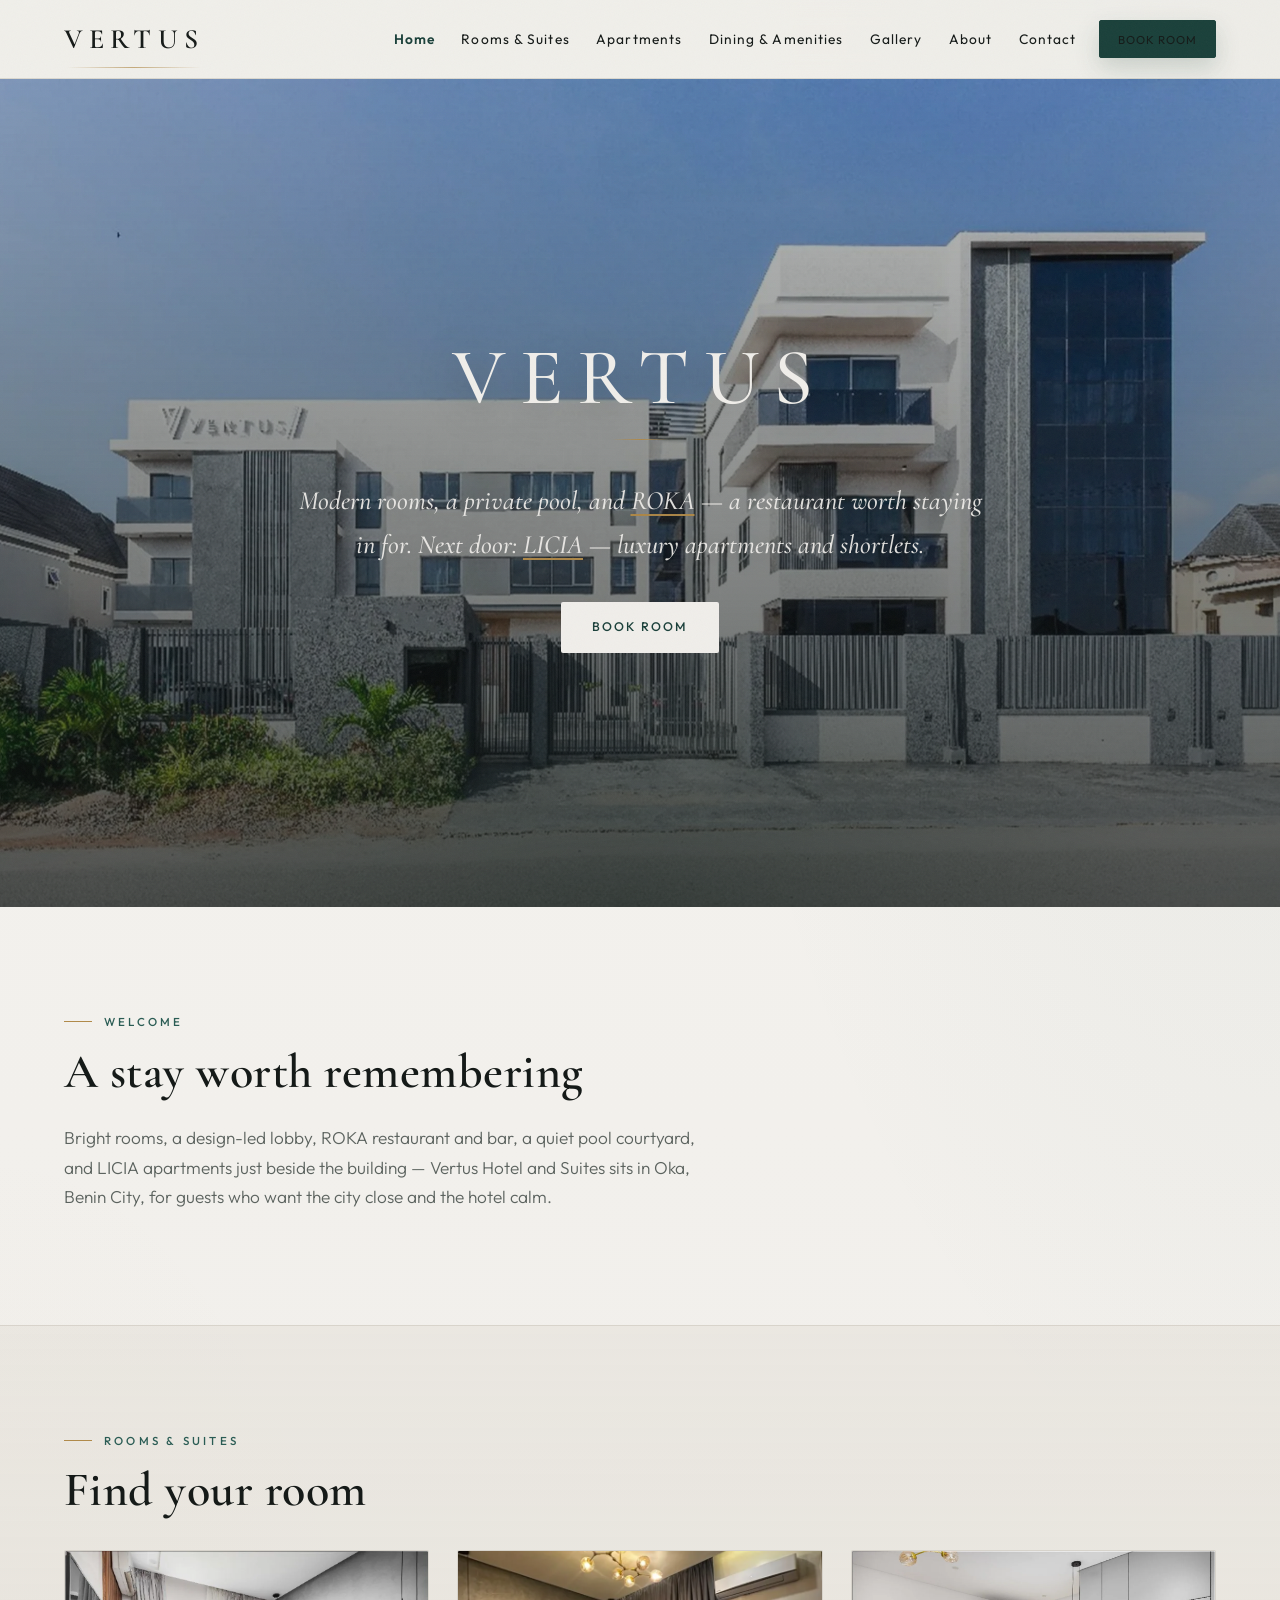
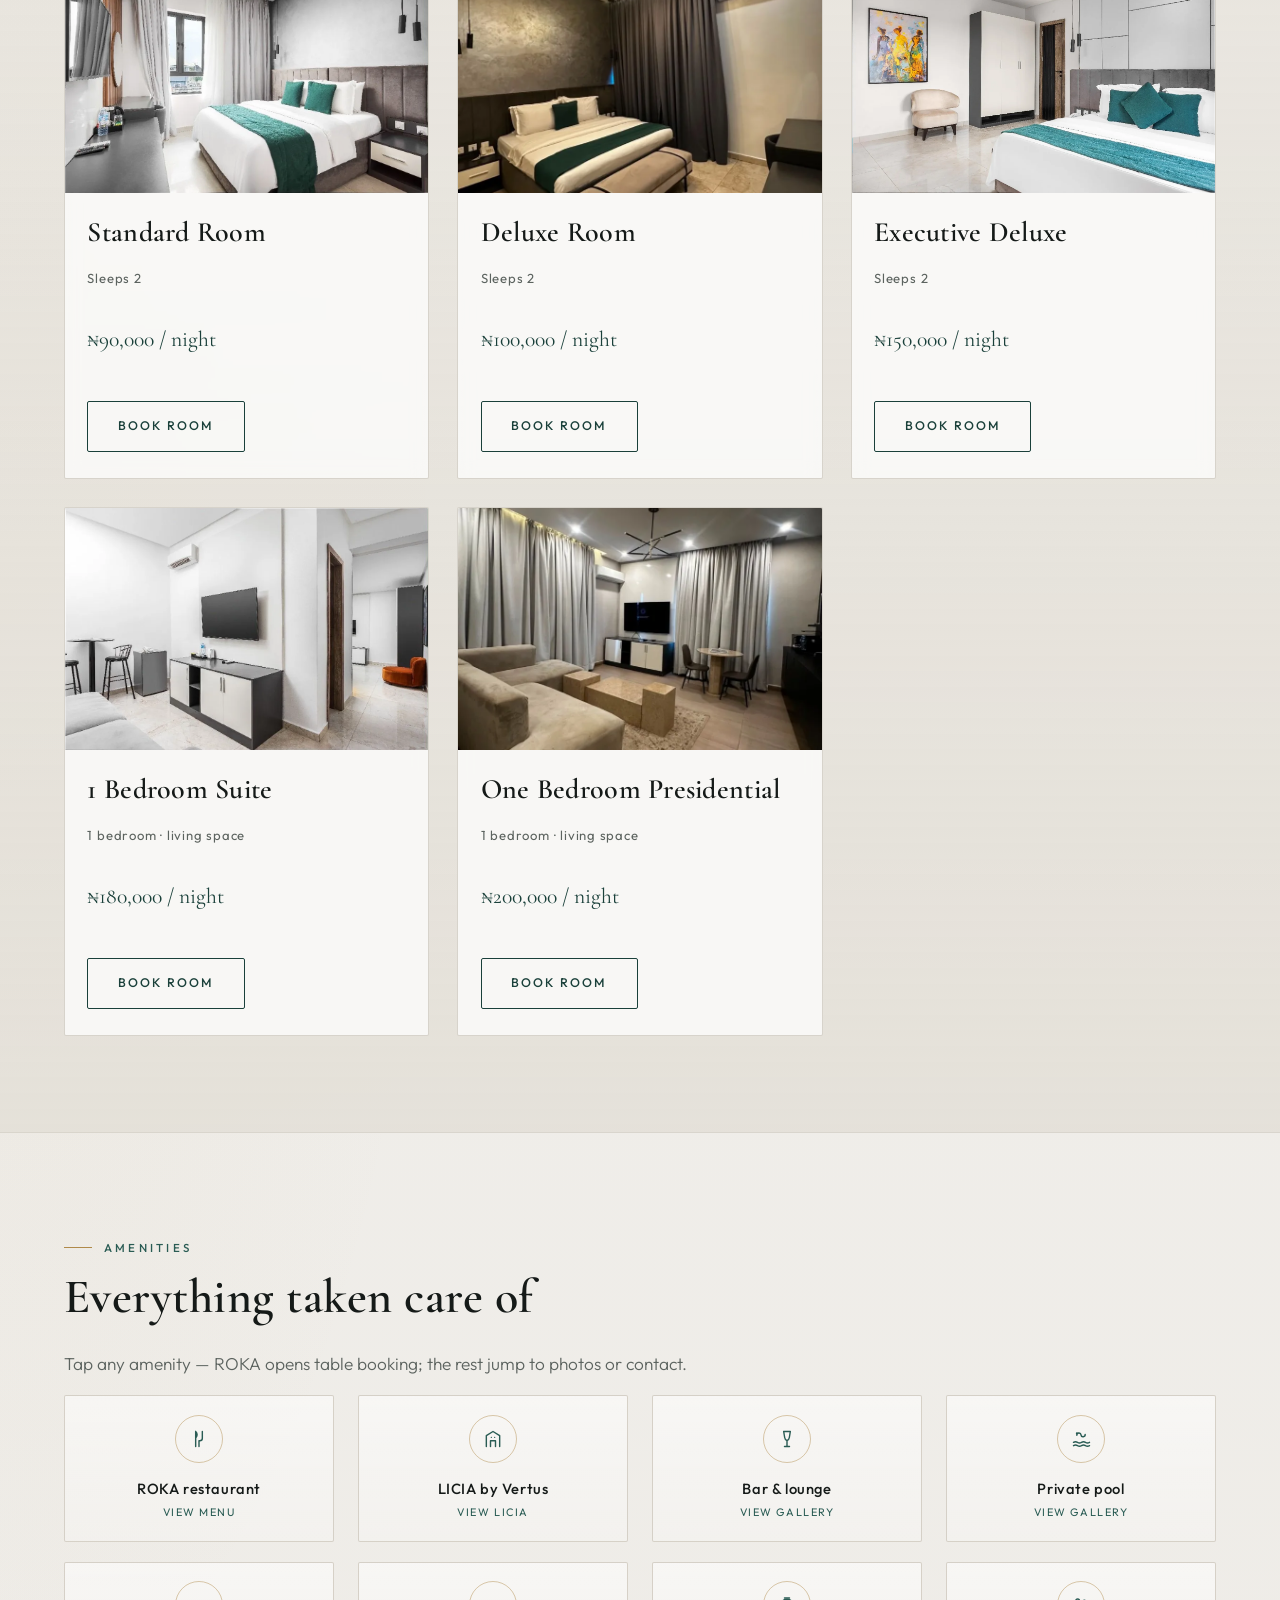
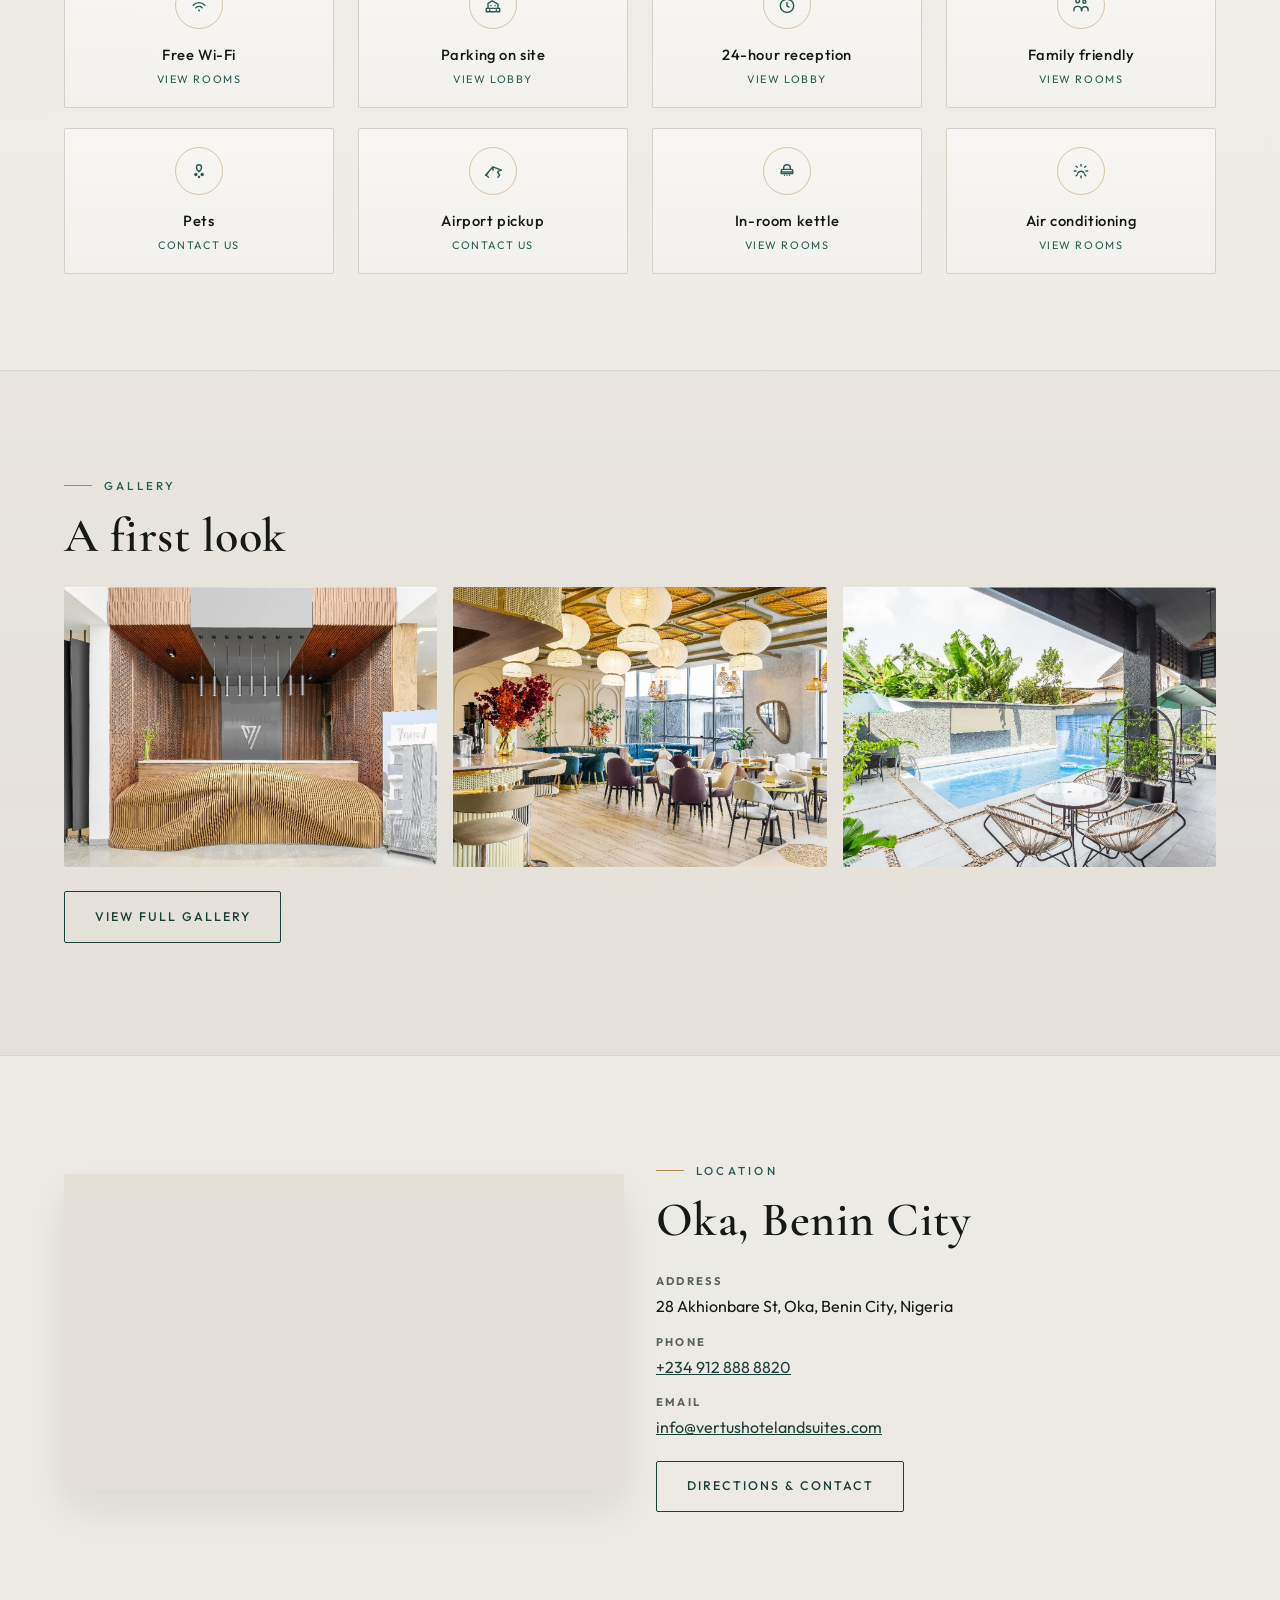
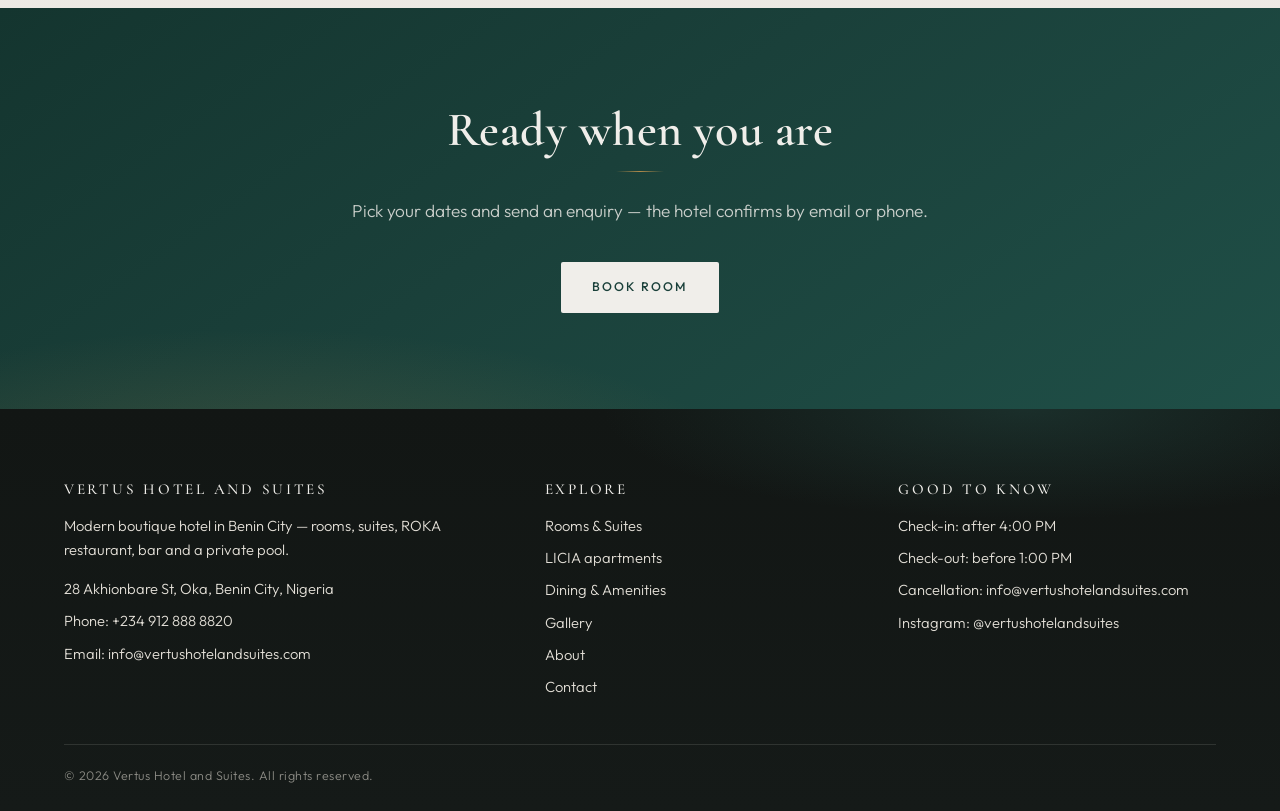
==== commit 72227dd3: "Drop alpha banners and rename booking CTAs to Book room. Co-authored-by: Cursor <cursoragent@cursor." ====
--- a/index.html
+++ b/index.html
@@ -7,7 +7,7 @@
   <meta name="description" content="Vertus Hotel and Suites in Benin City, Nigeria — rooms, suites, and LICIA luxury apartments and shortlets beside the hotel. ROKA restaurant, bar and private pool at 28 Akhionbare St, Oka.">
   <meta property="og:type" content="website">
   <meta property="og:title" content="Vertus Hotel and Suites — Benin City">
-  <meta property="og:description" content="Modern rooms and suites, dining, a private pool and warm hospitality in Oka, Benin City. Check availability and send a booking enquiry.">
+  <meta property="og:description" content="Modern rooms and suites, dining, a private pool and warm hospitality in Oka, Benin City. Book a room or send an enquiry.">
   <meta property="og:image" content="assets/img/hero-home.webp">
   <link rel="preconnect" href="https://fonts.googleapis.com">
   <link rel="preconnect" href="https://fonts.gstatic.com" crossorigin>
@@ -51,7 +51,6 @@
   </script>
 </head>
 <body>
-  <p class="alpha-note">Alpha preview — photos, rates, address, phone and email are in.</p>
 
   <header class="site-header">
     <div class="container site-header__inner">
@@ -68,7 +67,7 @@
           <li><a href="gallery.html">Gallery</a></li>
           <li><a href="about.html">About</a></li>
           <li><a href="contact.html">Contact</a></li>
-          <li class="nav-cta"><a class="btn btn--solid" href="contact.html#enquiry">Check availability</a></li>
+          <li class="nav-cta"><a class="btn btn--solid" href="contact.html#enquiry">Book room</a></li>
         </ul>
       </nav>
     </div>
@@ -80,19 +79,9 @@
       <div class="hero__content">
         <h1>Vertus</h1>
         <p class="hero__tagline">Modern rooms, a private pool, and <a class="hero__inline-link" href="dining.html#reserve">ROKA</a> — a restaurant worth staying in for. Next door: <a class="hero__inline-link" href="licia.html" target="_blank" rel="noopener noreferrer">LICIA</a> — luxury apartments and shortlets.</p>
-        <a class="btn btn--light" href="contact.html#enquiry">Check availability</a>
-      </div>
-    </section>
-
-    <div class="proof-strip">
-      <div class="container">
-        <ul>
-          <li><span class="tbd">Star rating / review score</span></li>
-          <li><span class="tbd">Award or press mention</span></li>
-          <li><span class="tbd">Guest rating source</span></li>
-        </ul>
-      </div>
-    </div>
+        <a class="btn btn--light" href="contact.html#enquiry">Book room</a>
+      </div>
+    </section>
 
     <section class="section">
       <div class="container reveal">
@@ -117,7 +106,7 @@
               <h3>Standard Room</h3>
               <p class="card__meta">Sleeps 2</p>
               <p class="card__rate">₦90,000 / night</p>
-              <a class="btn btn--ghost" href="rooms.html#standard">View room</a>
+              <a class="btn btn--ghost" href="contact.html#enquiry">Book room</a>
             </div>
           </article>
           <article class="card reveal">
@@ -128,7 +117,7 @@
               <h3>Deluxe Room</h3>
               <p class="card__meta">Sleeps 2</p>
               <p class="card__rate">₦100,000 / night</p>
-              <a class="btn btn--ghost" href="rooms.html#deluxe">View room</a>
+              <a class="btn btn--ghost" href="contact.html#enquiry">Book room</a>
             </div>
           </article>
           <article class="card reveal">
@@ -139,7 +128,7 @@
               <h3>Executive Deluxe</h3>
               <p class="card__meta">Sleeps 2</p>
               <p class="card__rate">₦150,000 / night</p>
-              <a class="btn btn--ghost" href="rooms.html#executive-deluxe">View room</a>
+              <a class="btn btn--ghost" href="contact.html#enquiry">Book room</a>
             </div>
           </article>
           <article class="card reveal">
@@ -150,7 +139,7 @@
               <h3>1 Bedroom Suite</h3>
               <p class="card__meta">1 bedroom · living space</p>
               <p class="card__rate">₦180,000 / night</p>
-              <a class="btn btn--ghost" href="rooms.html#one-bedroom-suite">View room</a>
+              <a class="btn btn--ghost" href="contact.html#enquiry">Book room</a>
             </div>
           </article>
           <article class="card reveal">
@@ -161,7 +150,7 @@
               <h3>One Bedroom Presidential</h3>
               <p class="card__meta">1 bedroom · living space</p>
               <p class="card__rate">₦200,000 / night</p>
-              <a class="btn btn--ghost" href="rooms.html#presidential">View room</a>
+              <a class="btn btn--ghost" href="contact.html#enquiry">Book room</a>
             </div>
           </article>
         </div>
@@ -329,7 +318,7 @@
       <div class="container reveal">
         <h2>Ready when you are</h2>
         <p class="lede" style="margin-inline:auto">Pick your dates and send an enquiry — the hotel confirms by email or phone.</p>
-        <a class="btn btn--light" href="contact.html#enquiry">Check availability</a>
+        <a class="btn btn--light" href="contact.html#enquiry">Book room</a>
       </div>
     </section>
   </main>
@@ -369,7 +358,6 @@
       </div>
       <div class="site-footer__legal">
         <span>&copy; 2026 Vertus Hotel and Suites. All rights reserved.</span>
-        <span>Alpha preview — not the final site.</span>
       </div>
     </div>
   </footer>
--- a/css/style.css
+++ b/css/style.css
@@ -133,16 +133,6 @@
 
 .section--accent .lede { color: rgba(240, 238, 234, 0.82); }
 
-/* Placeholder marker — flags facts still pending */
-.tbd {
-  background: #fff3c4;
-  border-bottom: 2px dotted #b78f00;
-  padding-inline: 0.2em;
-  border-radius: 2px;
-  font-style: normal;
-  color: #5c4700;
-}
-
 /* --------------------------------------------------------------------------
    Buttons
    -------------------------------------------------------------------------- */
@@ -1086,15 +1076,3 @@
   .grid .reveal:nth-child(3) { transition-delay: 0.16s; }
 }
 
-/* --------------------------------------------------------------------------
-   Alpha banner — removed at beta
-   -------------------------------------------------------------------------- */
-
-.alpha-note {
-  background: linear-gradient(90deg, #fff1c2, #ffe8a3);
-  color: #5c4700;
-  text-align: center;
-  font-size: 0.78rem;
-  letter-spacing: 0.02em;
-  padding: 0.5rem var(--pad);
-}
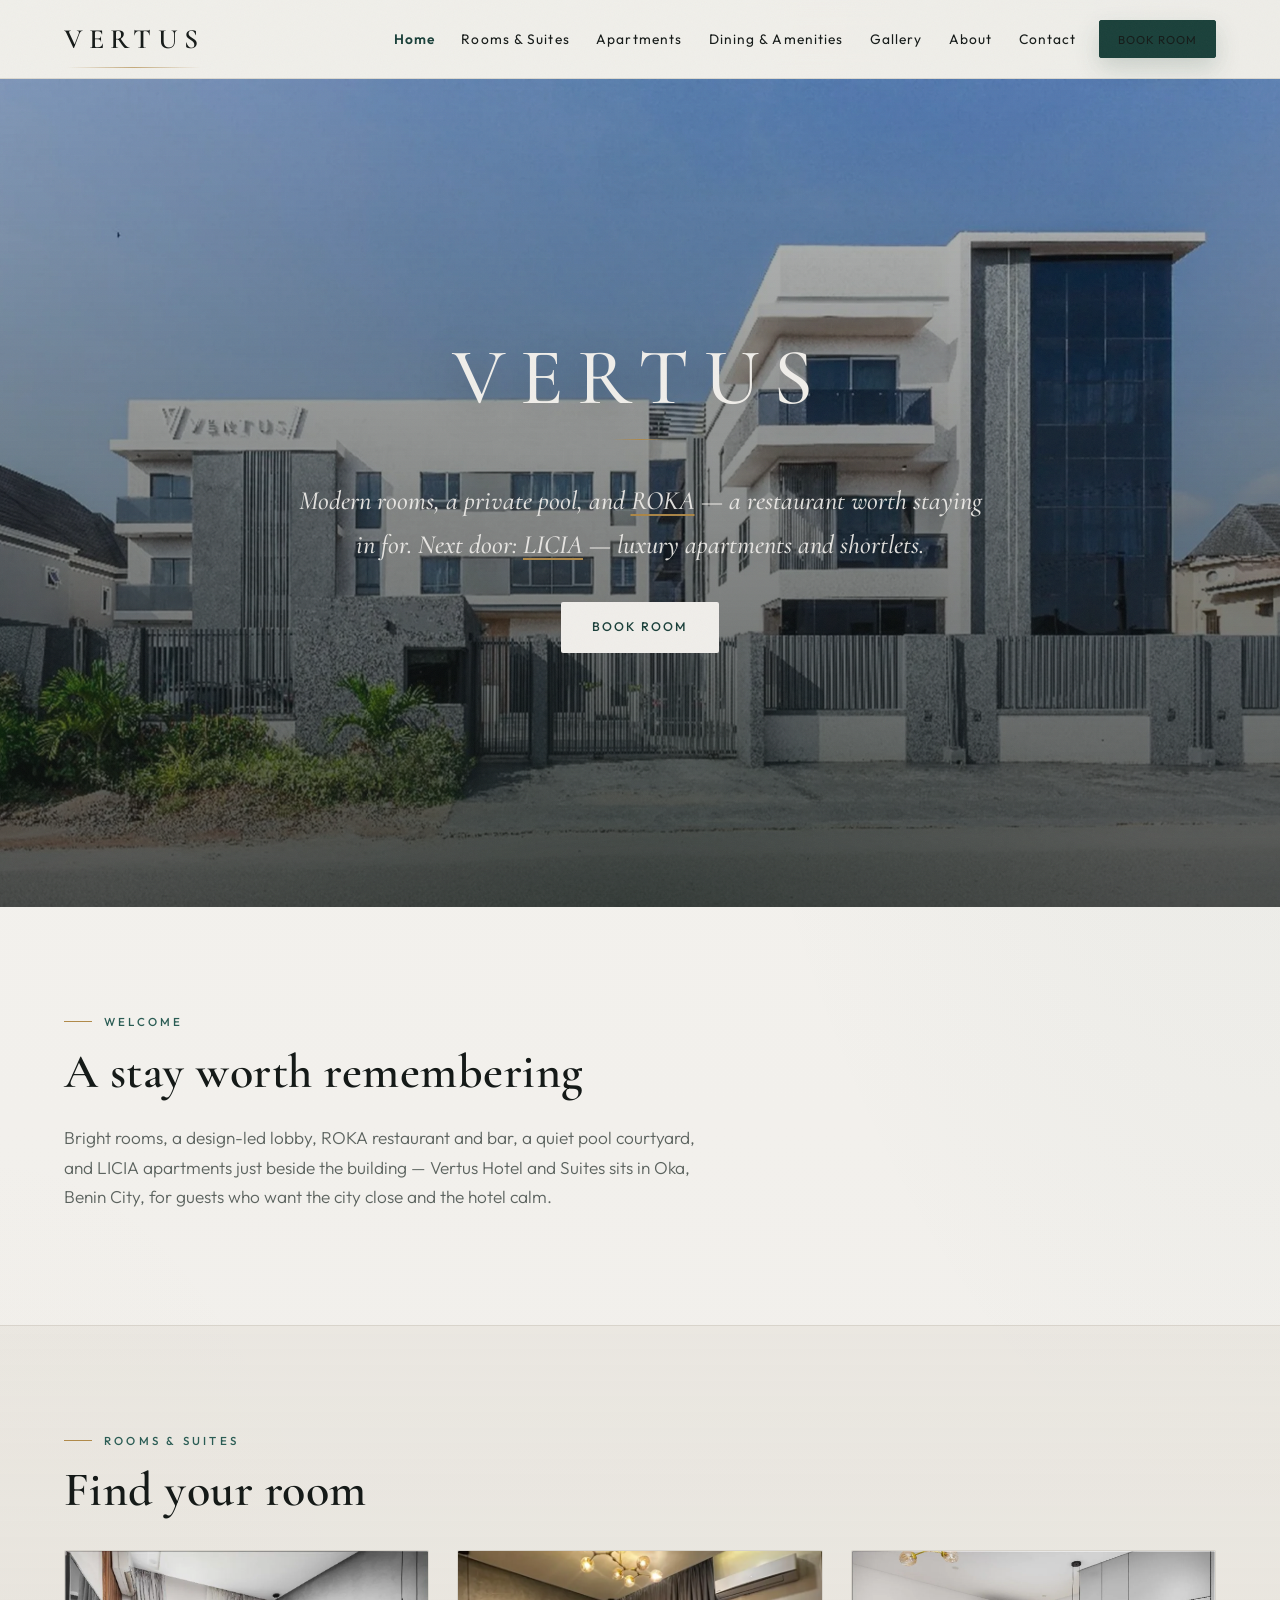
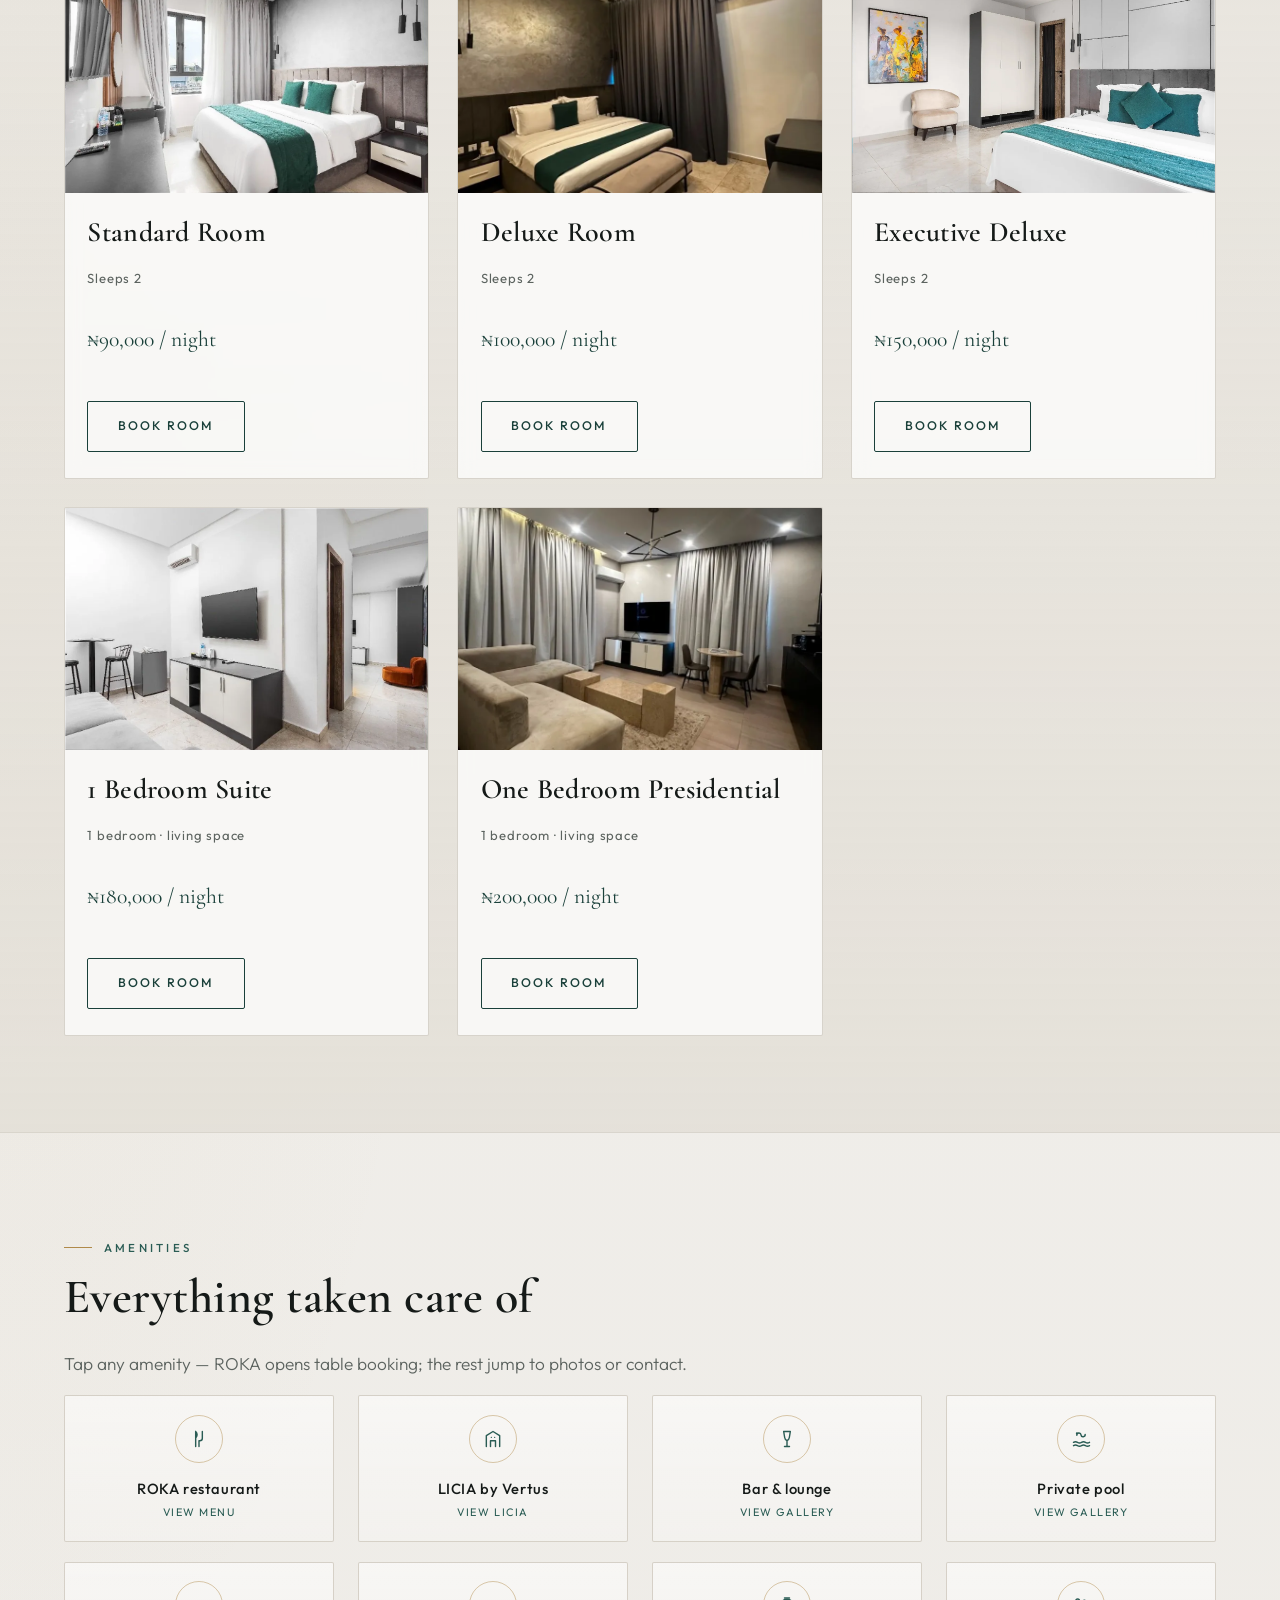
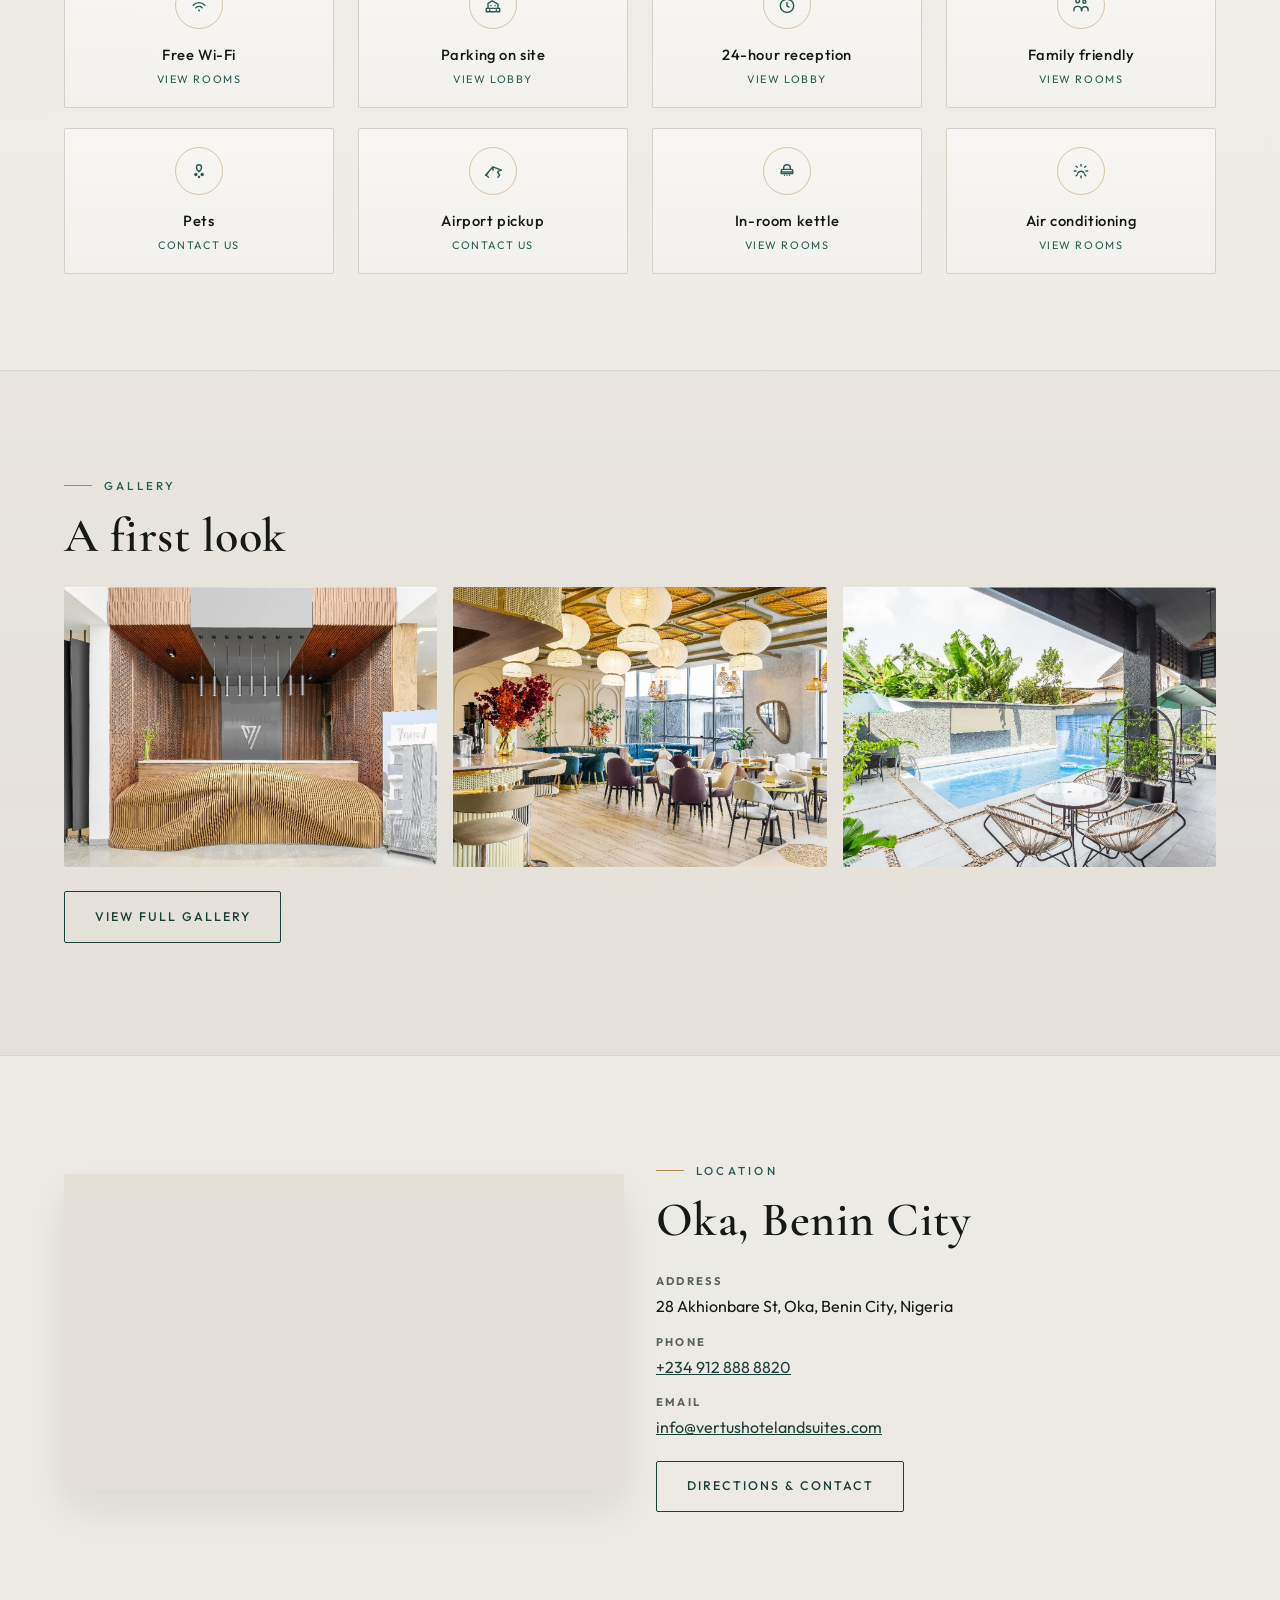
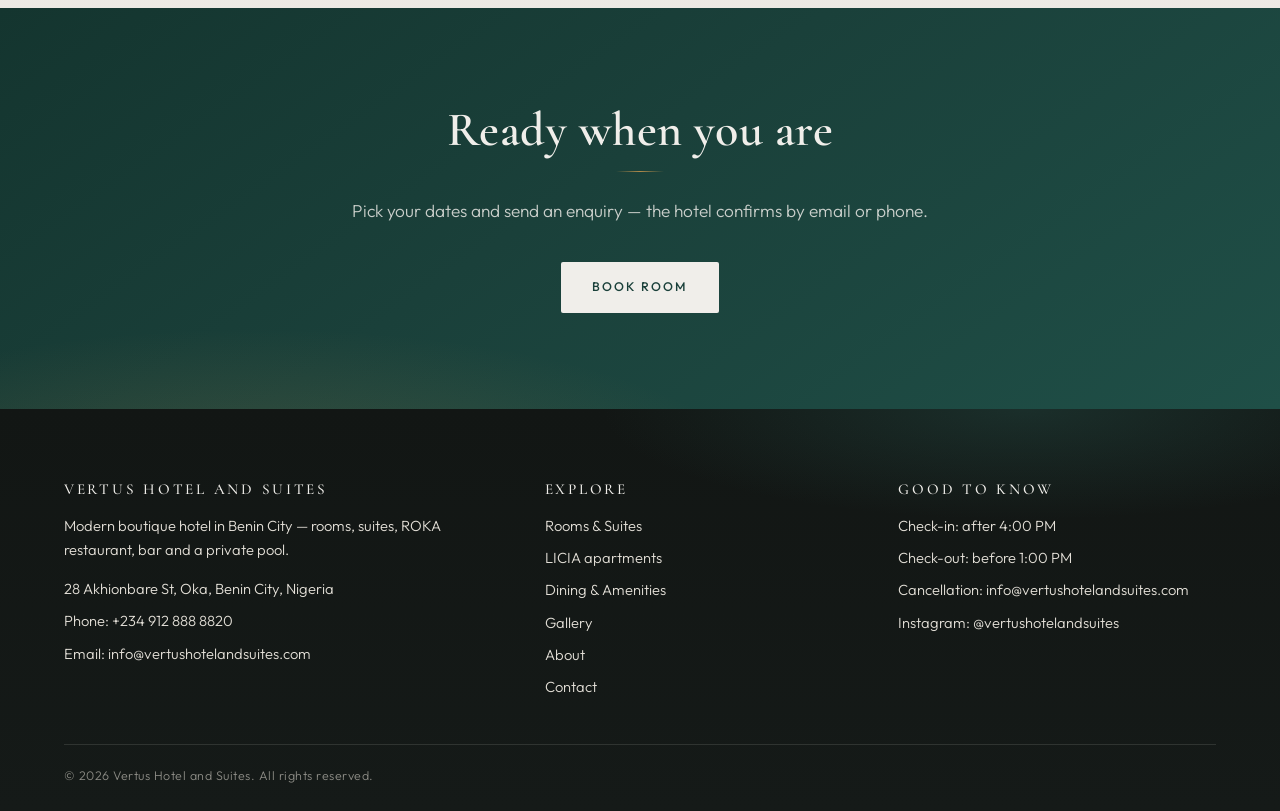
==== commit 1d9f27fe: "Point sitemap, schema, and canonicals at vertushotelandsuites.com. Co-authored-by: Cursor <cursorage" ====
--- a/index.html
+++ b/index.html
@@ -5,10 +5,14 @@
   <meta name="viewport" content="width=device-width, initial-scale=1.0">
   <title>Vertus Hotel and Suites — Benin City | Rooms, Apartments &amp; Shortlets</title>
   <meta name="description" content="Vertus Hotel and Suites in Benin City, Nigeria — rooms, suites, and LICIA luxury apartments and shortlets beside the hotel. ROKA restaurant, bar and private pool at 28 Akhionbare St, Oka.">
+  <link rel="canonical" href="https://vertushotelandsuites.com/">
+  <meta property="og:url" content="https://vertushotelandsuites.com/">
+  <meta property="og:site_name" content="Vertus Hotel and Suites">
+  <meta property="og:locale" content="en_NG">
   <meta property="og:type" content="website">
   <meta property="og:title" content="Vertus Hotel and Suites — Benin City">
   <meta property="og:description" content="Modern rooms and suites, dining, a private pool and warm hospitality in Oka, Benin City. Book a room or send an enquiry.">
-  <meta property="og:image" content="assets/img/hero-home.webp">
+  <meta property="og:image" content="https://vertushotelandsuites.com/assets/img/hero-home.webp">
   <link rel="preconnect" href="https://fonts.googleapis.com">
   <link rel="preconnect" href="https://fonts.gstatic.com" crossorigin>
   <link href="https://fonts.googleapis.com/css2?family=Cormorant+Garamond:ital,wght@0,500;0,600;0,700;1,500&family=Outfit:wght@300;400;500;600&display=swap" rel="stylesheet">
@@ -20,7 +24,7 @@
     "name": "Vertus Hotel and Suites",
     "alternateName": "Vertus",
     "description": "Modern boutique hotel in Benin City with rooms, suites, LICIA luxury apartments and shortlets, ROKA restaurant, bar and private pool.",
-    "url": "https://TBD-DOMAIN.example/",
+    "url": "https://vertushotelandsuites.com/",
     "telephone": "+2349128888820",
     "email": "info@vertushotelandsuites.com",
     "address": {
